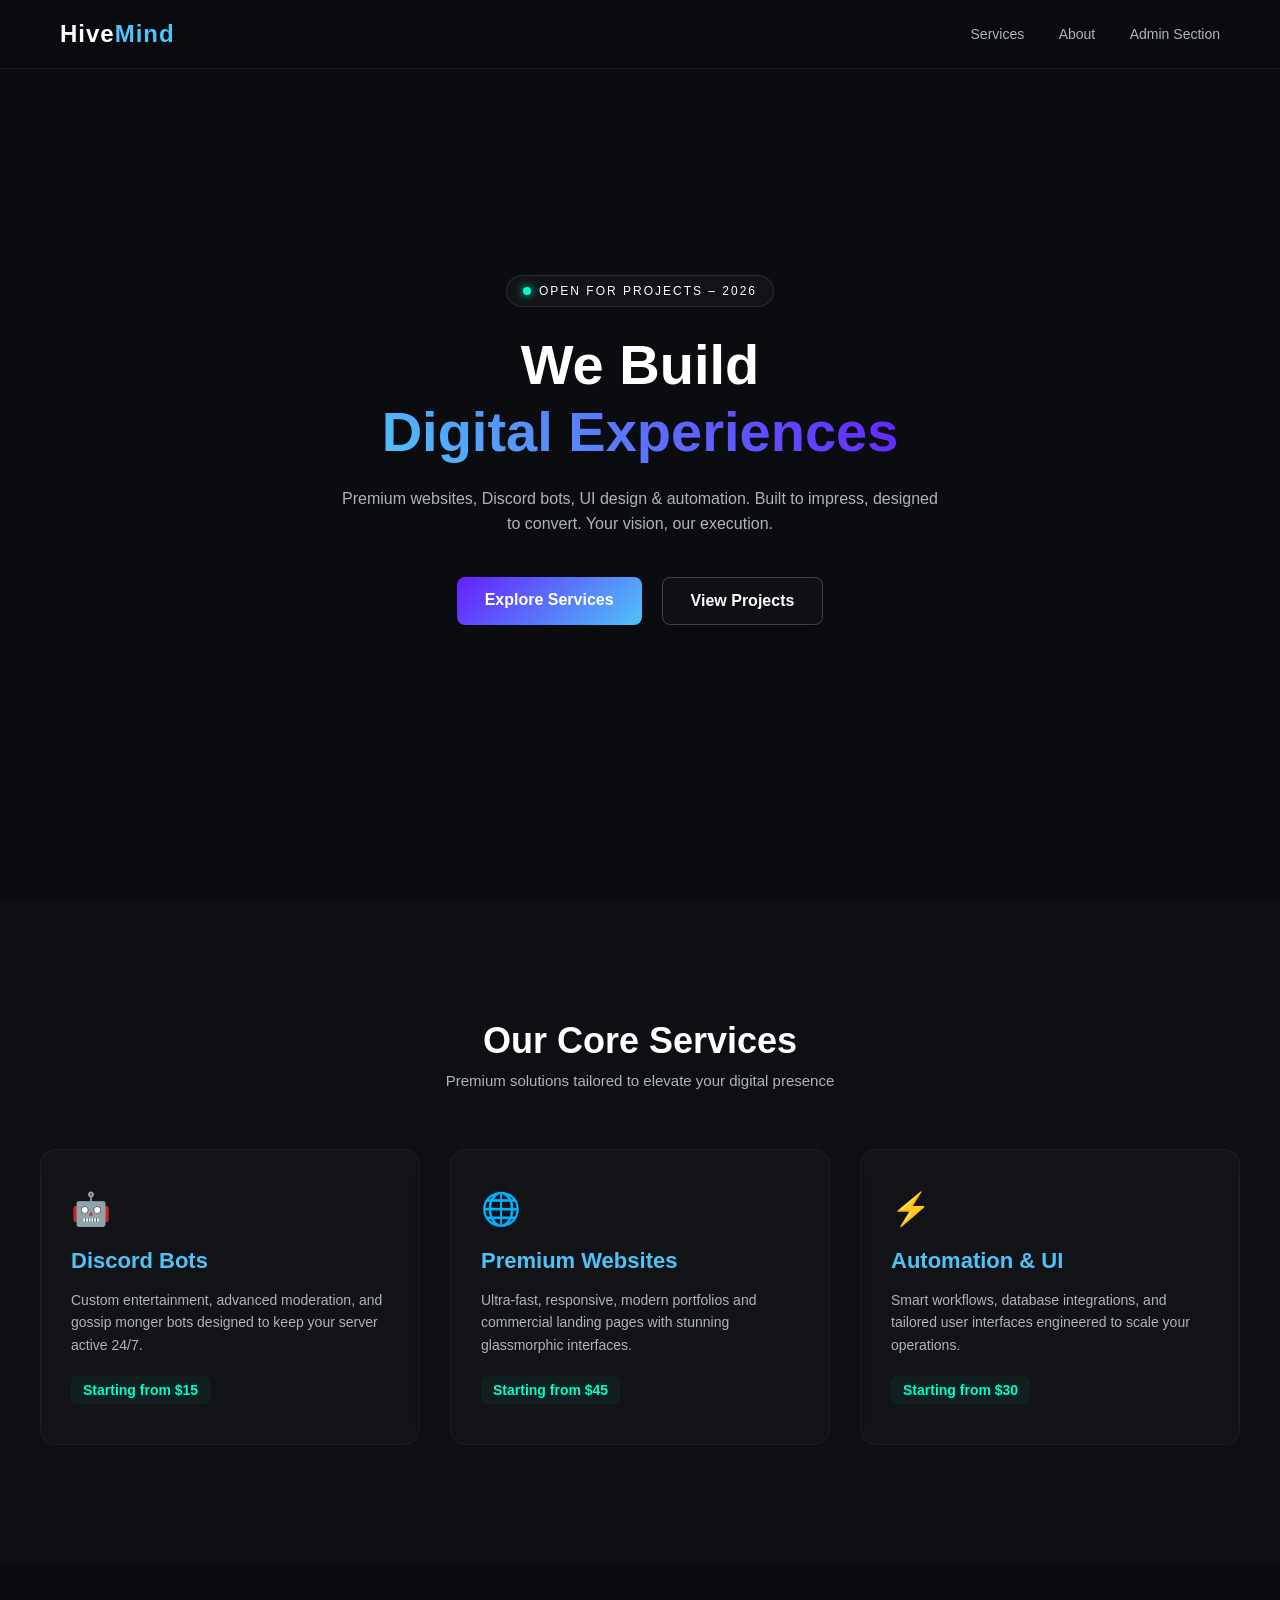
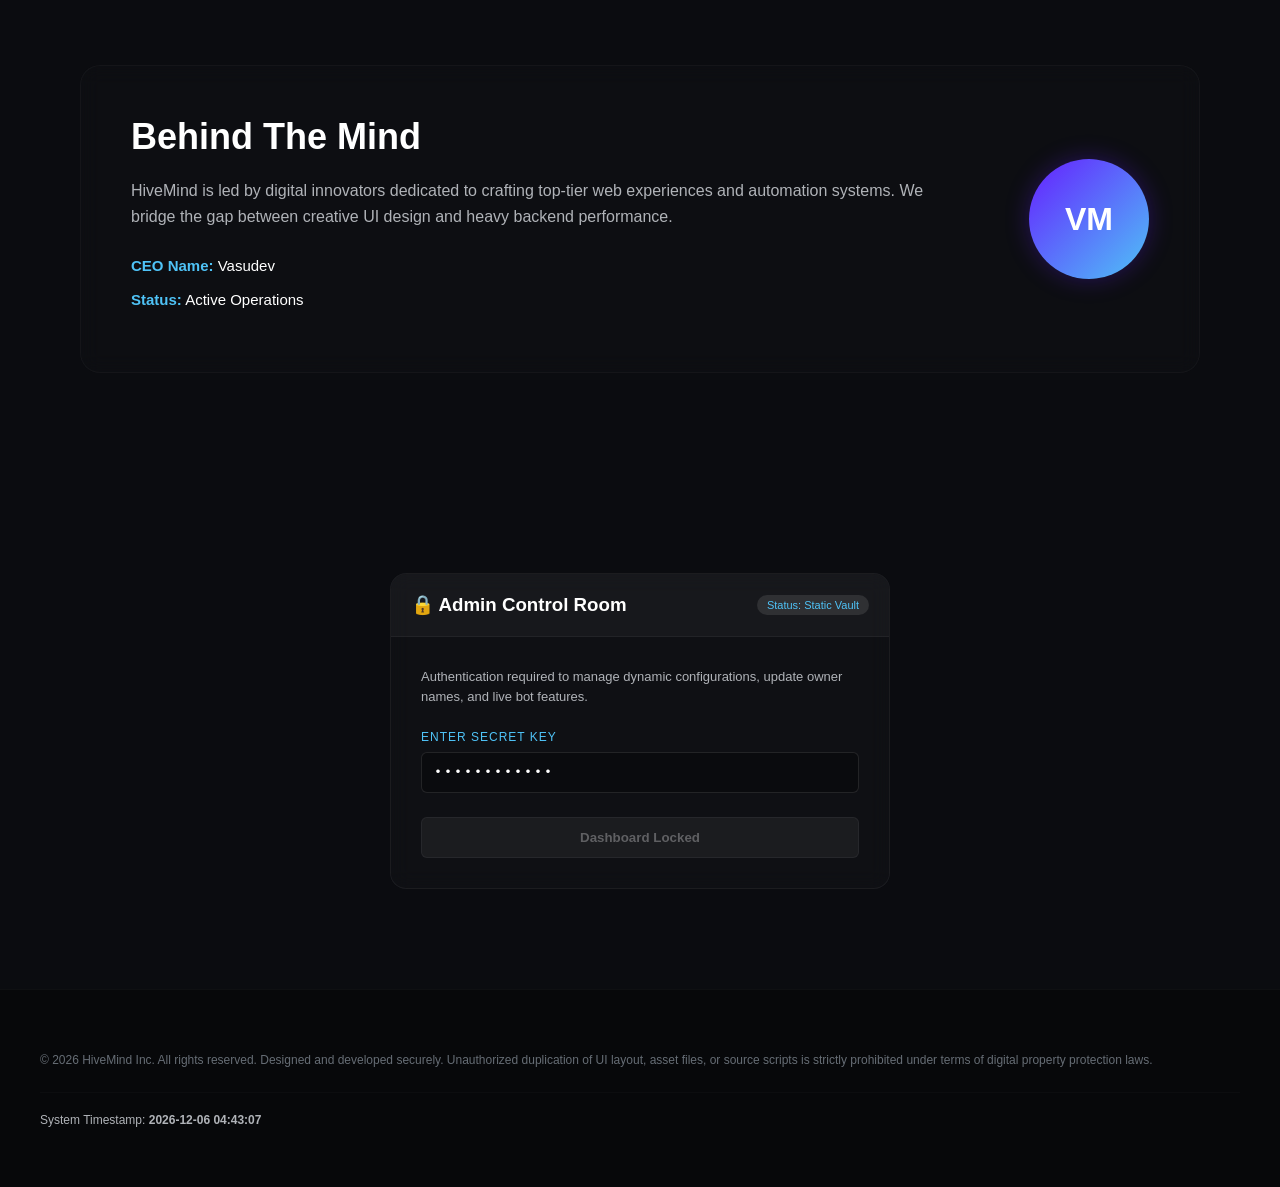
==== index.html @ 57cef155 "Update index.html" ====
<!DOCTYPE html>
<html lang="en">
<head>
    <meta charset="UTF-8">
    <meta name="viewport" content="width=device-width, initial-scale=1.0">
    <title>HiveMind - Premium Digital Experiences</title>
    <link rel="stylesheet" href="style.css">
</head>
<body>

    <!-- Background Particles Layer -->
    <div id="particles-js"></div>

    <!-- Navbar Section -->
    <nav class="navbar">
        <div class="logo">Hive<span>Mind</span></div>
        <div class="menu-links">
            <a href="#services">Services</a>
            <a href="#about">About</a>
            <a href="#admin">Admin Section</a>
        </div>
    </nav>

    <!-- Hero Section -->
    <section class="hero-section">
        <div class="status-badge">
            <span class="dot"></span> OPEN FOR PROJECTS – 2026
        </div>
        <h1>We Build <br><span class="gradient-text">Digital Experiences</span></h1>
        <p>Premium websites, Discord bots, UI design & automation. Built to impress, designed to convert. Your vision, our execution.</p>
        
        <div class="hero-buttons">
            <a href="#services" class="btn primary-btn">Explore Services</a>
            <a href="#about" class="btn secondary-btn">View Projects</a>
        </div>
    </section>

    <!-- Services & Features Section -->
    <section id="services" class="services-section">
        <h2>Our Core Services</h2>
        <p class="section-subtitle">Premium solutions tailored to elevate your digital presence</p>
        
        <div class="services-grid">
            <!-- Service Card 1 -->
            <div class="service-card">
                <div class="card-icon">🤖</div>
                <h3>Discord Bots</h3>
                <p>Custom entertainment, advanced moderation, and gossip monger bots designed to keep your server active 24/7.</p>
                <span class="price-tag">Starting from $15</span>
            </div>
            <!-- Service Card 2 -->
            <div class="service-card">
                <div class="card-icon">🌐</div>
                <h3>Premium Websites</h3>
                <p>Ultra-fast, responsive, modern portfolios and commercial landing pages with stunning glassmorphic interfaces.</p>
                <span class="price-tag">Starting from $45</span>
            </div>
            <!-- Service Card 3 -->
            <div class="service-card">
                <div class="card-icon">⚡</div>
                <h3>Automation & UI</h3>
                <p>Smart workflows, database integrations, and tailored user interfaces engineered to scale your operations.</p>
                <span class="price-tag">Starting from $30</span>
            </div>
        </div>
    </section>

    <!-- About Section (Owner Details) -->
    <section id="about" class="about-section">
        <div class="about-container">
            <div class="about-text">
                <h2>Behind The Mind</h2>
                <p>HiveMind is led by digital innovators dedicated to crafting top-tier web experiences and automation systems. We bridge the gap between creative UI design and heavy backend performance.</p>
                <div class="meta-info">
                    <p><strong>CEO Name:</strong> Vasudev</p>
                    <p><strong>Status:</strong> Active Operations</p>
                </div>
            </div>
            <div class="about-avatar-box">
                <div class="avatar-placeholder">VM</div>
            </div>
        </div>
    </section>

    <!-- Admin Control Panel -->
    <section id="admin" class="admin-section">
        <div class="admin-panel">
            <div class="panel-header">
                <h3>🔒 Admin Control Room</h3>
                <span id="panel-mode-text" class="panel-status">Status: Checking...</span>
            </div>
            <div class="panel-body">
                <p class="panel-desc">Authentication required to manage dynamic configurations, update owner names, and live bot features.</p>
                <div class="form-group">
                    <label>Enter Secret Key</label>
                    <input type="password" id="admin-secret-input" value="hivemind2026">
                </div>
                <button id="admin-action-btn" class="btn panel-btn">Dashboard Locked</button>
            </div>
        </div>
    </section>

    <!-- Legal Footer Section -->
    <footer class="footer">
        <div class="footer-content">
            <p class="legal-desc">© 2026 HiveMind Inc. All rights reserved. Designed and developed securely. Unauthorized duplication of UI layout, asset files, or source scripts is strictly prohibited under terms of digital property protection laws.</p>
            <div class="footer-meta">
                <span>System Timestamp: <strong id="timestamp-val">2026-06-16 02:00:00</strong></span>
            </div>
        </div>
    </footer>

    <!-- Scripts Integration -->
    <script src="app.js"></script>
    <script src="admin.js"></script>
</body>
</html>
---- style.css ----
/* Reset & Base Setup */
* {
    margin: 0;
    padding: 0;
    box-sizing: border-box;
    font-family: 'Segoe UI', Tahoma, Geneva, Verdana, sans-serif;
    scroll-behavior: smooth;
}

body {
    background-color: #0b0c10;
    color: #ffffff;
    overflow-x: hidden;
}

/* Navbar */
.navbar {
    display: flex;
    justify-content: space-between;
    align-items: center;
    padding: 20px 60px;
    background: rgba(11, 12, 16, 0.7);
    backdrop-filter: blur(12px);
    position: fixed;
    width: 100%;
    top: 0;
    z-index: 100;
    border-bottom: 1px solid rgba(255, 255, 255, 0.05);
}

.logo {
    font-size: 24px;
    font-weight: 700;
    letter-spacing: 1px;
}

.logo span {
    color: #4fc3f7;
}

.menu-links a {
    color: #b0b3b8;
    text-decoration: none;
    margin-left: 30px;
    font-size: 14px;
    transition: color 0.3s;
}

.menu-links a:hover {
    color: #4fc3f7;
}

/* Hero Section */
.hero-section {
    min-height: 100vh;
    display: flex;
    flex-direction: column;
    justify-content: center;
    align-items: center;
    text-align: center;
    padding: 0 20px;
}

.status-badge {
    background: rgba(255, 255, 255, 0.03);
    border: 1px solid rgba(255, 255, 255, 0.1);
    padding: 8px 16px;
    border-radius: 20px;
    font-size: 12px;
    letter-spacing: 2px;
    margin-bottom: 24px;
    display: flex;
    align-items: center;
    gap: 8px;
}

.status-badge .dot {
    width: 8px;
    height: 8px;
    background-color: #00ffcc;
    border-radius: 50%;
    box-shadow: 0 0 10px #00ffcc;
}

.hero-section h1 {
    font-size: 56px;
    line-height: 1.2;
    margin-bottom: 20px;
}

.gradient-text {
    background: linear-gradient(45deg, #4fc3f7, #651fff);
    -webkit-background-clip: text;
    -webkit-text-fill-color: transparent;
}

.hero-section p {
    max-width: 600px;
    font-size: 16px;
    color: #b0b3b8;
    line-height: 1.6;
    margin-bottom: 40px;
}

/* Buttons */
.hero-buttons {
    display: flex;
    gap: 20px;
}

.btn {
    padding: 14px 28px;
    border-radius: 8px;
    font-weight: 600;
    text-decoration: none;
    transition: all 0.3s ease;
    cursor: pointer;
}

.primary-btn {
    background: linear-gradient(135deg, #651fff, #4fc3f7);
    color: white;
    border: none;
}

.primary-btn:hover {
    box-shadow: 0 0 20px rgba(101, 31, 255, 0.4);
    transform: translateY(-2px);
}

.secondary-btn {
    border: 1px solid rgba(255, 255, 255, 0.2);
    color: white;
    background: rgba(255, 255, 255, 0.02);
    backdrop-filter: blur(5px);
}

.secondary-btn:hover {
    background: rgba(255, 255, 255, 0.05);
    transform: translateY(-2px);
}

/* Services Section */
.services-section {
    padding: 120px 40px;
    text-align: center;
    background: rgba(255, 255, 255, 0.01);
}

.services-section h2 {
    font-size: 36px;
    margin-bottom: 10px;
}

.section-subtitle {
    color: #b0b3b8;
    margin-bottom: 60px;
    font-size: 15px;
}

.services-grid {
    display: grid;
    grid-template-columns: repeat(auto-fit, minmax(300px, 1fr));
    gap: 30px;
    max-width: 1200px;
    margin: 0 auto;
}

.service-card {
    background: rgba(255, 255, 255, 0.02);
    border: 1px solid rgba(255, 255, 255, 0.05);
    padding: 40px 30px;
    border-radius: 16px;
    backdrop-filter: blur(10px);
    transition: all 0.3s ease;
    text-align: left;
    display: flex;
    flex-direction: column;
}

.service-card:hover {
    transform: translateY(-8px);
    border-color: rgba(79, 195, 247, 0.3);
    background: rgba(255, 255, 255, 0.04);
}

.card-icon {
    font-size: 32px;
    margin-bottom: 20px;
}

.service-card h3 {
    margin-bottom: 15px;
    color: #4fc3f7;
    font-size: 22px;
}

.service-card p {
    color: #b0b3b8;
    font-size: 14px;
    line-height: 1.6;
    margin-bottom: 20px;
    flex-grow: 1;
}

.price-tag {
    font-size: 14px;
    font-weight: 700;
    color: #00ffcc;
    background: rgba(0, 255, 204, 0.05);
    padding: 6px 12px;
    border-radius: 6px;
    width: fit-content;
}

/* About Section */
.about-section {
    padding: 100px 40px;
    max-width: 1200px;
    margin: 0 auto;
}

.about-container {
    display: flex;
    align-items: center;
    justify-content: space-between;
    gap: 60px;
    background: rgba(255, 255, 255, 0.01);
    border: 1px solid rgba(255, 255, 255, 0.03);
    padding: 50px;
    border-radius: 20px;
    backdrop-filter: blur(10px);
}

.about-text h2 {
    font-size: 36px;
    margin-bottom: 20px;
}

.about-text p {
    color: #b0b3b8;
    line-height: 1.6;
    margin-bottom: 25px;
}

.meta-info p {
    margin-bottom: 10px;
    font-size: 15px;
    color: #ffffff;
}

.meta-info strong {
    color: #4fc3f7;
}

.about-avatar-box {
    flex-shrink: 0;
}

.avatar-placeholder {
    width: 120px;
    height: 120px;
    background: linear-gradient(135deg, #651fff, #4fc3f7);
    border-radius: 50%;
    display: flex;
    justify-content: center;
    align-items: center;
    font-size: 32px;
    font-weight: 700;
    box-shadow: 0 0 25px rgba(101, 31, 255, 0.3);
}

/* Admin Section */
.admin-section {
    padding: 100px 40px;
    display: flex;
    justify-content: center;
}

.admin-panel {
    background: rgba(255, 255, 255, 0.02);
    border: 1px solid rgba(255, 255, 255, 0.05);
    max-width: 500px;
    width: 100%;
    border-radius: 16px;
    backdrop-filter: blur(10px);
    overflow: hidden;
}

.panel-header {
    background: rgba(255, 255, 255, 0.03);
    padding: 20px;
    border-bottom: 1px solid rgba(255, 255, 255, 0.05);
    display: flex;
    justify-content: space-between;
    align-items: center;
}

.panel-status {
    font-size: 11px;
    background: rgba(255, 255, 255, 0.1);
    padding: 4px 10px;
    border-radius: 20px;
    color: #b0b3b8;
}

.panel-body {
    padding: 30px;
}

.panel-desc {
    font-size: 13px;
    color: #b0b3b8;
    margin-bottom: 24px;
    line-height: 1.5;
}

.form-group {
    display: flex;
    flex-direction: column;
    gap: 8px;
    margin-bottom: 24px;
}

.form-group label {
    font-size: 12px;
    color: #4fc3f7;
    letter-spacing: 1px;
    text-transform: uppercase;
}

.form-group input {
    background: rgba(0, 0, 0, 0.3);
    border: 1px solid rgba(255, 255, 255, 0.1);
    padding: 12px;
    border-radius: 6px;
    color: #ffffff;
    font-family: monospace;
    letter-spacing: 2px;
}

.panel-btn {
    width: 100%;
    background: rgba(255, 255, 255, 0.05);
    color: rgba(255, 255, 255, 0.3);
    border: 1px solid rgba(255, 255, 255, 0.05);
    cursor: not-allowed;
    padding: 12px;
    border-radius: 6px;
}

/* Footer & Legal */
.footer {
    padding: 60px 40px;
    border-top: 1px solid rgba(255, 255, 255, 0.03);
    background: #07080a;
}

.footer-content {
    max-width: 1200px;
    margin: 0 auto;
}

.legal-desc {
    font-size: 12px;
    color: #666d75;
    line-height: 1.8;
    margin-bottom: 20px;
    text-align: justify;
}

.footer-meta {
    font-size: 12px;
    color: #b0b3b8;
    border-top: 1px solid rgba(255, 255, 255, 0.02);
    padding-top: 20px;
    display: flex;
    justify-content: space-between;
}

/* ==========================================================================
   SCROLL REVEAL ENGINE
   ========================================================================== */
.reveal {
    opacity: 0;
    transform: translateY(40px);
    transition: opacity 0.9s cubic-bezier(0.215, 0.610, 0.355, 1), 
                transform 0.9s cubic-bezier(0.215, 0.610, 0.355, 1);
    will-change: opacity, transform;
}

.reveal.active {
    opacity: 1;
    transform: translateY(0);
}

/* Responsive Fixes */
@media (max-width: 768px) {
    .navbar { padding: 20px; }
    .menu-links { display: none; }
    .hero-section h1 { font-size: 38px; }
    .about-container { flex-direction: column; text-align: center; padding: 30px 20px; }
}
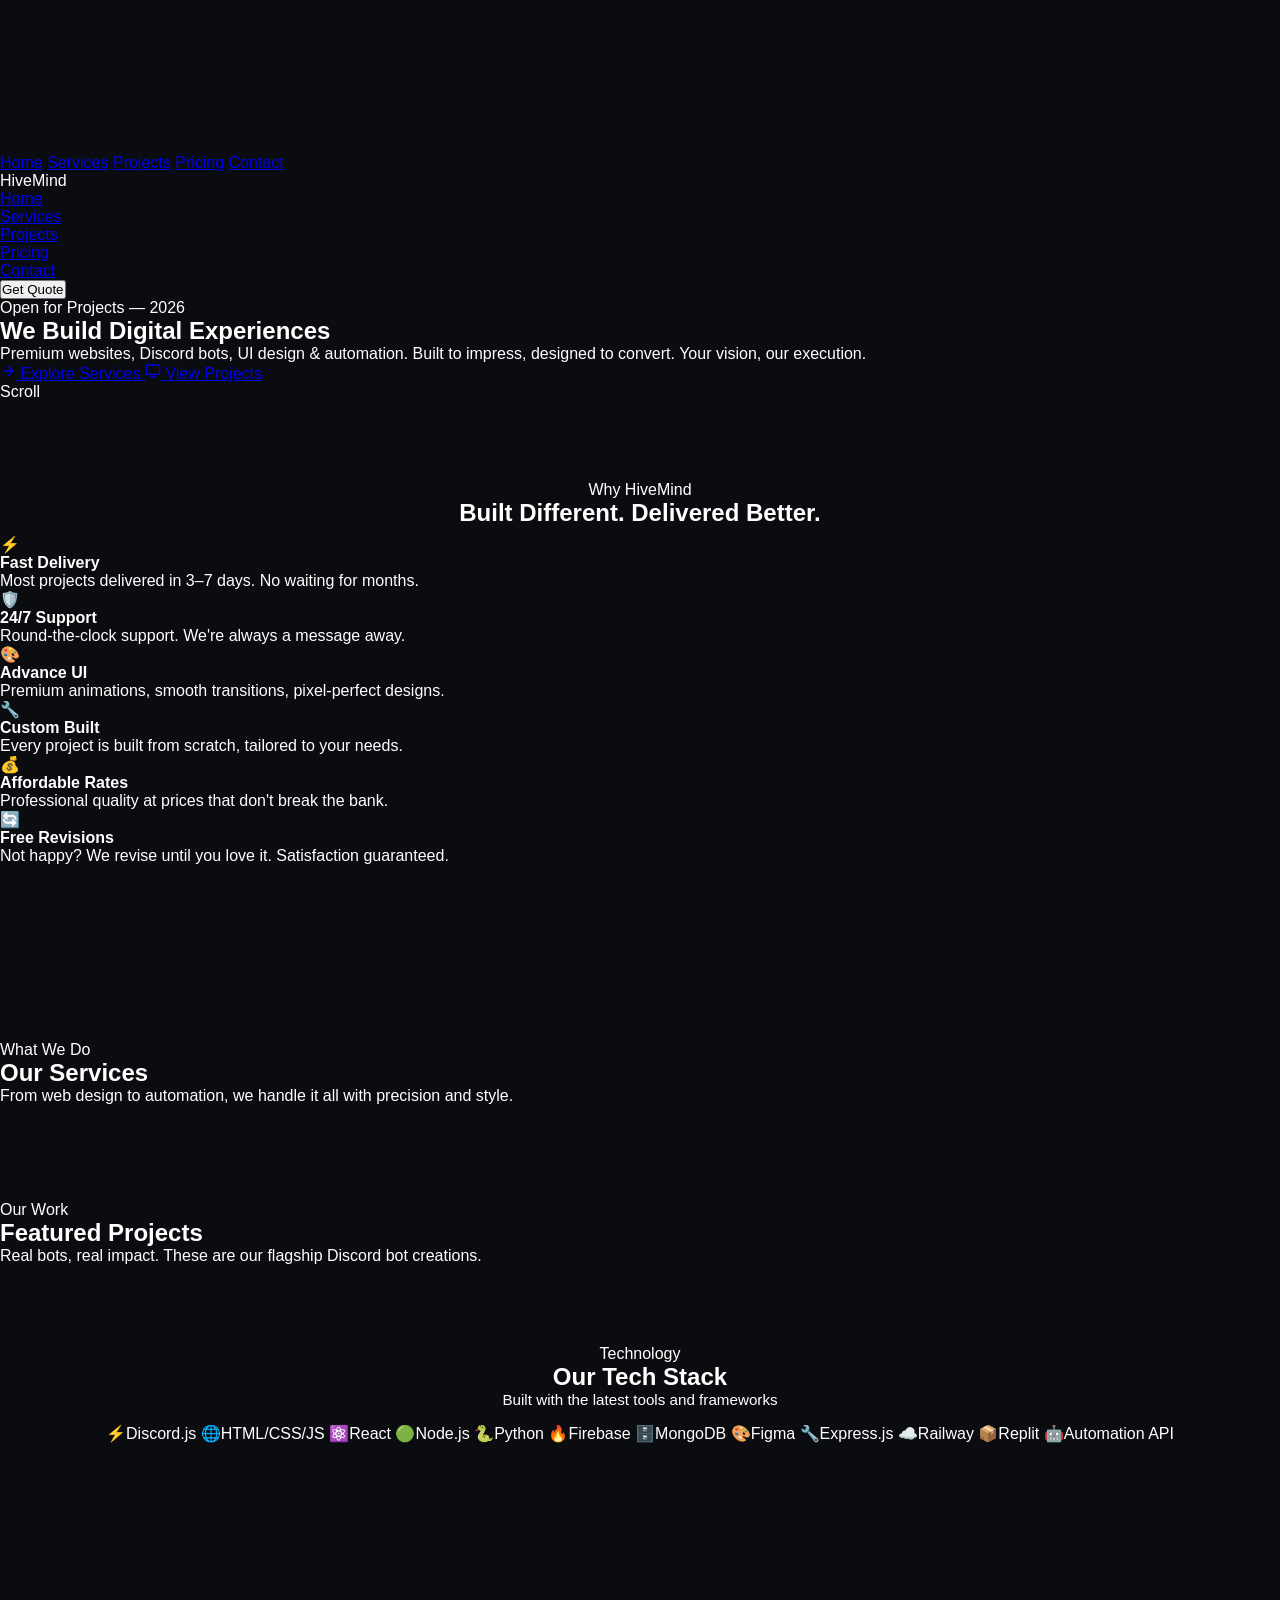
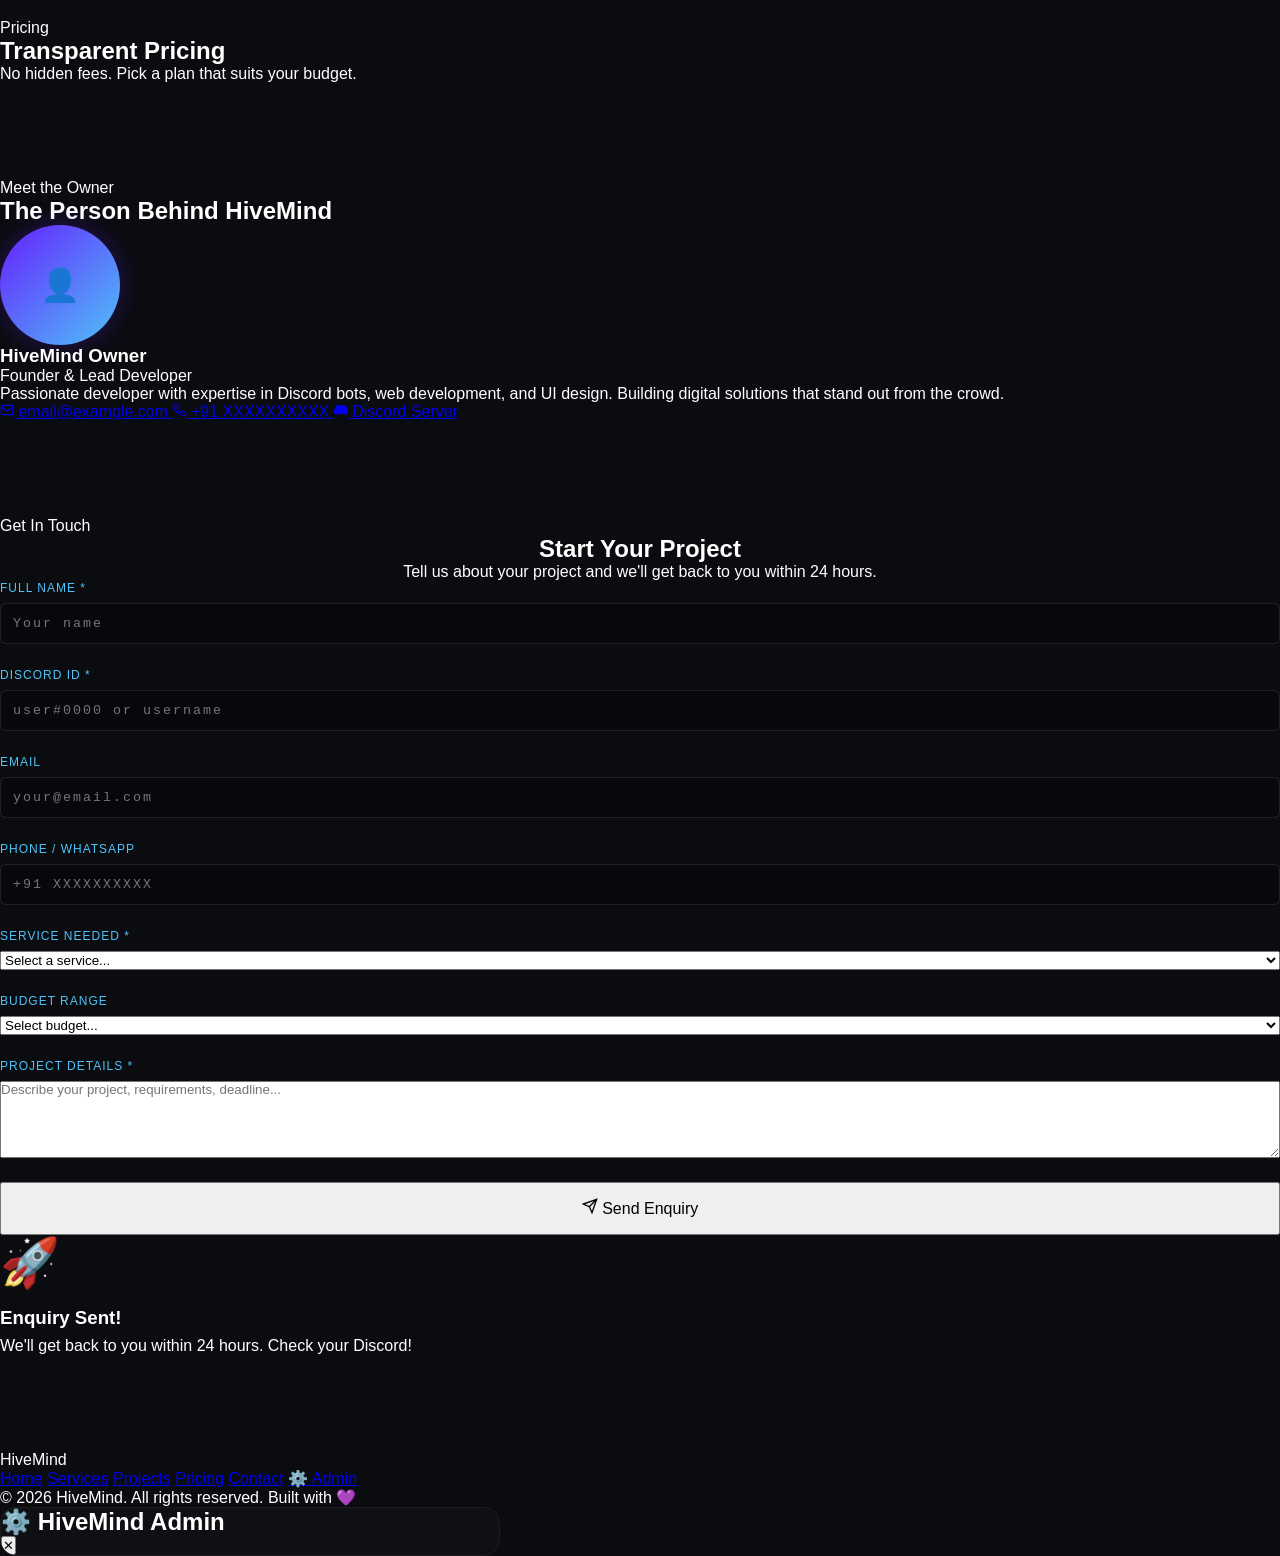
==== commit b20b498b: "Update index.html" ====
--- a/index.html
+++ b/index.html
@@ -3,115 +3,328 @@
 <head>
     <meta charset="UTF-8">
     <meta name="viewport" content="width=device-width, initial-scale=1.0">
-    <title>HiveMind - Premium Digital Experiences</title>
+    <title>HiveMind — Digital Solutions</title>
+    <link rel="preconnect" href="https://fonts.googleapis.com">
+    <link href="https://fonts.googleapis.com/css2?family=Space+Grotesk:wght@300;400;500;600;700&family=Inter:wght@300;400;500;600&family=Space+Mono:wght@400;700&display=swap" rel="stylesheet">
+    <!-- Linking External CSS -->
     <link rel="stylesheet" href="style.css">
 </head>
 <body>
 
-    <!-- Background Particles Layer -->
-    <div id="particles-js"></div>
-
-    <!-- Navbar Section -->
-    <nav class="navbar">
-        <div class="logo">Hive<span>Mind</span></div>
-        <div class="menu-links">
-            <a href="#services">Services</a>
-            <a href="#about">About</a>
-            <a href="#admin">Admin Section</a>
-        </div>
-    </nav>
-
-    <!-- Hero Section -->
-    <section class="hero-section">
-        <div class="status-badge">
-            <span class="dot"></span> OPEN FOR PROJECTS – 2026
-        </div>
-        <h1>We Build <br><span class="gradient-text">Digital Experiences</span></h1>
-        <p>Premium websites, Discord bots, UI design & automation. Built to impress, designed to convert. Your vision, our execution.</p>
-        
-        <div class="hero-buttons">
-            <a href="#services" class="btn primary-btn">Explore Services</a>
-            <a href="#about" class="btn secondary-btn">View Projects</a>
-        </div>
-    </section>
-
-    <!-- Services & Features Section -->
-    <section id="services" class="services-section">
-        <h2>Our Core Services</h2>
-        <p class="section-subtitle">Premium solutions tailored to elevate your digital presence</p>
-        
-        <div class="services-grid">
-            <!-- Service Card 1 -->
-            <div class="service-card">
-                <div class="card-icon">🤖</div>
-                <h3>Discord Bots</h3>
-                <p>Custom entertainment, advanced moderation, and gossip monger bots designed to keep your server active 24/7.</p>
-                <span class="price-tag">Starting from $15</span>
-            </div>
-            <!-- Service Card 2 -->
-            <div class="service-card">
-                <div class="card-icon">🌐</div>
-                <h3>Premium Websites</h3>
-                <p>Ultra-fast, responsive, modern portfolios and commercial landing pages with stunning glassmorphic interfaces.</p>
-                <span class="price-tag">Starting from $45</span>
-            </div>
-            <!-- Service Card 3 -->
-            <div class="service-card">
-                <div class="card-icon">⚡</div>
-                <h3>Automation & UI</h3>
-                <p>Smart workflows, database integrations, and tailored user interfaces engineered to scale your operations.</p>
-                <span class="price-tag">Starting from $30</span>
-            </div>
-        </div>
-    </section>
-
-    <!-- About Section (Owner Details) -->
-    <section id="about" class="about-section">
-        <div class="about-container">
-            <div class="about-text">
-                <h2>Behind The Mind</h2>
-                <p>HiveMind is led by digital innovators dedicated to crafting top-tier web experiences and automation systems. We bridge the gap between creative UI design and heavy backend performance.</p>
-                <div class="meta-info">
-                    <p><strong>CEO Name:</strong> Vasudev</p>
-                    <p><strong>Status:</strong> Active Operations</p>
-                </div>
-            </div>
-            <div class="about-avatar-box">
-                <div class="avatar-placeholder">VM</div>
-            </div>
-        </div>
-    </section>
-
-    <!-- Admin Control Panel -->
-    <section id="admin" class="admin-section">
-        <div class="admin-panel">
-            <div class="panel-header">
-                <h3>🔒 Admin Control Room</h3>
-                <span id="panel-mode-text" class="panel-status">Status: Checking...</span>
-            </div>
-            <div class="panel-body">
-                <p class="panel-desc">Authentication required to manage dynamic configurations, update owner names, and live bot features.</p>
-                <div class="form-group">
-                    <label>Enter Secret Key</label>
-                    <input type="password" id="admin-secret-input" value="hivemind2026">
-                </div>
-                <button id="admin-action-btn" class="btn panel-btn">Dashboard Locked</button>
-            </div>
-        </div>
-    </section>
-
-    <!-- Legal Footer Section -->
-    <footer class="footer">
-        <div class="footer-content">
-            <p class="legal-desc">© 2026 HiveMind Inc. All rights reserved. Designed and developed securely. Unauthorized duplication of UI layout, asset files, or source scripts is strictly prohibited under terms of digital property protection laws.</p>
-            <div class="footer-meta">
-                <span>System Timestamp: <strong id="timestamp-val">2026-06-16 02:00:00</strong></span>
-            </div>
+<!-- Custom Cursor -->
+<div id="cursor"></div>
+<div id="cursor-trail"></div>
+
+<!-- Progress Bar -->
+<div id="progress-bar"></div>
+
+<!-- Background Canvas -->
+<canvas id="bg-canvas"></canvas>
+
+<!-- Mobile Menu -->
+<div class="mobile-menu" id="mobileMenu">
+    <a href="#home" onclick="closeMobile()">Home</a>
+    <a href="#services" onclick="closeMobile()">Services</a>
+    <a href="#projects" onclick="closeMobile()">Projects</a>
+    <a href="#pricing" onclick="closeMobile()">Pricing</a>
+    <a href="#contact" onclick="closeMobile()">Contact</a>
+</div>
+
+<!-- NAV -->
+<nav>
+    <div class="nav-logo">Hive<span>Mind</span></div>
+    <ul class="nav-links">
+        <li><a href="#home">Home</a></li>
+        <li><a href="#services">Services</a></li>
+        <li><a href="#projects">Projects</a></li>
+        <li><a href="#pricing">Pricing</a></li>
+        <li><a href="#contact">Contact</a></li>
+    </ul>
+    <button class="nav-cta" onclick="scrollToSection('#contact')">Get Quote</button>
+    <div class="hamburger" id="hamburger" onclick="toggleMenu()">
+        <span></span><span></span><span></span>
+    </div>
+</nav>
+
+<div class="page-wrapper">
+
+    <!-- ===== HERO ===== -->
+    <section class="hero page-slide" id="home">
+        <div class="float-1"></div>
+        <div class="float-2"></div>
+        <div class="float-3"></div>
+        <div class="container" style="position:relative;z-index:1">
+            <div class="hero-eyebrow"><span class="status-dot"></span>Open for Projects — 2026</div>
+            <h1 class="hero-title">
+                <span class="line1">We Build Digital</span>
+                <span class="grad">Experiences</span>
+            </h1>
+            <p class="hero-sub">Premium websites, Discord bots, UI design & automation. Built to impress, designed to convert. Your vision, our execution.</p>
+            <div class="hero-btns">
+                <a href="#services" class="btn-primary">
+                    <svg width="16" height="16" viewBox="0 0 24 24" fill="none" stroke="currentColor" stroke-width="2"><path d="M5 12h14M12 5l7 7-7 7"/></svg>
+                    Explore Services
+                </a>
+                <a href="#projects" class="btn-ghost">
+                    <svg width="16" height="16" viewBox="0 0 24 24" fill="none" stroke="currentColor" stroke-width="2"><rect x="2" y="3" width="20" height="14" rx="2"/><path d="M8 21h8M12 17v4"/></svg>
+                    View Projects
+                </a>
+            </div>
+        </div>
+        <div class="scroll-indicator">
+            <span>Scroll</span>
+            <div class="scroll-line"></div>
+        </div>
+    </section>
+
+    <div class="divider"></div>
+
+    <!-- ===== WHY US ===== -->
+    <section style="padding:5rem 0;background:var(--surface)" id="why">
+        <div class="container">
+            <div style="text-align:center;margin-bottom:.5rem">
+                <span class="section-label">Why HiveMind</span>
+                <h2 class="section-title reveal" style="text-align:center">Built Different. <span>Delivered Better.</span></h2>
+            </div>
+            <div class="why-grid reveal">
+                <div class="why-card">
+                    <span class="why-icon">⚡</span>
+                    <h4>Fast Delivery</h4>
+                    <p>Most projects delivered in 3–7 days. No waiting for months.</p>
+                </div>
+                <div class="why-card">
+                    <span class="why-icon">🛡️</span>
+                    <h4>24/7 Support</h4>
+                    <p>Round-the-clock support. We're always a message away.</p>
+                </div>
+                <div class="why-card">
+                    <span class="why-icon">🎨</span>
+                    <h4>Advance UI</h4>
+                    <p>Premium animations, smooth transitions, pixel-perfect designs.</p>
+                </div>
+                <div class="why-card">
+                    <span class="why-icon">🔧</span>
+                    <h4>Custom Built</h4>
+                    <p>Every project is built from scratch, tailored to your needs.</p>
+                </div>
+                <div class="why-card">
+                    <span class="why-icon">💰</span>
+                    <h4>Affordable Rates</h4>
+                    <p>Professional quality at prices that don't break the bank.</p>
+                </div>
+                <div class="why-card">
+                    <span class="why-icon">🔄</span>
+                    <h4>Free Revisions</h4>
+                    <p>Not happy? We revise until you love it. Satisfaction guaranteed.</p>
+                </div>
+            </div>
+        </div>
+    </section>
+
+    <div class="divider"></div>
+
+    <!-- ===== SERVICES ===== -->
+    <section id="services" style="padding:6rem 0">
+        <div class="container">
+            <span class="section-label">What We Do</span>
+            <h2 class="section-title reveal">Our <span>Services</span></h2>
+            <p class="section-desc reveal">From web design to automation, we handle it all with precision and style.</p>
+            <div class="services-grid" id="servicesGrid">
+                <!-- Populated by JS -->
+            </div>
+        </div>
+    </section>
+
+    <div class="divider"></div>
+
+    <!-- ===== PROJECTS ===== -->
+    <section class="projects-section" id="projects">
+        <div class="container">
+            <span class="section-label">Our Work</span>
+            <h2 class="section-title reveal">Featured <span>Projects</span></h2>
+            <p class="section-desc reveal">Real bots, real impact. These are our flagship Discord bot creations.</p>
+            <div class="projects-grid" id="projectsGrid">
+                <!-- Populated by JS -->
+            </div>
+        </div>
+    </section>
+
+    <div class="divider"></div>
+
+    <!-- ===== TECH STACK ===== -->
+    <section style="padding:5rem 0;text-align:center">
+        <div class="container">
+            <span class="section-label">Technology</span>
+            <h2 class="section-title reveal" style="text-align:center">Our <span>Tech Stack</span></h2>
+            <p style="color:var(--muted);margin-bottom:1rem;font-size:.95rem" class="reveal">Built with the latest tools and frameworks</p>
+            <div class="tech-stack reveal">
+                <span class="tech-pill"><span class="emoji">⚡</span>Discord.js</span>
+                <span class="tech-pill"><span class="emoji">🌐</span>HTML/CSS/JS</span>
+                <span class="tech-pill"><span class="emoji">⚛️</span>React</span>
+                <span class="tech-pill"><span class="emoji">🟢</span>Node.js</span>
+                <span class="tech-pill"><span class="emoji">🐍</span>Python</span>
+                <span class="tech-pill"><span class="emoji">🔥</span>Firebase</span>
+                <span class="tech-pill"><span class="emoji">🗄️</span>MongoDB</span>
+                <span class="tech-pill"><span class="emoji">🎨</span>Figma</span>
+                <span class="tech-pill"><span class="emoji">🔧</span>Express.js</span>
+                <span class="tech-pill"><span class="emoji">☁️</span>Railway</span>
+                <span class="tech-pill"><span class="emoji">📦</span>Replit</span>
+                <span class="tech-pill"><span class="emoji">🤖</span>Automation API</span>
+            </div>
+        </div>
+    </section>
+
+    <div class="divider"></div>
+
+    <!-- ===== PRICING ===== -->
+    <section id="pricing" style="padding:6rem 0;background:var(--surface)">
+        <div class="container">
+            <span class="section-label">Pricing</span>
+            <h2 class="section-title reveal">Transparent <span>Pricing</span></h2>
+            <p class="section-desc reveal">No hidden fees. Pick a plan that suits your budget.</p>
+            <div class="pricing-grid reveal" id="pricingGrid">
+                <!-- Populated by JS -->
+            </div>
+        </div>
+    </section>
+
+    <div class="divider"></div>
+
+    <!-- ===== OWNER ===== -->
+    <section class="owner-section" id="owner">
+        <div class="container">
+            <span class="section-label">Meet the Owner</span>
+            <h2 class="section-title reveal">The Person <span>Behind HiveMind</span></h2>
+            <div class="owner-card reveal" id="ownerCard">
+                <div class="owner-avatar" id="ownerAvatarEl">
+                    <div class="avatar-placeholder" id="ownerAvatarText">👤</div>
+                </div>
+                <div class="owner-info">
+                    <h3 id="ownerName">HiveMind Owner</h3>
+                    <div class="owner-role" id="ownerRole">Founder & Lead Developer</div>
+                    <p class="owner-bio" id="ownerBio">Passionate developer with expertise in Discord bots, web development, and UI design. Building digital solutions that stand out from the crowd.</p>
+                    <div class="contact-row">
+                        <a class="contact-chip" id="ownerEmailLink" href="#">
+                            <svg width="14" height="14" viewBox="0 0 24 24" fill="none" stroke="currentColor" stroke-width="2"><rect x="2" y="4" width="20" height="16" rx="2"/><path d="m22 7-8.97 5.7a1.94 1.94 0 0 1-2.06 0L2 7"/></svg>
+                            <span id="ownerEmail">email@example.com</span>
+                        </a>
+                        <a class="contact-chip" id="ownerPhoneLink" href="#">
+                            <svg width="14" height="14" viewBox="0 0 24 24" fill="none" stroke="currentColor" stroke-width="2"><path d="M22 16.92v3a2 2 0 0 1-2.18 2 19.79 19.79 0 0 1-8.63-3.07A19.5 19.5 0 0 1 4.15 13a19.79 19.79 0 0 1-3.07-8.67A2 2 0 0 1 3.06 2h3a2 2 0 0 1 2 1.72 12.84 12.84 0 0 0 .7 2.81 2 2 0 0 1-.45 2.11L7.09 9.91a16 16 0 0 0 6 6l1.27-1.27a2 2 0 0 1 2.11-.45 12.84 12.84 0 0 0 2.81.7A2 2 0 0 1 21 16.92z"/></svg>
+                            <span id="ownerPhone">+91 XXXXXXXXXX</span>
+                        </a>
+                        <a class="contact-chip" href="https://discord.com" target="_blank">
+                            <svg width="14" height="14" viewBox="0 0 24 24" fill="currentColor"><path d="M20.317 4.37a19.791 19.791 0 0 0-4.885-1.515.074.074 0 0 0-.079.037c-.21.375-.444.864-.608 1.25a18.27 18.27 0 0 0-5.487 0 12.64 12.64 0 0 0-.617-1.25.077.077 0 0 0-.079-.037A19.736 19.736 0 0 0 3.677 4.37a.07.07 0 0 0-.032.027C.533 9.046-.32 13.58.099 18.057.101 18.08.114 18.1.132 18.113a19.9 19.9 0 0 0 5.993 3.03.078.078 0 0 0 .084-.028 14.09 14.09 0 0 0 1.226-1.994.076.076 0 0 0-.041-.106 13.107 13.107 0 0 1-1.872-.892.077.077 0 0 1-.008-.128 10.2 10.2 0 0 0 .372-.292.074.074 0 0 1 .077-.01c3.928 1.793 8.18 1.793 12.062 0a.074.074 0 0 1 .078.01c.12.098.246.198.373.292a.077.077 0 0 1-.006.127 12.299 12.299 0 0 1-1.873.892.077.077 0 0 0-.041.107c.36.698.772 1.362 1.225 1.993a.076.076 0 0 0 .084.028 19.839 19.839 0 0 0 6.002-3.03.077.077 0 0 0 .032-.054c.5-5.177-.838-9.674-3.549-13.66a.061.061 0 0 0-.031-.03z"/></svg>
+                            Discord Server
+                        </a>
+                    </div>
+                </div>
+            </div>
+        </div>
+    </section>
+
+    <div class="divider"></div>
+
+    <!-- ===== ENQUIRY ===== -->
+    <section class="enquiry-section" id="contact" style="padding:6rem 0">
+        <div class="container">
+            <span class="section-label">Get In Touch</span>
+            <h2 class="section-title reveal" style="text-align:center">Start Your <span>Project</span></h2>
+            <p class="section-desc reveal" style="text-align:center;margin:0 auto 0">Tell us about your project and we'll get back to you within 24 hours.</p>
+            <div class="form-wrapper reveal">
+                <div id="formArea">
+                    <div class="form-row">
+                        <div class="form-group">
+                            <label>Full Name *</label>
+                            <input type="text" id="fName" placeholder="Your name">
+                        </div>
+                        <div class="form-group">
+                            <label>Discord ID *</label>
+                            <input type="text" id="fDiscord" placeholder="user#0000 or username">
+                        </div>
+                    </div>
+                    <div class="form-row">
+                        <div class="form-group">
+                            <label>Email</label>
+                            <input type="email" id="fEmail" placeholder="your@email.com">
+                        </div>
+                        <div class="form-group">
+                            <label>Phone / WhatsApp</label>
+                            <input type="text" id="fPhone" placeholder="+91 XXXXXXXXXX">
+                        </div>
+                    </div>
+                    <div class="form-group">
+                        <label>Service Needed *</label>
+                        <select id="fService">
+                            <option value="">Select a service...</option>
+                            <option value="website">Website Development</option>
+                            <option value="ui">UI Design</option>
+                            <option value="discord-bot">Discord Bot</option>
+                            <option value="automation">Automation</option>
+                            <option value="portfolio">Portfolio</option>
+                            <option value="other">Other</option>
+                        </select>
+                    </div>
+                    <div class="form-group">
+                        <label>Budget Range</label>
+                        <select id="fBudget">
+                            <option value="">Select budget...</option>
+                            <option value="under-500">Under ₹500</option>
+                            <option value="500-2000">₹500 – ₹2,000</option>
+                            <option value="2000-5000">₹2,000 – ₹5,000</option>
+                            <option value="5000+">₹5,000+</option>
+                        </select>
+                    </div>
+                    <div class="form-group">
+                        <label>Project Details *</label>
+                        <textarea id="fDetails" rows="5" placeholder="Describe your project, requirements, deadline..."></textarea>
+                    </div>
+                    <button class="btn-primary" style="width:100%;padding:.9rem;justify-content:center;font-size:1rem" onclick="submitForm()">
+                        <svg width="16" height="16" viewBox="0 0 24 24" fill="none" stroke="currentColor" stroke-width="2"><path d="M22 2L11 13M22 2L15 22 11 13 2 9l20-7z"/></svg>
+                        Send Enquiry
+                    </button>
+                </div>
+                <div class="form-success" id="formSuccess">
+                    <div style="font-size:3rem;margin-bottom:1rem">🚀</div>
+                    <h3>Enquiry Sent!</h3>
+                    <p style="color:var(--muted);margin-top:.5rem">We'll get back to you within 24 hours. Check your Discord!</p>
+                </div>
+            </div>
+        </div>
+    </section>
+
+    <!-- ===== FOOTER ===== -->
+    <footer>
+        <div class="container">
+            <span class="footer-logo">HiveMind</span>
+            <div class="footer-links">
+                <a href="#home">Home</a>
+                <a href="#services">Services</a>
+                <a href="#projects">Projects</a>
+                <a href="#pricing">Pricing</a>
+                <a href="#contact">Contact</a>
+                <a href="#" onclick="openAdmin(event)">⚙️ Admin</a>
+            </div>
+            <p class="footer-copy">© 2026 HiveMind. All rights reserved. Built with 💜</p>
         </div>
     </footer>
 
-    <!-- Scripts Integration -->
-    <script src="app.js"></script>
-    <script src="admin.js"></script>
+</div><!-- end page-wrapper -->
+
+<!-- ===== ADMIN PANEL ===== -->
+<div id="admin-overlay">
+    <div class="admin-panel">
+        <div class="admin-header">
+            <h2>⚙️ HiveMind Admin</h2>
+            <button class="admin-close" onclick="closeAdmin()">✕</button>
+        </div>
+        <div class="admin-body" id="adminBody">
+            <!-- Populated by JS -->
+        </div>
+    </div>
+</div>
+
+<!-- Scripts Integration -->
+<script src="app.js"></script>
+<script src="admin.js"></script>
 </body>
 </html>
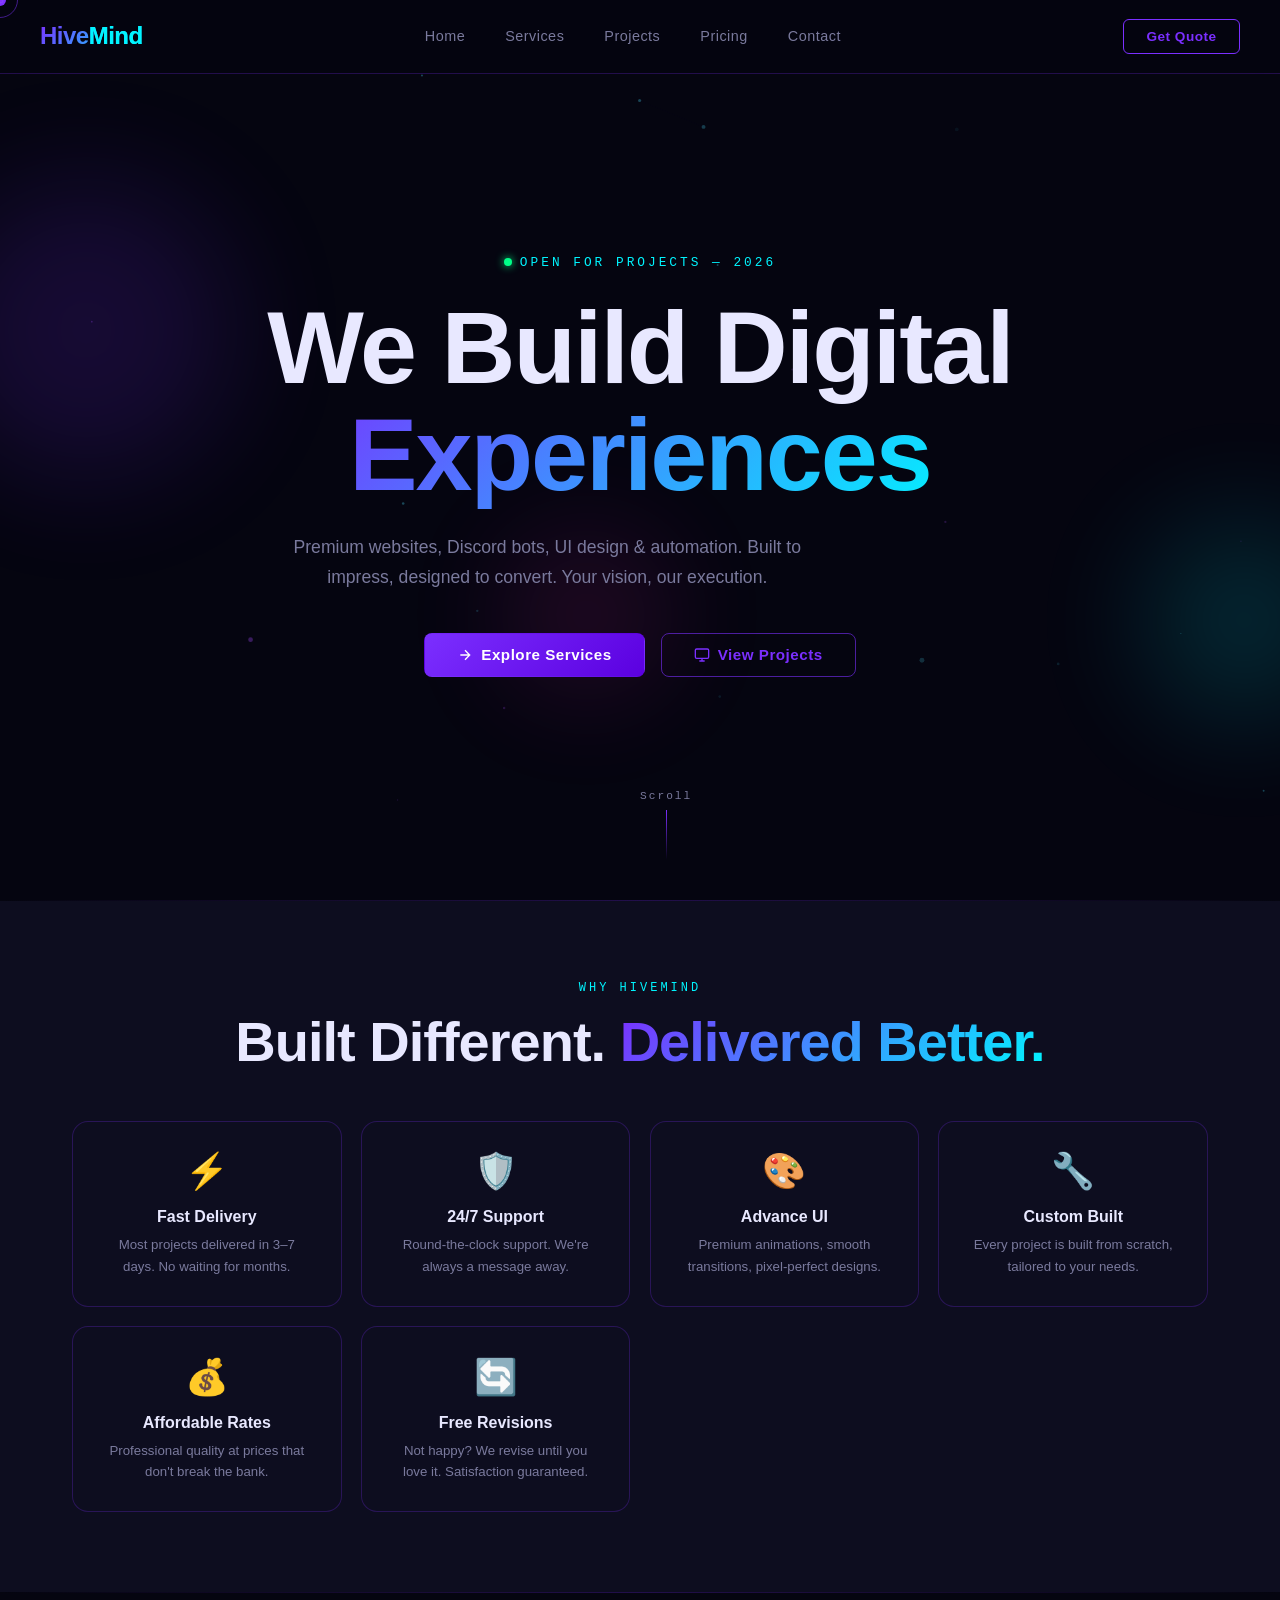
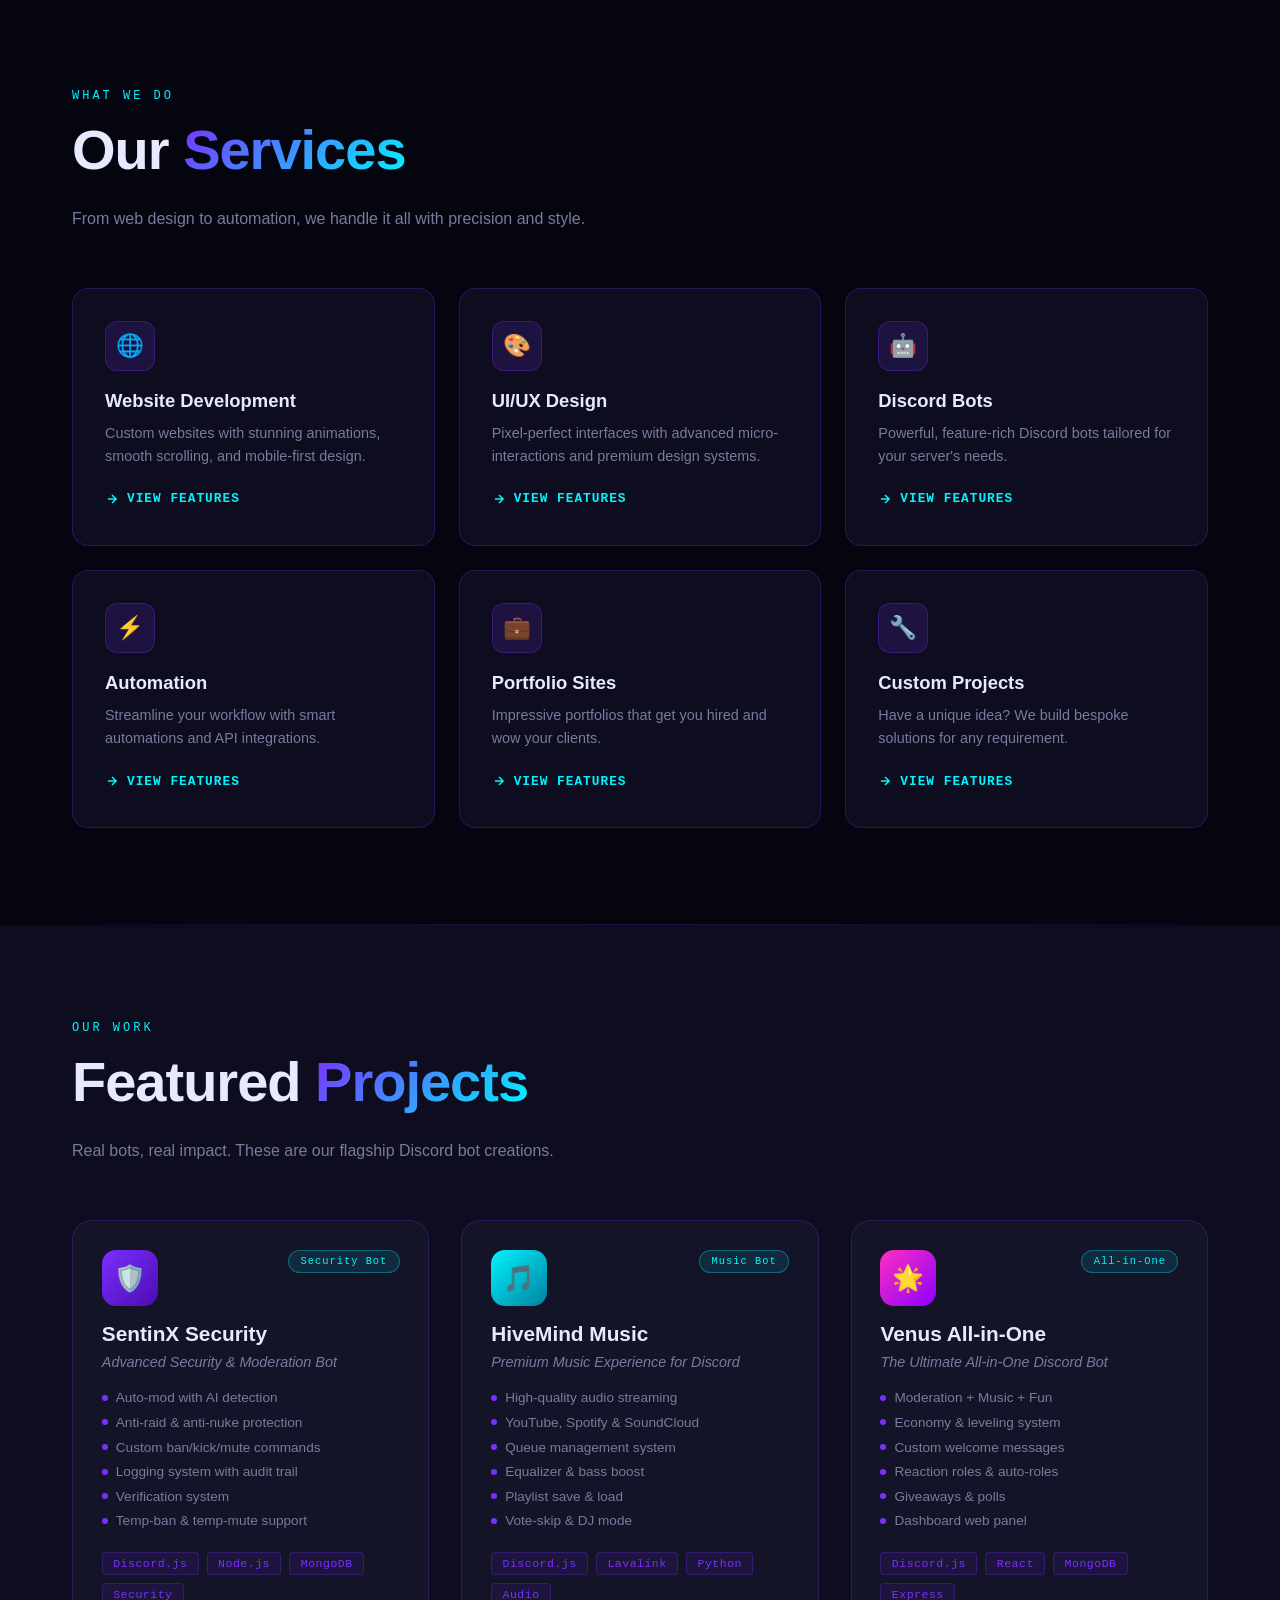
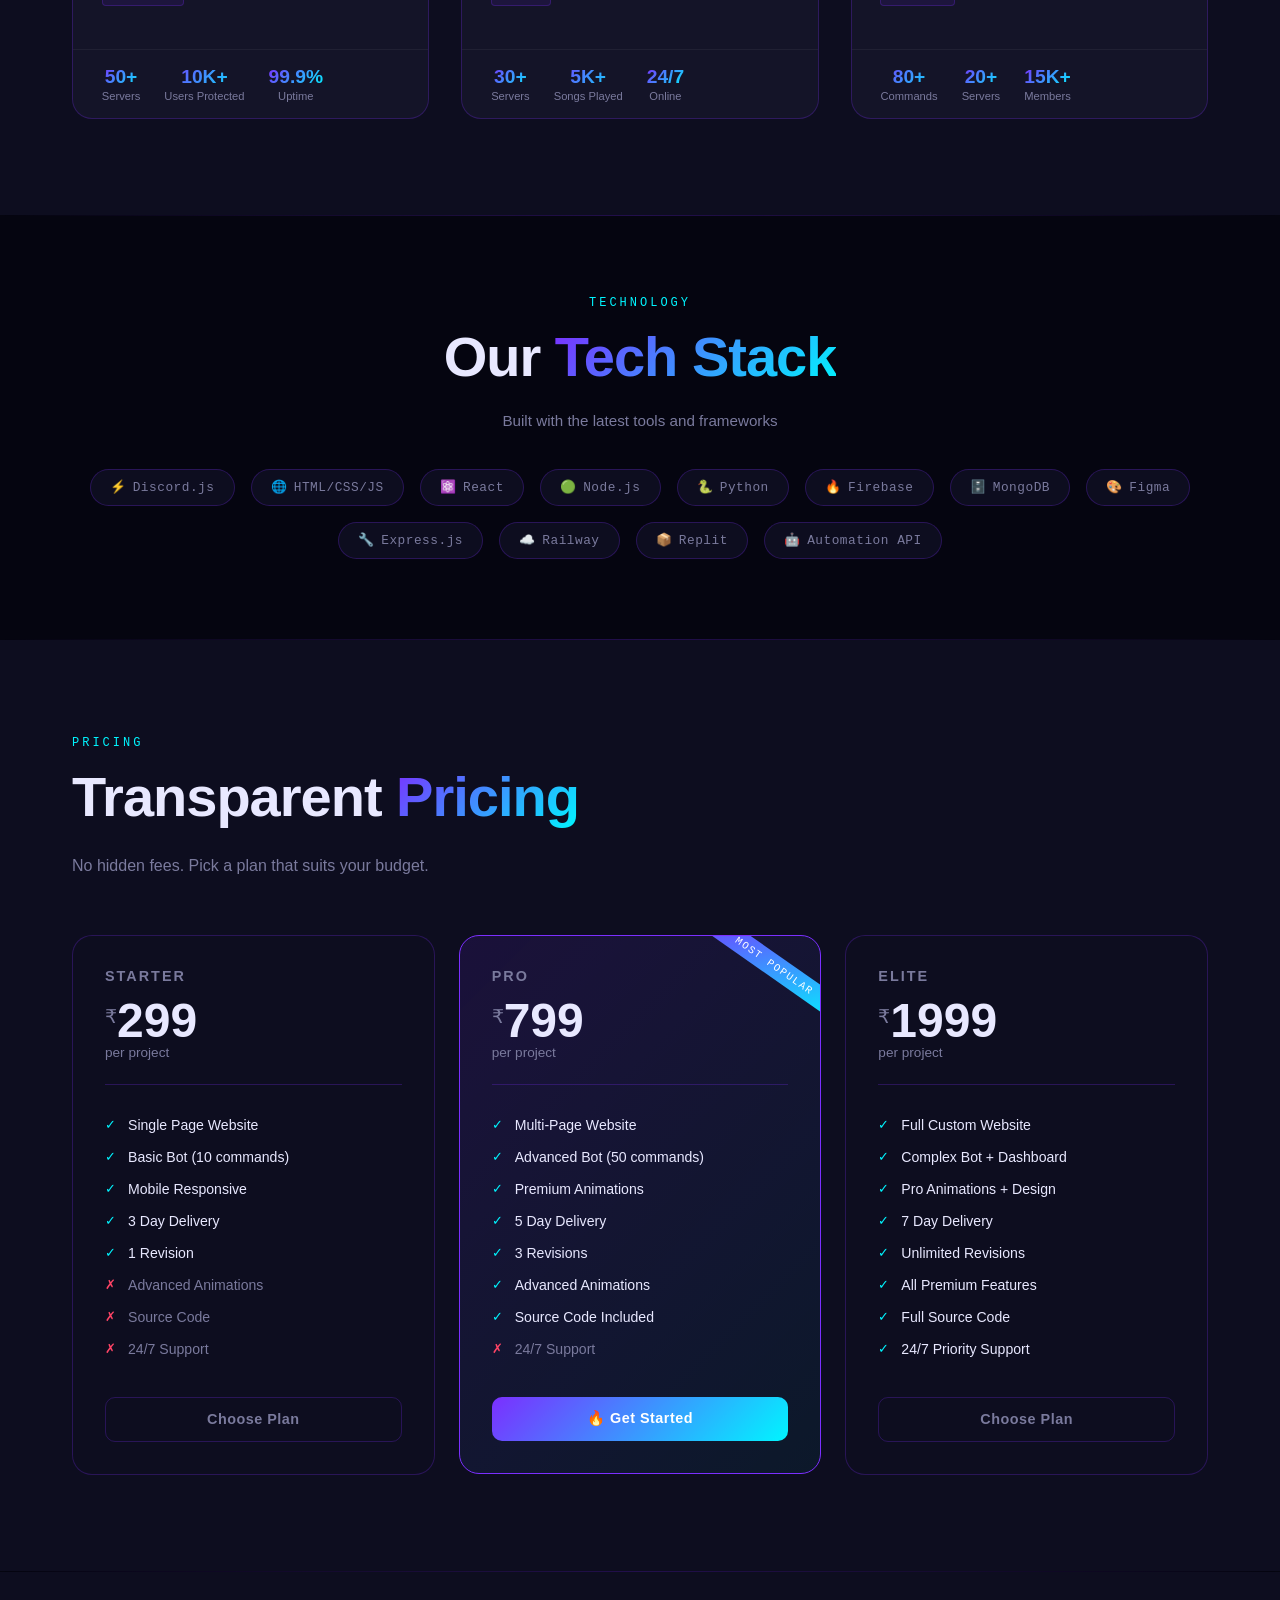
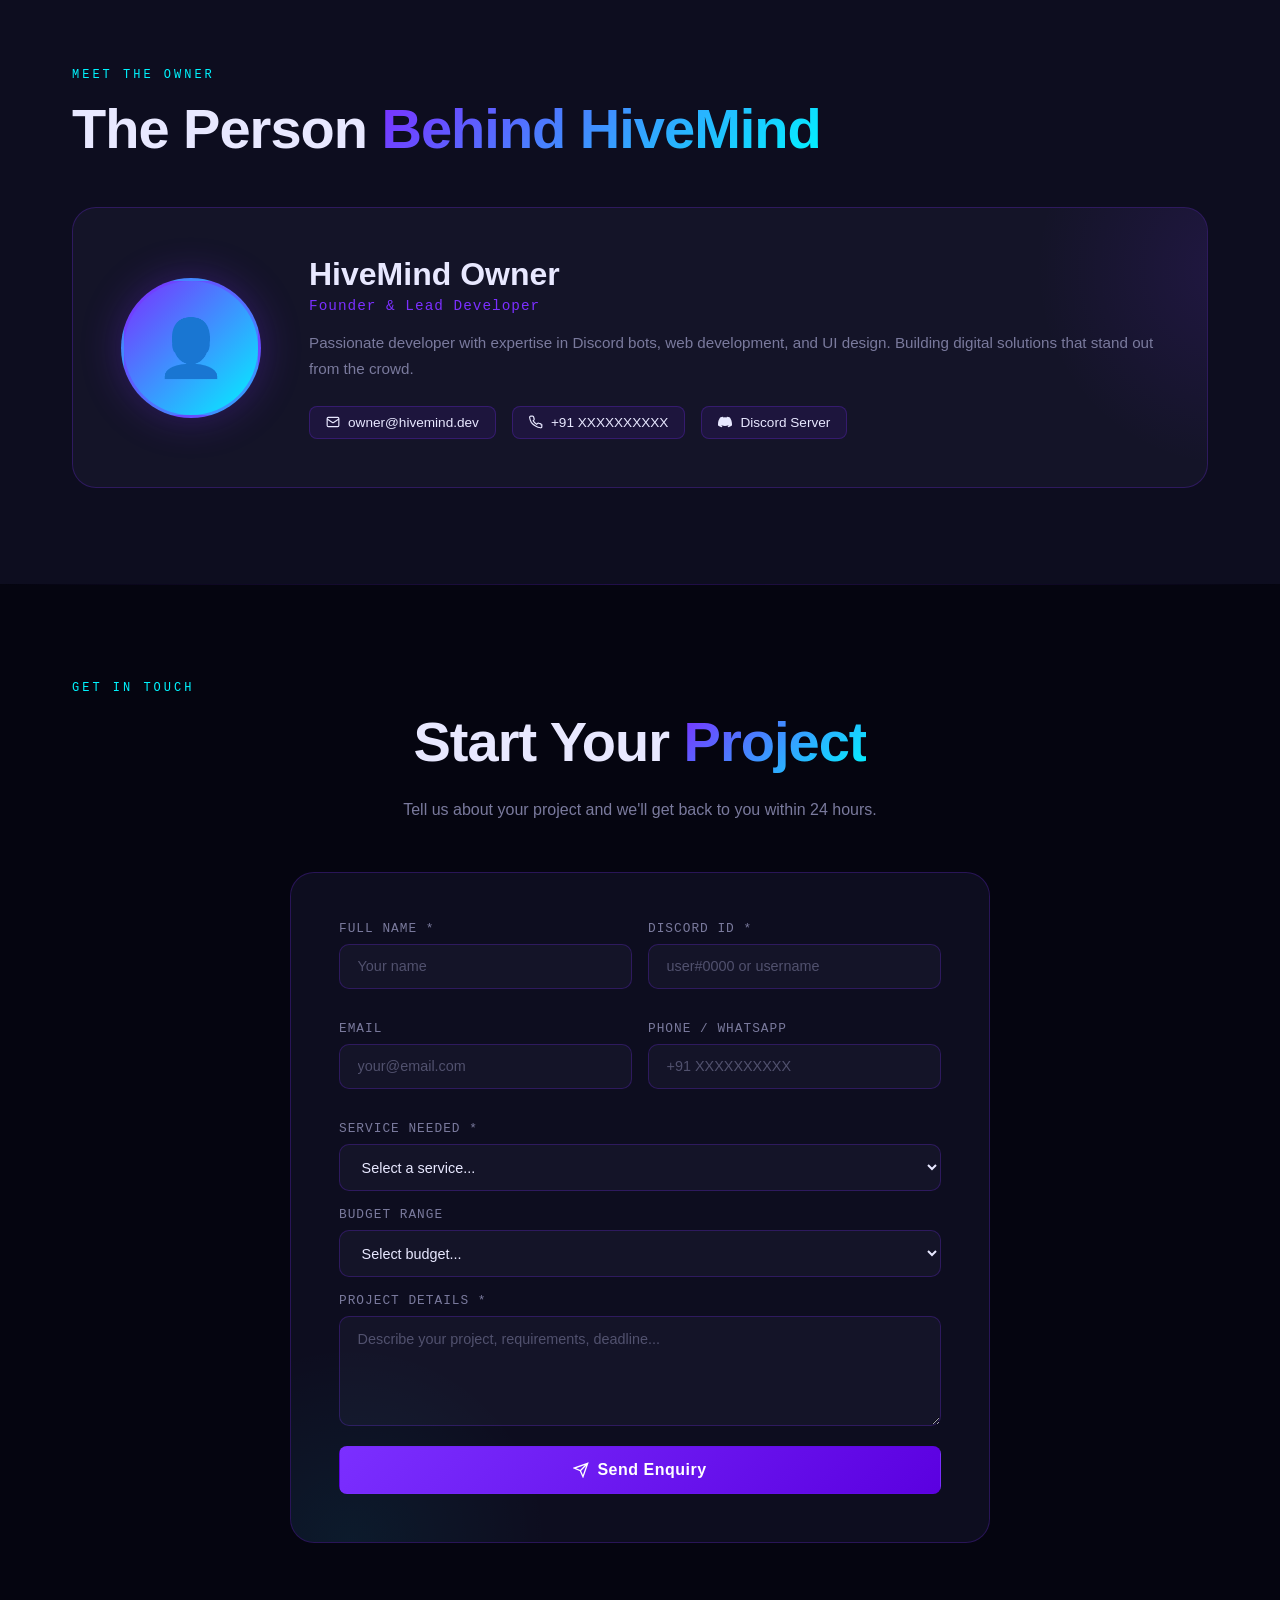
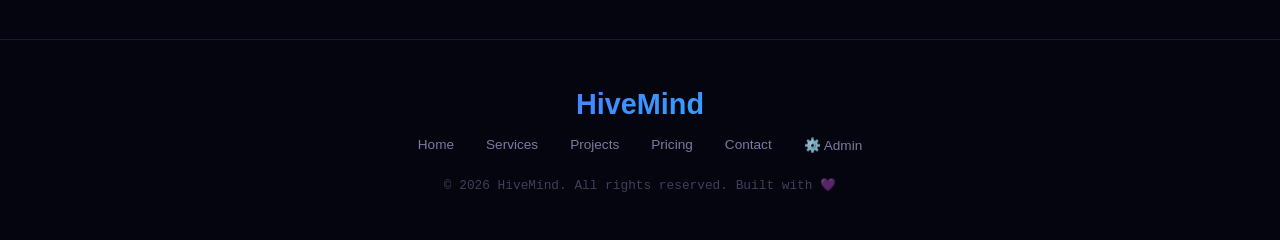
==== commit 3baab0d2: "Update index.html" ====
--- a/index.html
+++ b/index.html
@@ -326,5 +326,6 @@
 <!-- Scripts Integration -->
 <script src="app.js"></script>
 <script src="admin.js"></script>
+<script src="animation.js"></script>
 </body>
 </html>
--- a/style.css
+++ b/style.css
@@ -1,403 +1,640 @@
-/* Reset & Base Setup */
-* {
-    margin: 0;
-    padding: 0;
-    box-sizing: border-box;
-    font-family: 'Segoe UI', Tahoma, Geneva, Verdana, sans-serif;
-    scroll-behavior: smooth;
-}
-
-body {
-    background-color: #0b0c10;
-    color: #ffffff;
-    overflow-x: hidden;
-}
-
-/* Navbar */
-.navbar {
-    display: flex;
-    justify-content: space-between;
-    align-items: center;
-    padding: 20px 60px;
-    background: rgba(11, 12, 16, 0.7);
-    backdrop-filter: blur(12px);
-    position: fixed;
-    width: 100%;
-    top: 0;
-    z-index: 100;
-    border-bottom: 1px solid rgba(255, 255, 255, 0.05);
-}
-
-.logo {
-    font-size: 24px;
-    font-weight: 700;
-    letter-spacing: 1px;
-}
-
-.logo span {
-    color: #4fc3f7;
-}
-
-.menu-links a {
-    color: #b0b3b8;
-    text-decoration: none;
-    margin-left: 30px;
-    font-size: 14px;
-    transition: color 0.3s;
-}
-
-.menu-links a:hover {
-    color: #4fc3f7;
-}
-
-/* Hero Section */
-.hero-section {
-    min-height: 100vh;
-    display: flex;
-    flex-direction: column;
-    justify-content: center;
-    align-items: center;
-    text-align: center;
-    padding: 0 20px;
-}
-
-.status-badge {
-    background: rgba(255, 255, 255, 0.03);
-    border: 1px solid rgba(255, 255, 255, 0.1);
-    padding: 8px 16px;
-    border-radius: 20px;
-    font-size: 12px;
-    letter-spacing: 2px;
-    margin-bottom: 24px;
-    display: flex;
-    align-items: center;
-    gap: 8px;
-}
-
-.status-badge .dot {
-    width: 8px;
-    height: 8px;
-    background-color: #00ffcc;
-    border-radius: 50%;
-    box-shadow: 0 0 10px #00ffcc;
-}
-
-.hero-section h1 {
-    font-size: 56px;
-    line-height: 1.2;
-    margin-bottom: 20px;
-}
-
-.gradient-text {
-    background: linear-gradient(45deg, #4fc3f7, #651fff);
-    -webkit-background-clip: text;
-    -webkit-text-fill-color: transparent;
-}
-
-.hero-section p {
-    max-width: 600px;
-    font-size: 16px;
-    color: #b0b3b8;
-    line-height: 1.6;
-    margin-bottom: 40px;
-}
-
-/* Buttons */
-.hero-buttons {
-    display: flex;
-    gap: 20px;
-}
-
-.btn {
-    padding: 14px 28px;
-    border-radius: 8px;
-    font-weight: 600;
-    text-decoration: none;
-    transition: all 0.3s ease;
-    cursor: pointer;
-}
-
-.primary-btn {
-    background: linear-gradient(135deg, #651fff, #4fc3f7);
-    color: white;
-    border: none;
-}
-
-.primary-btn:hover {
-    box-shadow: 0 0 20px rgba(101, 31, 255, 0.4);
-    transform: translateY(-2px);
-}
-
-.secondary-btn {
-    border: 1px solid rgba(255, 255, 255, 0.2);
-    color: white;
-    background: rgba(255, 255, 255, 0.02);
-    backdrop-filter: blur(5px);
-}
-
-.secondary-btn:hover {
-    background: rgba(255, 255, 255, 0.05);
-    transform: translateY(-2px);
-}
-
-/* Services Section */
-.services-section {
-    padding: 120px 40px;
-    text-align: center;
-    background: rgba(255, 255, 255, 0.01);
-}
-
-.services-section h2 {
-    font-size: 36px;
-    margin-bottom: 10px;
-}
-
-.section-subtitle {
-    color: #b0b3b8;
-    margin-bottom: 60px;
-    font-size: 15px;
-}
-
-.services-grid {
-    display: grid;
-    grid-template-columns: repeat(auto-fit, minmax(300px, 1fr));
-    gap: 30px;
-    max-width: 1200px;
-    margin: 0 auto;
-}
-
-.service-card {
-    background: rgba(255, 255, 255, 0.02);
-    border: 1px solid rgba(255, 255, 255, 0.05);
-    padding: 40px 30px;
-    border-radius: 16px;
-    backdrop-filter: blur(10px);
-    transition: all 0.3s ease;
-    text-align: left;
-    display: flex;
-    flex-direction: column;
-}
-
-.service-card:hover {
-    transform: translateY(-8px);
-    border-color: rgba(79, 195, 247, 0.3);
-    background: rgba(255, 255, 255, 0.04);
-}
-
-.card-icon {
-    font-size: 32px;
-    margin-bottom: 20px;
-}
-
-.service-card h3 {
-    margin-bottom: 15px;
-    color: #4fc3f7;
-    font-size: 22px;
-}
-
-.service-card p {
-    color: #b0b3b8;
-    font-size: 14px;
-    line-height: 1.6;
-    margin-bottom: 20px;
-    flex-grow: 1;
-}
-
-.price-tag {
-    font-size: 14px;
-    font-weight: 700;
-    color: #00ffcc;
-    background: rgba(0, 255, 204, 0.05);
-    padding: 6px 12px;
-    border-radius: 6px;
-    width: fit-content;
-}
-
-/* About Section */
-.about-section {
-    padding: 100px 40px;
-    max-width: 1200px;
-    margin: 0 auto;
-}
-
-.about-container {
-    display: flex;
-    align-items: center;
-    justify-content: space-between;
-    gap: 60px;
-    background: rgba(255, 255, 255, 0.01);
-    border: 1px solid rgba(255, 255, 255, 0.03);
-    padding: 50px;
-    border-radius: 20px;
-    backdrop-filter: blur(10px);
-}
-
-.about-text h2 {
-    font-size: 36px;
-    margin-bottom: 20px;
-}
-
-.about-text p {
-    color: #b0b3b8;
-    line-height: 1.6;
-    margin-bottom: 25px;
-}
-
-.meta-info p {
-    margin-bottom: 10px;
-    font-size: 15px;
-    color: #ffffff;
-}
-
-.meta-info strong {
-    color: #4fc3f7;
-}
-
-.about-avatar-box {
-    flex-shrink: 0;
-}
-
-.avatar-placeholder {
-    width: 120px;
-    height: 120px;
-    background: linear-gradient(135deg, #651fff, #4fc3f7);
-    border-radius: 50%;
-    display: flex;
-    justify-content: center;
-    align-items: center;
-    font-size: 32px;
-    font-weight: 700;
-    box-shadow: 0 0 25px rgba(101, 31, 255, 0.3);
-}
-
-/* Admin Section */
-.admin-section {
-    padding: 100px 40px;
-    display: flex;
-    justify-content: center;
-}
-
-.admin-panel {
-    background: rgba(255, 255, 255, 0.02);
-    border: 1px solid rgba(255, 255, 255, 0.05);
-    max-width: 500px;
-    width: 100%;
-    border-radius: 16px;
-    backdrop-filter: blur(10px);
-    overflow: hidden;
-}
-
-.panel-header {
-    background: rgba(255, 255, 255, 0.03);
-    padding: 20px;
-    border-bottom: 1px solid rgba(255, 255, 255, 0.05);
-    display: flex;
-    justify-content: space-between;
-    align-items: center;
-}
-
-.panel-status {
-    font-size: 11px;
-    background: rgba(255, 255, 255, 0.1);
-    padding: 4px 10px;
-    border-radius: 20px;
-    color: #b0b3b8;
-}
-
-.panel-body {
-    padding: 30px;
-}
-
-.panel-desc {
-    font-size: 13px;
-    color: #b0b3b8;
-    margin-bottom: 24px;
-    line-height: 1.5;
-}
-
-.form-group {
-    display: flex;
-    flex-direction: column;
-    gap: 8px;
-    margin-bottom: 24px;
-}
-
-.form-group label {
-    font-size: 12px;
-    color: #4fc3f7;
-    letter-spacing: 1px;
-    text-transform: uppercase;
-}
-
-.form-group input {
-    background: rgba(0, 0, 0, 0.3);
-    border: 1px solid rgba(255, 255, 255, 0.1);
-    padding: 12px;
-    border-radius: 6px;
-    color: #ffffff;
-    font-family: monospace;
-    letter-spacing: 2px;
-}
-
-.panel-btn {
-    width: 100%;
-    background: rgba(255, 255, 255, 0.05);
-    color: rgba(255, 255, 255, 0.3);
-    border: 1px solid rgba(255, 255, 255, 0.05);
-    cursor: not-allowed;
-    padding: 12px;
-    border-radius: 6px;
-}
-
-/* Footer & Legal */
-.footer {
-    padding: 60px 40px;
-    border-top: 1px solid rgba(255, 255, 255, 0.03);
-    background: #07080a;
-}
-
-.footer-content {
-    max-width: 1200px;
-    margin: 0 auto;
-}
-
-.legal-desc {
-    font-size: 12px;
-    color: #666d75;
-    line-height: 1.8;
-    margin-bottom: 20px;
-    text-align: justify;
-}
-
-.footer-meta {
-    font-size: 12px;
-    color: #b0b3b8;
-    border-top: 1px solid rgba(255, 255, 255, 0.02);
-    padding-top: 20px;
-    display: flex;
-    justify-content: space-between;
-}
-
-/* ==========================================================================
-   SCROLL REVEAL ENGINE
-   ========================================================================== */
-.reveal {
+/* ===== RESET & BASE ===== */
+*,*::before,*::after{margin:0;padding:0;box-sizing:border-box}
+:root{
+  --bg:#050510;
+  --surface:#0D0D1F;
+  --surface2:#141428;
+  --violet:#7B2FFF;
+  --cyan:#00F5FF;
+  --pink:#FF2FBF;
+  --text:#E8E8FF;
+  --muted:#7A7A9D;
+  --border:rgba(123,47,255,0.25);
+  --glow:0 0 30px rgba(123,47,255,0.4);
+  --glow-cyan:0 0 30px rgba(0,245,255,0.3);
+}
+html{scroll-behavior:smooth;font-size:16px}
+body{
+  background:var(--bg);
+  color:var(--text);
+  font-family:'Inter',sans-serif;
+  overflow-x:hidden;
+  cursor:none;
+}
+/* Scrollbar */
+::-webkit-scrollbar{width:4px}
+::-webkit-scrollbar-track{background:var(--bg)}
+::-webkit-scrollbar-thumb{background:var(--violet);border-radius:2px}
+
+/* ===== CUSTOM CURSOR ===== */
+#cursor{position:fixed;width:12px;height:12px;background:var(--violet);border-radius:50%;pointer-events:none;z-index:9999;transform:translate(-50%,-50%);transition:transform .1s;mix-blend-mode:screen}
+#cursor-trail{position:fixed;width:36px;height:36px;border:1.5px solid rgba(123,47,255,0.5);border-radius:50%;pointer-events:none;z-index:9998;transform:translate(-50%,-50%);transition:all .18s ease;mix-blend-mode:screen}
+body:hover #cursor{transform:translate(-50%,-50%) scale(1)}
+a:hover~#cursor,button:hover~#cursor{transform:translate(-50%,-50%) scale(2.5)}
+
+/* ===== CANVAS BG ===== */
+#bg-canvas{position:fixed;top:0;left:0;width:100%;height:100%;z-index:0;opacity:0.55}
+
+/* ===== PAGE WRAPPER ===== */
+.page-wrapper{position:relative;z-index:1}
+
+/* ===== NAV ===== */
+nav{
+  position:fixed;top:0;left:0;right:0;z-index:1000;
+  padding:1.2rem 2.5rem;
+  display:flex;align-items:center;justify-content:space-between;
+  backdrop-filter:blur(20px);
+  background:rgba(5,5,16,0.7);
+  border-bottom:1px solid var(--border);
+  transition:all .3s;
+}
+.nav-logo{
+  font-family:'Space Grotesk',sans-serif;
+  font-size:1.5rem;font-weight:700;
+  background:linear-gradient(135deg,var(--violet),var(--cyan));
+  -webkit-background-clip:text;-webkit-text-fill-color:transparent;
+  letter-spacing:-0.5px;
+}
+.nav-logo span{color:var(--cyan);-webkit-text-fill-color:var(--cyan)}
+.nav-links{display:flex;gap:2.5rem;align-items:center;list-style:none}
+.nav-links a{
+  color:var(--muted);font-size:.9rem;font-weight:500;
+  text-decoration:none;letter-spacing:.5px;
+  transition:color .25s;position:relative;
+}
+.nav-links a::after{
+  content:'';position:absolute;bottom:-4px;left:0;width:0;height:1px;
+  background:var(--violet);transition:width .3s;
+}
+.nav-links a:hover{color:var(--text)}
+.nav-links a:hover::after{width:100%}
+.nav-cta{
+  background:transparent;border:1.5px solid var(--violet);
+  color:var(--violet);padding:.55rem 1.4rem;border-radius:6px;
+  font-size:.85rem;font-weight:600;cursor:none;
+  transition:all .3s;letter-spacing:.5px;font-family:'Space Grotesk',sans-serif;
+}
+.nav-cta:hover{background:var(--violet);color:#fff;box-shadow:var(--glow)}
+
+/* ===== HAMBURGER ===== */
+.hamburger{display:none;flex-direction:column;gap:5px;cursor:none;padding:5px;z-index:1001}
+.hamburger span{width:25px;height:2px;background:var(--text);border-radius:2px;transition:all .35s cubic-bezier(.68,-.55,.27,1.55)}
+.hamburger.active span:nth-child(1){transform:rotate(45deg) translate(5px,5px)}
+.hamburger.active span:nth-child(2){opacity:0;transform:scaleX(0)}
+.hamburger.active span:nth-child(3){transform:rotate(-45deg) translate(5px,-5px)}
+
+/* ===== MOBILE MENU ===== */
+.mobile-menu{
+  position:fixed;top:0;left:0;right:0;bottom:0;
+  background:rgba(5,5,16,0.97);backdrop-filter:blur(30px);
+  z-index:999;display:flex;flex-direction:column;
+  align-items:center;justify-content:center;gap:2rem;
+  transform:translateX(100%);transition:transform .45s cubic-bezier(.77,0,.18,1);
+}
+.mobile-menu.open{transform:translateX(0)}
+.mobile-menu a{
+  font-family:'Space Grotesk',sans-serif;font-size:2.5rem;font-weight:700;
+  color:var(--text);text-decoration:none;opacity:0;
+  transform:translateY(30px);transition:all .4s;
+}
+.mobile-menu.open a{opacity:1;transform:translateY(0)}
+.mobile-menu.open a:nth-child(1){transition-delay:.1s}
+.mobile-menu.open a:nth-child(2){transition-delay:.15s}
+.mobile-menu.open a:nth-child(3){transition-delay:.2s}
+.mobile-menu.open a:nth-child(4){transition-delay:.25s}
+.mobile-menu.open a:nth-child(5){transition-delay:.3s}
+.mobile-menu a:hover{color:var(--violet)}
+
+/* ===== HERO ===== */
+.hero{
+  min-height:100vh;display:flex;align-items:center;justify-content:center;
+  flex-direction:column;text-align:center;padding:6rem 2rem 4rem;
+  position:relative;
+}
+.hero-eyebrow{
+  font-family:'Space Mono',monospace;font-size:.8rem;color:var(--cyan);
+  letter-spacing:3px;text-transform:uppercase;margin-bottom:1.5rem;
+  opacity:0;animation:fadeUp .8s .3s forwards;
+}
+.hero-title{
+  font-family:'Space Grotesk',sans-serif;
+  font-size:clamp(3rem,8vw,7rem);font-weight:700;line-height:1.05;
+  letter-spacing:-2px;margin-bottom:1.5rem;
+  opacity:0;animation:fadeUp .8s .5s forwards;
+}
+.hero-title .line1{display:block;color:var(--text)}
+.hero-title .grad{
+  display:block;
+  background:linear-gradient(135deg,var(--violet) 0%,var(--cyan) 50%,var(--pink) 100%);
+  -webkit-background-clip:text;-webkit-text-fill-color:transparent;
+  background-size:200%;animation:gradShift 4s linear infinite;
+}
+@keyframes gradShift{0%{background-position:0%}100%{background-position:200%}}
+.hero-sub{
+  font-size:1.1rem;color:var(--muted);max-width:560px;line-height:1.7;
+  margin-bottom:2.5rem;opacity:0;animation:fadeUp .8s .7s forwards;
+}
+.hero-btns{
+  display:flex;gap:1rem;flex-wrap:wrap;justify-content:center;
+  opacity:0;animation:fadeUp .8s .9s forwards;
+}
+/* GHOST BUTTON */
+.btn-ghost{
+  background:transparent;border:1.5px solid rgba(123,47,255,0.6);
+  color:var(--violet);padding:.8rem 2rem;border-radius:8px;
+  font-family:'Space Grotesk',sans-serif;font-size:.95rem;font-weight:600;
+  cursor:none;transition:all .35s cubic-bezier(.25,.46,.45,.94);
+  position:relative;overflow:hidden;letter-spacing:.5px;text-decoration:none;
+  display:inline-flex;align-items:center;gap:.5rem;
+}
+.btn-ghost::before{
+  content:'';position:absolute;top:0;left:-100%;width:100%;height:100%;
+  background:linear-gradient(90deg,transparent,rgba(123,47,255,0.15),transparent);
+  transition:left .5s;
+}
+.btn-ghost:hover::before{left:100%}
+.btn-ghost:hover{border-color:var(--violet);box-shadow:var(--glow),inset 0 0 20px rgba(123,47,255,0.1);color:var(--text)}
+/* PRIMARY BUTTON */
+.btn-primary{
+  background:linear-gradient(135deg,var(--violet),#5B00E0);
+  border:1.5px solid transparent;
+  color:#fff;padding:.8rem 2rem;border-radius:8px;
+  font-family:'Space Grotesk',sans-serif;font-size:.95rem;font-weight:600;
+  cursor:none;transition:all .35s;position:relative;overflow:hidden;
+  letter-spacing:.5px;text-decoration:none;display:inline-flex;align-items:center;gap:.5rem;
+}
+.btn-primary:hover{transform:translateY(-2px);box-shadow:var(--glow);filter:brightness(1.15)}
+/* EXPAND BUTTON */
+.btn-expand{
+  background:transparent;border:none;color:var(--cyan);
+  font-family:'Space Mono',monospace;font-size:.8rem;font-weight:700;
+  cursor:none;display:inline-flex;align-items:center;gap:.5rem;
+  letter-spacing:1px;transition:all .3s;padding:.4rem 0;
+}
+.btn-expand svg{transition:transform .3s}
+.btn-expand:hover{color:var(--text)}
+.btn-expand:hover svg{transform:translateX(4px)}
+.expand-content{overflow:hidden;max-height:0;transition:max-height .5s cubic-bezier(.25,.46,.45,.94),opacity .4s;opacity:0}
+.expand-content.open{max-height:500px;opacity:1}
+
+/* SCROLL INDICATOR */
+.scroll-indicator{
+  position:absolute;bottom:2.5rem;left:50%;transform:translateX(-50%);
+  display:flex;flex-direction:column;align-items:center;gap:.5rem;
+  opacity:0;animation:fadeUp .8s 1.2s forwards;
+}
+.scroll-indicator span{font-size:.7rem;color:var(--muted);letter-spacing:2px;font-family:'Space Mono',monospace}
+.scroll-line{width:1px;height:50px;background:linear-gradient(to bottom,var(--violet),transparent);animation:scrollPulse 2s infinite}
+@keyframes scrollPulse{0%,100%{opacity:.3;transform:scaleY(1)}50%{opacity:1;transform:scaleY(1.2)}}
+
+/* ===== SECTIONS ===== */
+section{padding:6rem 0;position:relative}
+.container{max-width:1200px;margin:0 auto;padding:0 2rem}
+.section-label{
+  font-family:'Space Mono',monospace;font-size:.75rem;
+  color:var(--cyan);letter-spacing:3px;text-transform:uppercase;
+  margin-bottom:1rem;display:block;
+}
+.section-title{
+  font-family:'Space Grotesk',sans-serif;
+  font-size:clamp(2rem,5vw,3.5rem);font-weight:700;
+  line-height:1.1;letter-spacing:-1px;margin-bottom:1.5rem;
+}
+.section-title span{
+  background:linear-gradient(135deg,var(--violet),var(--cyan));
+  -webkit-background-clip:text;-webkit-text-fill-color:transparent;
+}
+.section-desc{font-size:1rem;color:var(--muted);line-height:1.7;max-width:580px}
+
+/* ===== DIVIDER ===== */
+.divider{height:1px;background:linear-gradient(90deg,transparent,var(--border),transparent);margin:0}
+
+/* ===== SERVICES ===== */
+.services-grid{
+  display:grid;grid-template-columns:repeat(auto-fit,minmax(300px,1fr));
+  gap:1.5rem;margin-top:3.5rem;
+}
+.service-card{
+  background:var(--surface);border:1px solid var(--border);
+  border-radius:16px;padding:2rem;
+  transition:all .4s cubic-bezier(.25,.46,.45,.94);
+  position:relative;overflow:hidden;
+}
+.service-card::before{
+  content:'';position:absolute;top:0;left:0;right:0;height:2px;
+  background:linear-gradient(90deg,var(--violet),var(--cyan));
+  transform:scaleX(0);transform-origin:left;transition:transform .4s;
+}
+.service-card:hover{transform:translateY(-6px);border-color:rgba(123,47,255,0.5);box-shadow:var(--glow)}
+.service-card:hover::before{transform:scaleX(1)}
+.service-icon{
+  width:50px;height:50px;border-radius:12px;
+  background:rgba(123,47,255,0.15);border:1px solid rgba(123,47,255,0.3);
+  display:flex;align-items:center;justify-content:center;
+  font-size:1.4rem;margin-bottom:1.2rem;
+}
+.service-card h3{
+  font-family:'Space Grotesk',sans-serif;font-size:1.15rem;font-weight:600;
+  margin-bottom:.6rem;
+}
+.service-card p{font-size:.9rem;color:var(--muted);line-height:1.65;margin-bottom:1rem}
+.service-features{display:none;list-style:none;margin-top:1rem}
+.service-features.show{display:block}
+.service-features li{
+  font-size:.85rem;color:var(--muted);padding:.35rem 0;
+  border-bottom:1px solid rgba(255,255,255,0.04);
+  display:flex;align-items:center;gap:.5rem;
+}
+.service-features li::before{content:'▹';color:var(--cyan);flex-shrink:0}
+
+/* ===== PROJECTS ===== */
+.projects-section{background:var(--surface)}
+.projects-grid{
+  display:grid;grid-template-columns:repeat(auto-fit,minmax(340px,1fr));
+  gap:2rem;margin-top:3.5rem;
+}
+.project-card{
+  background:var(--surface2);border:1px solid var(--border);
+  border-radius:20px;overflow:hidden;
+  transition:all .4s cubic-bezier(.25,.46,.45,.94);
+  position:relative;
+}
+.project-card:hover{transform:translateY(-8px);box-shadow:0 20px 60px rgba(123,47,255,0.25)}
+.project-header{
+  padding:1.8rem 1.8rem 1rem;
+  display:flex;align-items:flex-start;justify-content:space-between;
+}
+.project-logo{
+  width:56px;height:56px;border-radius:14px;
+  display:flex;align-items:center;justify-content:center;
+  font-size:1.6rem;font-weight:700;flex-shrink:0;
+}
+.project-badge{
+  font-family:'Space Mono',monospace;font-size:.65rem;
+  color:var(--cyan);background:rgba(0,245,255,0.1);
+  border:1px solid rgba(0,245,255,0.3);padding:.3rem .7rem;
+  border-radius:20px;letter-spacing:1px;
+}
+.project-body{padding:0 1.8rem 1.5rem}
+.project-body h3{
+  font-family:'Space Grotesk',sans-serif;font-size:1.3rem;font-weight:700;
+  margin-bottom:.5rem;
+}
+.project-body .tagline{font-size:.9rem;color:var(--muted);margin-bottom:1rem;font-style:italic}
+.features-list{list-style:none;margin-bottom:1.2rem}
+.features-list li{
+  font-size:.85rem;color:var(--muted);padding:.3rem 0;
+  display:flex;align-items:center;gap:.5rem;
+}
+.features-list li span.dot{
+  width:6px;height:6px;border-radius:50%;background:var(--violet);flex-shrink:0;
+}
+.project-tags{display:flex;flex-wrap:wrap;gap:.5rem;margin-bottom:1.2rem}
+.tag{
+  font-size:.72rem;font-family:'Space Mono',monospace;
+  color:var(--violet);background:rgba(123,47,255,0.1);
+  border:1px solid rgba(123,47,255,0.25);padding:.25rem .65rem;border-radius:4px;
+  letter-spacing:.5px;
+}
+.project-stats{
+  display:flex;gap:1.5rem;padding:1rem 1.8rem;
+  border-top:1px solid rgba(255,255,255,0.05);
+}
+.stat{text-align:center}
+.stat-num{
+  font-family:'Space Grotesk',sans-serif;font-size:1.2rem;font-weight:700;
+  background:linear-gradient(135deg,var(--violet),var(--cyan));
+  -webkit-background-clip:text;-webkit-text-fill-color:transparent;
+}
+.stat-label{font-size:.7rem;color:var(--muted);margin-top:.1rem}
+
+/* ===== PRICING ===== */
+.pricing-grid{
+  display:grid;grid-template-columns:repeat(auto-fit,minmax(280px,1fr));
+  gap:1.5rem;margin-top:3.5rem;align-items:start;
+}
+.pricing-card{
+  background:var(--surface);border:1px solid var(--border);
+  border-radius:20px;padding:2rem;position:relative;overflow:hidden;
+  transition:all .4s;
+}
+.pricing-card.featured{
+  border-color:var(--violet);
+  background:linear-gradient(135deg,rgba(123,47,255,0.12),rgba(0,245,255,0.05));
+}
+.pricing-card.featured::after{
+  content:'MOST POPULAR';
+  position:absolute;top:1.2rem;right:-2.5rem;
+  background:linear-gradient(135deg,var(--violet),var(--cyan));
+  color:#fff;font-size:.65rem;font-family:'Space Mono',monospace;
+  letter-spacing:1.5px;padding:.3rem 2.5rem;transform:rotate(35deg);
+}
+.pricing-card:hover{transform:translateY(-4px);box-shadow:var(--glow)}
+.plan-name{
+  font-family:'Space Grotesk',sans-serif;font-size:.9rem;font-weight:600;
+  color:var(--muted);letter-spacing:2px;text-transform:uppercase;margin-bottom:.8rem;
+}
+.plan-price{
+  font-family:'Space Grotesk',sans-serif;margin-bottom:1.5rem;
+}
+.plan-price .amount{font-size:3rem;font-weight:700;line-height:1}
+.plan-price .currency{font-size:1.2rem;vertical-align:top;margin-top:.5rem;display:inline-block;color:var(--muted)}
+.plan-price .period{font-size:.85rem;color:var(--muted)}
+.plan-divider{height:1px;background:var(--border);margin:1.5rem 0}
+.plan-features{list-style:none;margin-bottom:2rem}
+.plan-features li{
+  font-size:.88rem;color:var(--muted);padding:.5rem 0;
+  display:flex;align-items:center;gap:.75rem;
+}
+.plan-features li .check{color:var(--cyan);font-size:.8rem;flex-shrink:0}
+.plan-features li .cross{color:#FF4466;font-size:.8rem;flex-shrink:0}
+.plan-features li.active{color:var(--text)}
+.btn-plan{
+  width:100%;padding:.85rem;border-radius:10px;
+  font-family:'Space Grotesk',sans-serif;font-size:.9rem;font-weight:600;
+  cursor:none;transition:all .3s;letter-spacing:.5px;border:none;
+}
+.btn-plan-outline{
+  background:transparent;border:1.5px solid var(--border);color:var(--muted);
+}
+.btn-plan-outline:hover{border-color:var(--violet);color:var(--violet)}
+.btn-plan-filled{
+  background:linear-gradient(135deg,var(--violet),var(--cyan));color:#fff;
+}
+.btn-plan-filled:hover{filter:brightness(1.15);transform:translateY(-2px);box-shadow:var(--glow)}
+
+/* ===== TECH STACK ===== */
+.tech-stack{
+  display:flex;flex-wrap:wrap;gap:1rem;margin-top:2.5rem;justify-content:center;
+}
+.tech-pill{
+  background:var(--surface);border:1px solid var(--border);
+  padding:.6rem 1.2rem;border-radius:30px;
+  font-family:'Space Mono',monospace;font-size:.8rem;color:var(--muted);
+  transition:all .3s;letter-spacing:.5px;
+}
+.tech-pill:hover{border-color:var(--cyan);color:var(--cyan);box-shadow:var(--glow-cyan)}
+.tech-pill .emoji{margin-right:.4rem}
+
+/* ===== OWNER / ABOUT ===== */
+.owner-section{background:var(--surface)}
+.owner-card{
+  display:flex;gap:3rem;align-items:center;
+  background:var(--surface2);border:1px solid var(--border);
+  border-radius:24px;padding:3rem;margin-top:3rem;
+  position:relative;overflow:hidden;
+}
+.owner-card::before{
+  content:'';position:absolute;top:-50%;right:-20%;
+  width:400px;height:400px;
+  background:radial-gradient(circle,rgba(123,47,255,0.12) 0%,transparent 70%);
+  border-radius:50%;
+}
+.owner-avatar{
+  width:140px;height:140px;border-radius:50%;
+  background:linear-gradient(135deg,var(--violet),var(--cyan));
+  display:flex;align-items:center;justify-content:center;
+  font-size:3.5rem;flex-shrink:0;
+  border:3px solid rgba(123,47,255,0.4);
+  box-shadow:0 0 40px rgba(123,47,255,0.3);
+  position:relative;z-index:1;
+  overflow:hidden;
+}
+.owner-avatar img{width:100%;height:100%;object-fit:cover;border-radius:50%}
+.owner-info{position:relative;z-index:1}
+.owner-info h3{
+  font-family:'Space Grotesk',sans-serif;font-size:2rem;font-weight:700;
+  margin-bottom:.3rem;
+}
+.owner-role{
+  color:var(--violet);font-size:.9rem;font-family:'Space Mono',monospace;
+  letter-spacing:1px;margin-bottom:1rem;
+}
+.owner-bio{color:var(--muted);line-height:1.7;margin-bottom:1.5rem;font-size:.95rem}
+.contact-row{display:flex;flex-wrap:wrap;gap:1rem}
+.contact-chip{
+  display:flex;align-items:center;gap:.5rem;
+  background:rgba(123,47,255,0.1);border:1px solid var(--border);
+  padding:.5rem 1rem;border-radius:8px;font-size:.85rem;
+  transition:all .3s;text-decoration:none;color:var(--text);
+}
+.contact-chip:hover{border-color:var(--violet);color:var(--violet)}
+
+/* ===== ENQUIRY FORM ===== */
+.form-wrapper{
+  max-width:700px;margin:3rem auto 0;
+  background:var(--surface);border:1px solid var(--border);
+  border-radius:24px;padding:3rem;position:relative;overflow:hidden;
+}
+.form-wrapper::before{
+  content:'';position:absolute;bottom:-30%;left:-20%;
+  width:400px;height:400px;
+  background:radial-gradient(circle,rgba(0,245,255,0.06) 0%,transparent 70%);
+  border-radius:50%;
+}
+.form-row{display:grid;grid-template-columns:1fr 1fr;gap:1rem;margin-bottom:1rem}
+.form-group{margin-bottom:1rem}
+label{
+  display:block;font-size:.8rem;font-family:'Space Mono',monospace;
+  color:var(--muted);letter-spacing:1px;margin-bottom:.5rem;text-transform:uppercase;
+}
+input,textarea,select{
+  width:100%;background:var(--surface2);
+  border:1px solid var(--border);border-radius:10px;
+  padding:.85rem 1.1rem;color:var(--text);font-family:'Inter',sans-serif;
+  font-size:.9rem;transition:all .3s;outline:none;resize:vertical;
+}
+input:focus,textarea:focus,select:focus{
+  border-color:var(--violet);box-shadow:0 0 0 3px rgba(123,47,255,0.15);
+}
+input::placeholder,textarea::placeholder{color:rgba(122,122,157,0.6)}
+select option{background:var(--surface2)}
+.form-success{
+  display:none;text-align:center;padding:2rem;
+}
+.form-success.show{display:block}
+.form-success h3{
+  font-family:'Space Grotesk',sans-serif;font-size:1.5rem;margin-bottom:.5rem;
+  background:linear-gradient(135deg,var(--violet),var(--cyan));
+  -webkit-background-clip:text;-webkit-text-fill-color:transparent;
+}
+
+/* ===== WHY US ===== */
+.why-grid{
+  display:grid;grid-template-columns:repeat(auto-fit,minmax(220px,1fr));
+  gap:1.2rem;margin-top:3rem;
+}
+.why-card{
+  background:var(--surface);border:1px solid var(--border);
+  border-radius:16px;padding:1.8rem;text-align:center;
+  transition:all .4s;
+}
+.why-card:hover{border-color:var(--cyan);transform:translateY(-4px);box-shadow:var(--glow-cyan)}
+.why-icon{font-size:2.2rem;margin-bottom:1rem;display:block}
+.why-card h4{
+  font-family:'Space Grotesk',sans-serif;font-size:1rem;font-weight:600;
+  margin-bottom:.5rem;
+}
+.why-card p{font-size:.83rem;color:var(--muted);line-height:1.6}
+
+/* ===== FOOTER ===== */
+footer{
+  padding:3rem 0;border-top:1px solid var(--border);
+  text-align:center;position:relative;
+}
+.footer-logo{
+  font-family:'Space Grotesk',sans-serif;font-size:1.8rem;font-weight:700;
+  background:linear-gradient(135deg,var(--violet),var(--cyan));
+  -webkit-background-clip:text;-webkit-text-fill-color:transparent;
+  margin-bottom:1rem;display:block;
+}
+.footer-links{display:flex;gap:2rem;justify-content:center;margin-bottom:1.5rem;flex-wrap:wrap}
+.footer-links a{color:var(--muted);font-size:.85rem;text-decoration:none;transition:color .25s}
+.footer-links a:hover{color:var(--violet)}
+.footer-copy{font-size:.8rem;color:rgba(122,122,157,0.5);font-family:'Space Mono',monospace}
+
+/* ===== ADMIN PANEL ===== */
+#admin-overlay{
+  position:fixed;top:0;left:0;right:0;bottom:0;
+  background:rgba(0,0,0,0.85);z-index:9000;backdrop-filter:blur(10px);
+  display:none;align-items:center;justify-content:center;
+}
+#admin-overlay.open{display:flex}
+.admin-panel{
+  background:var(--surface);border:1px solid var(--border);
+  border-radius:24px;width:90%;max-width:700px;max-height:88vh;
+  overflow-y:auto;position:relative;
+}
+.admin-header{
+  padding:1.8rem 2rem;border-bottom:1px solid var(--border);
+  display:flex;align-items:center;justify-content:space-between;
+  position:sticky;top:0;background:var(--surface);z-index:1;
+}
+.admin-header h2{
+  font-family:'Space Grotesk',sans-serif;font-size:1.3rem;font-weight:700;
+}
+.admin-close{
+  background:none;border:none;color:var(--muted);font-size:1.5rem;
+  cursor:none;transition:color .25s;
+}
+.admin-close:hover{color:var(--text)}
+.admin-body{padding:2rem}
+.admin-section{margin-bottom:2.5rem}
+.admin-section h3{
+  font-family:'Space Grotesk',sans-serif;font-size:1rem;font-weight:600;
+  color:var(--cyan);margin-bottom:1.2rem;letter-spacing:.5px;
+  display:flex;align-items:center;gap:.5rem;
+}
+.admin-login{
+  display:flex;flex-direction:column;gap:1rem;
+  max-width:350px;margin:0 auto;padding:2rem;text-align:center;
+}
+.admin-login h2{
+  font-family:'Space Grotesk',sans-serif;font-size:1.5rem;
+  margin-bottom:.5rem;
+}
+.admin-login p{color:var(--muted);font-size:.9rem;margin-bottom:1.5rem}
+.admin-price-list{display:flex;flex-direction:column;gap:.75rem}
+.admin-price-item{
+  display:grid;grid-template-columns:1fr auto auto;gap:.5rem;align-items:center;
+}
+.admin-price-item input{margin-bottom:0}
+.admin-price-item .remove-btn{
+  background:rgba(255,50,80,0.1);border:1px solid rgba(255,50,80,0.3);
+  color:#FF3250;border-radius:6px;padding:.4rem .6rem;font-size:.8rem;
+  cursor:none;transition:all .3s;
+}
+.admin-price-item .remove-btn:hover{background:rgba(255,50,80,0.25)}
+.admin-save-btn{
+  background:linear-gradient(135deg,var(--violet),var(--cyan));
+  border:none;color:#fff;padding:.8rem 1.8rem;border-radius:8px;
+  font-family:'Space Grotesk',sans-serif;font-weight:600;cursor:none;
+  transition:all .3s;font-size:.9rem;
+}
+.admin-save-btn:hover{filter:brightness(1.15);transform:translateY(-1px)}
+.admin-add-btn{
+  background:transparent;border:1px dashed var(--border);
+  color:var(--muted);padding:.6rem 1rem;border-radius:8px;
+  font-family:'Space Grotesk',sans-serif;font-size:.85rem;cursor:none;
+  transition:all .3s;width:100%;margin-top:.5rem;
+}
+.admin-add-btn:hover{border-color:var(--violet);color:var(--violet)}
+.admin-msg{
+  padding:.7rem 1rem;border-radius:8px;font-size:.85rem;margin-top:1rem;
+  display:none;
+}
+.admin-msg.success{background:rgba(0,245,255,0.1);border:1px solid rgba(0,245,255,0.3);color:var(--cyan);display:block}
+.admin-msg.error{background:rgba(255,50,80,0.1);border:1px solid rgba(255,50,80,0.3);color:#FF3250;display:block}
+
+/* ===== TRANSITIONS ===== */
+.reveal{
+  opacity:0;transform:translateY(30px);
+  transition:opacity .7s ease,transform .7s ease;
+}
+.reveal.visible{opacity:1;transform:none}
+
+/* ===== ANIMATIONS ===== */
+@keyframes fadeUp{from{opacity:0;transform:translateY(25px)}to{opacity:1;transform:translateY(0)}}
+@keyframes pulse{0%,100%{opacity:.6}50%{opacity:1}}
+@keyframes float{0%,100%{transform:translateY(0)}50%{transform:translateY(-10px)}}
+
+/* ===== SLIDE TRANSITIONS ===== */
+.page-slide{
+  min-height:100vh;
+  transition:opacity .4s ease,transform .4s ease;
+}
+
+/* ===== PROGRESS BAR ===== */
+#progress-bar{
+  position:fixed;top:0;left:0;height:2px;
+  background:linear-gradient(90deg,var(--violet),var(--cyan));
+  z-index:9000;transition:width .1s;width:0%;
+}
+
+/* ===== MOBILE ===== */
+@media(max-width:900px){
+  .nav-links,.nav-cta{display:none}
+  .hamburger{display:flex}
+  .owner-card{flex-direction:column;text-align:center}
+  .contact-row{justify-content:center}
+  .form-row{grid-template-columns:1fr}
+  .owner-avatar{margin:0 auto}
+}
+@media(max-width:600px){
+  .projects-grid,.services-grid,.pricing-grid{grid-template-columns:1fr}
+  .hero-title{font-size:2.8rem}
+  nav{padding:1rem 1.5rem}
+}
+
+/* Floating elements */
+.float-1,.float-2,.float-3{
+  position:absolute;border-radius:50%;filter:blur(60px);pointer-events:none;opacity:.15;
+}
+.float-1{width:300px;height:300px;background:var(--violet);top:20%;left:-5%;animation:float 7s infinite}
+.float-2{width:200px;height:200px;background:var(--cyan);bottom:20%;right:-5%;animation:float 9s 2s infinite}
+.float-3{width:150px;height:150px;background:var(--pink);top:60%;left:40%;animation:float 11s 1s infinite}
+
+/* STATUS BADGE */
+.status-dot{
+  display:inline-block;width:8px;height:8px;border-radius:50%;
+  background:#00FF88;margin-right:.5rem;
+  box-shadow:0 0 8px #00FF88;animation:pulse 2s infinite;
+}
+
+/* Image placeholder for avatar */
+.avatar-placeholder{
+  width:100%;height:100%;display:flex;align-items:center;justify-content:center;
+  font-size:3.5rem;
+}
+/* Custom Scroll Reveal Classes (Safe Mode) */
+.scroll-reveal {
     opacity: 0;
-    transform: translateY(40px);
-    transition: opacity 0.9s cubic-bezier(0.215, 0.610, 0.355, 1), 
-                transform 0.9s cubic-bezier(0.215, 0.610, 0.355, 1);
-    will-change: opacity, transform;
-}
-
-.reveal.active {
+    transform: translateY(30px);
+    transition: opacity 0.8s ease-out, transform 0.8s ease-out;
+}
+
+.scroll-reveal.reveal-active {
     opacity: 1;
     transform: translateY(0);
 }
 
-/* Responsive Fixes */
-@media (max-width: 768px) {
-    .navbar { padding: 20px; }
-    .menu-links { display: none; }
-    .hero-section h1 { font-size: 38px; }
-    .about-container { flex-direction: column; text-align: center; padding: 30px 20px; }
-}
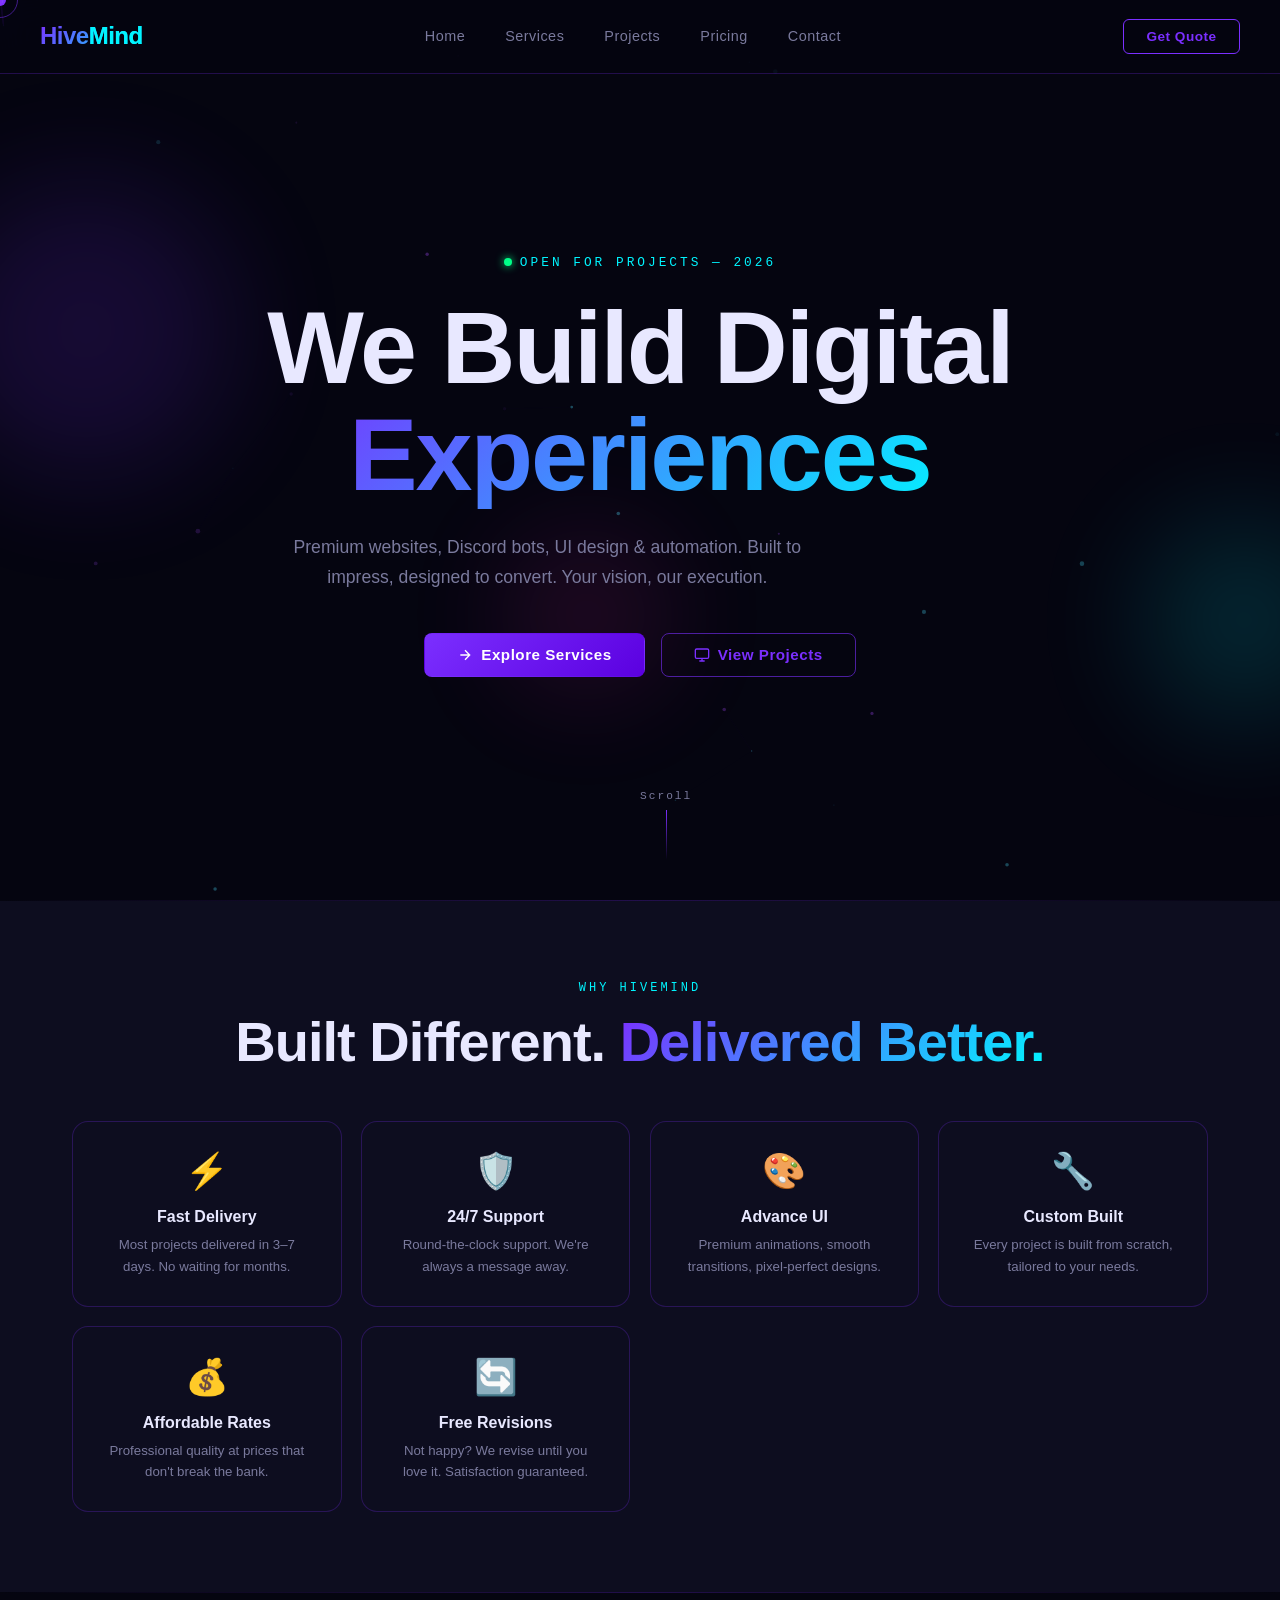
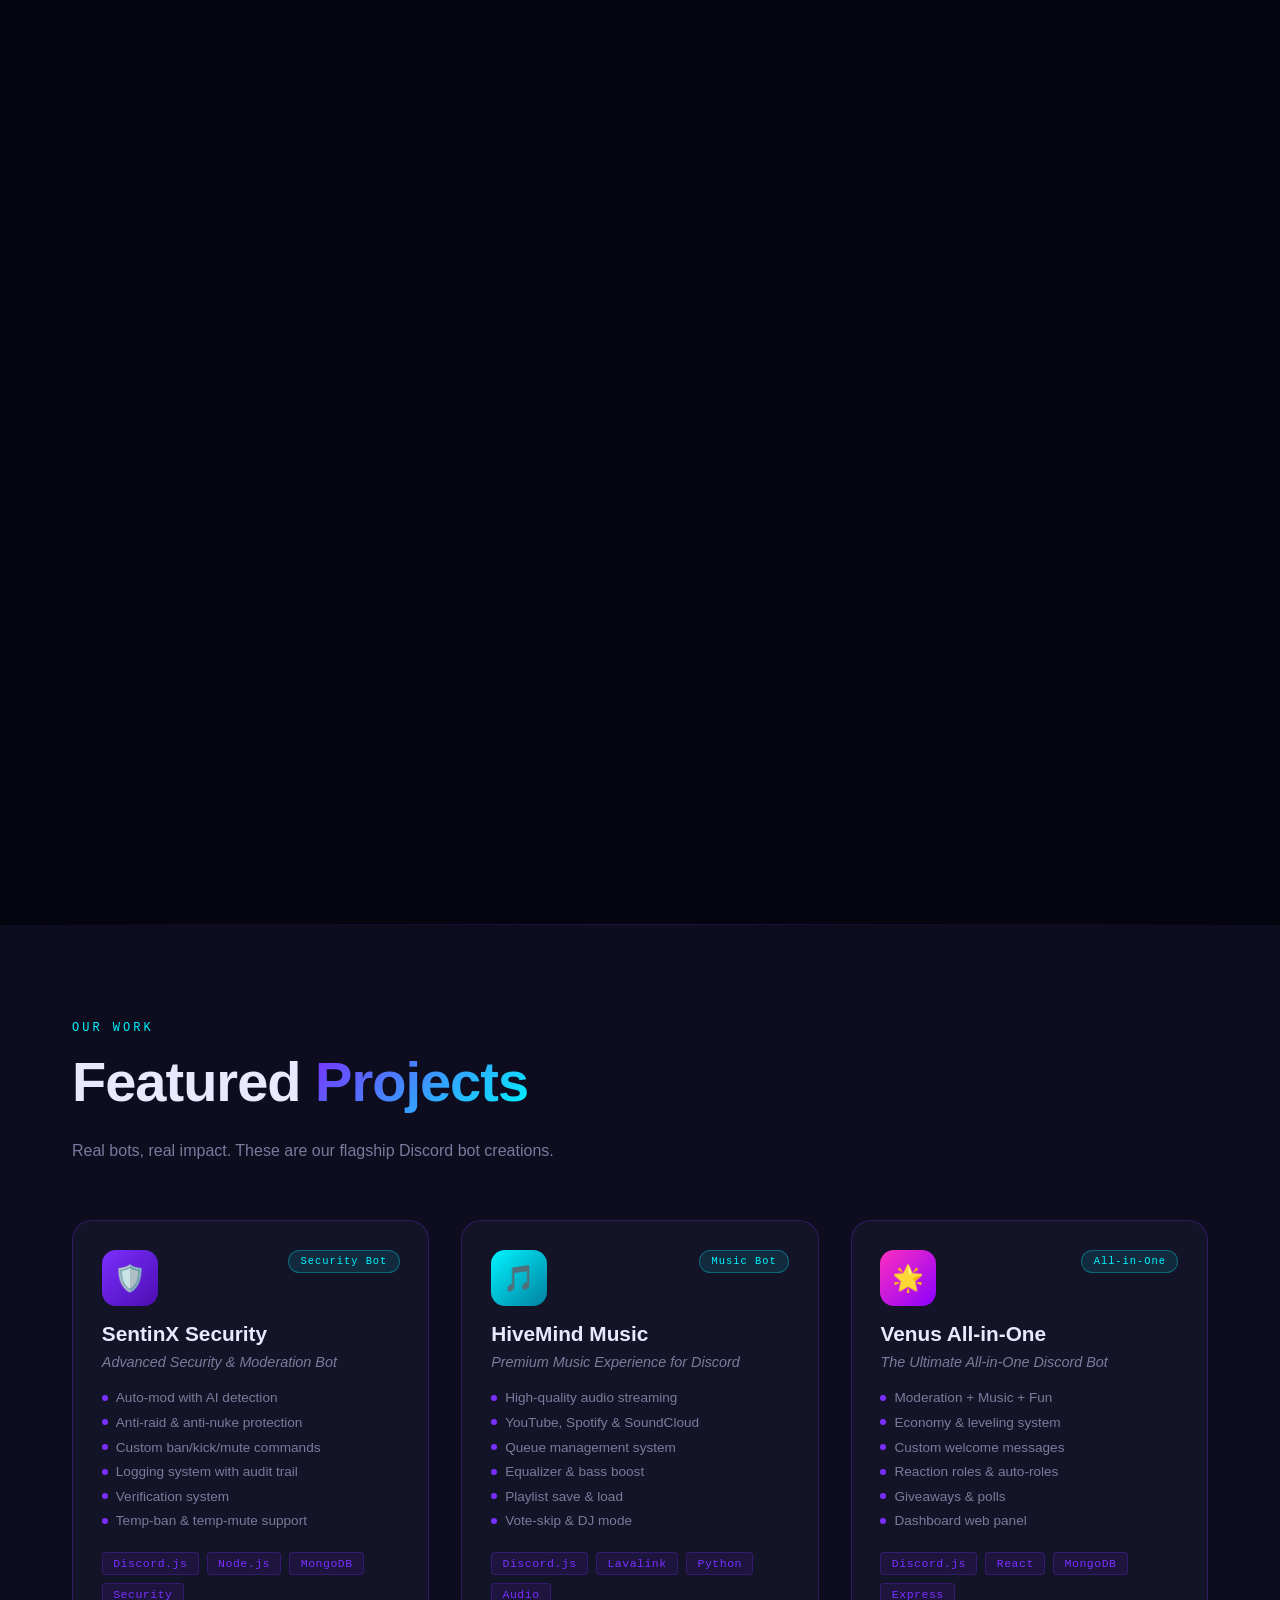
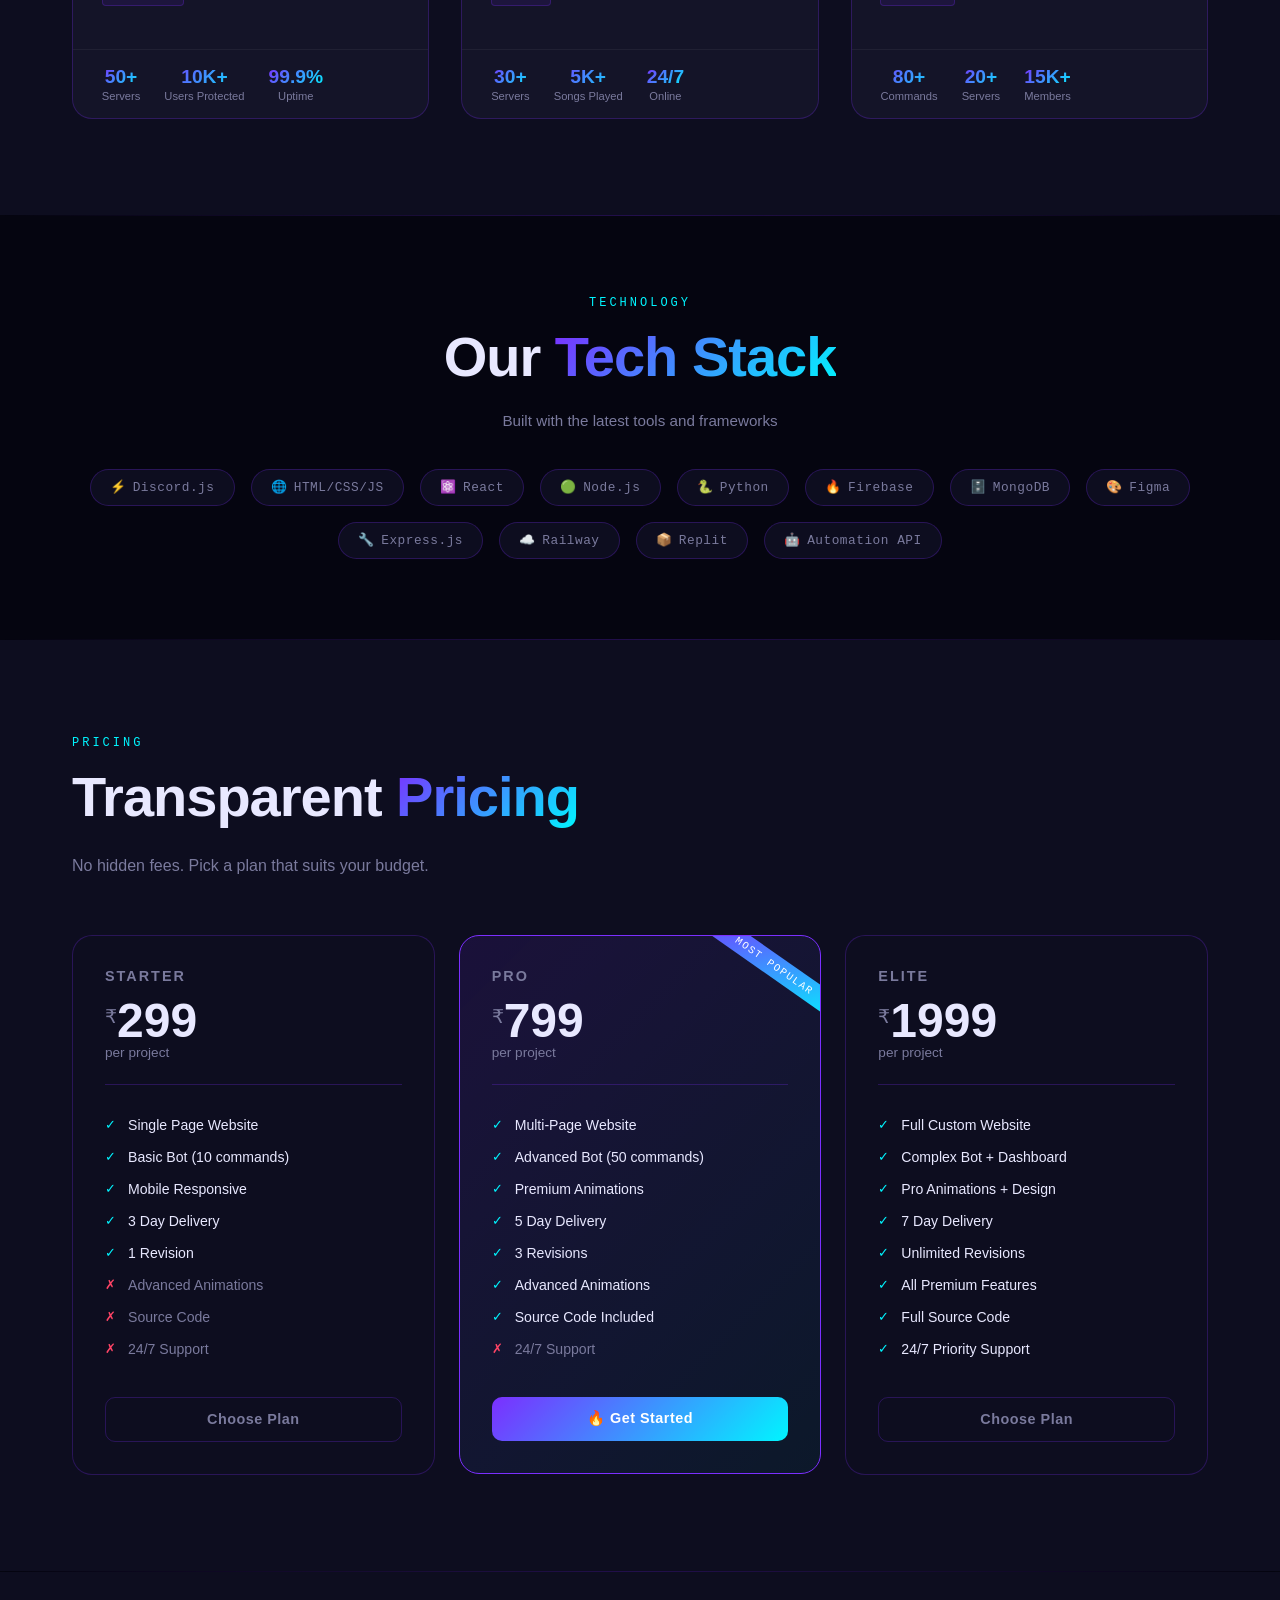
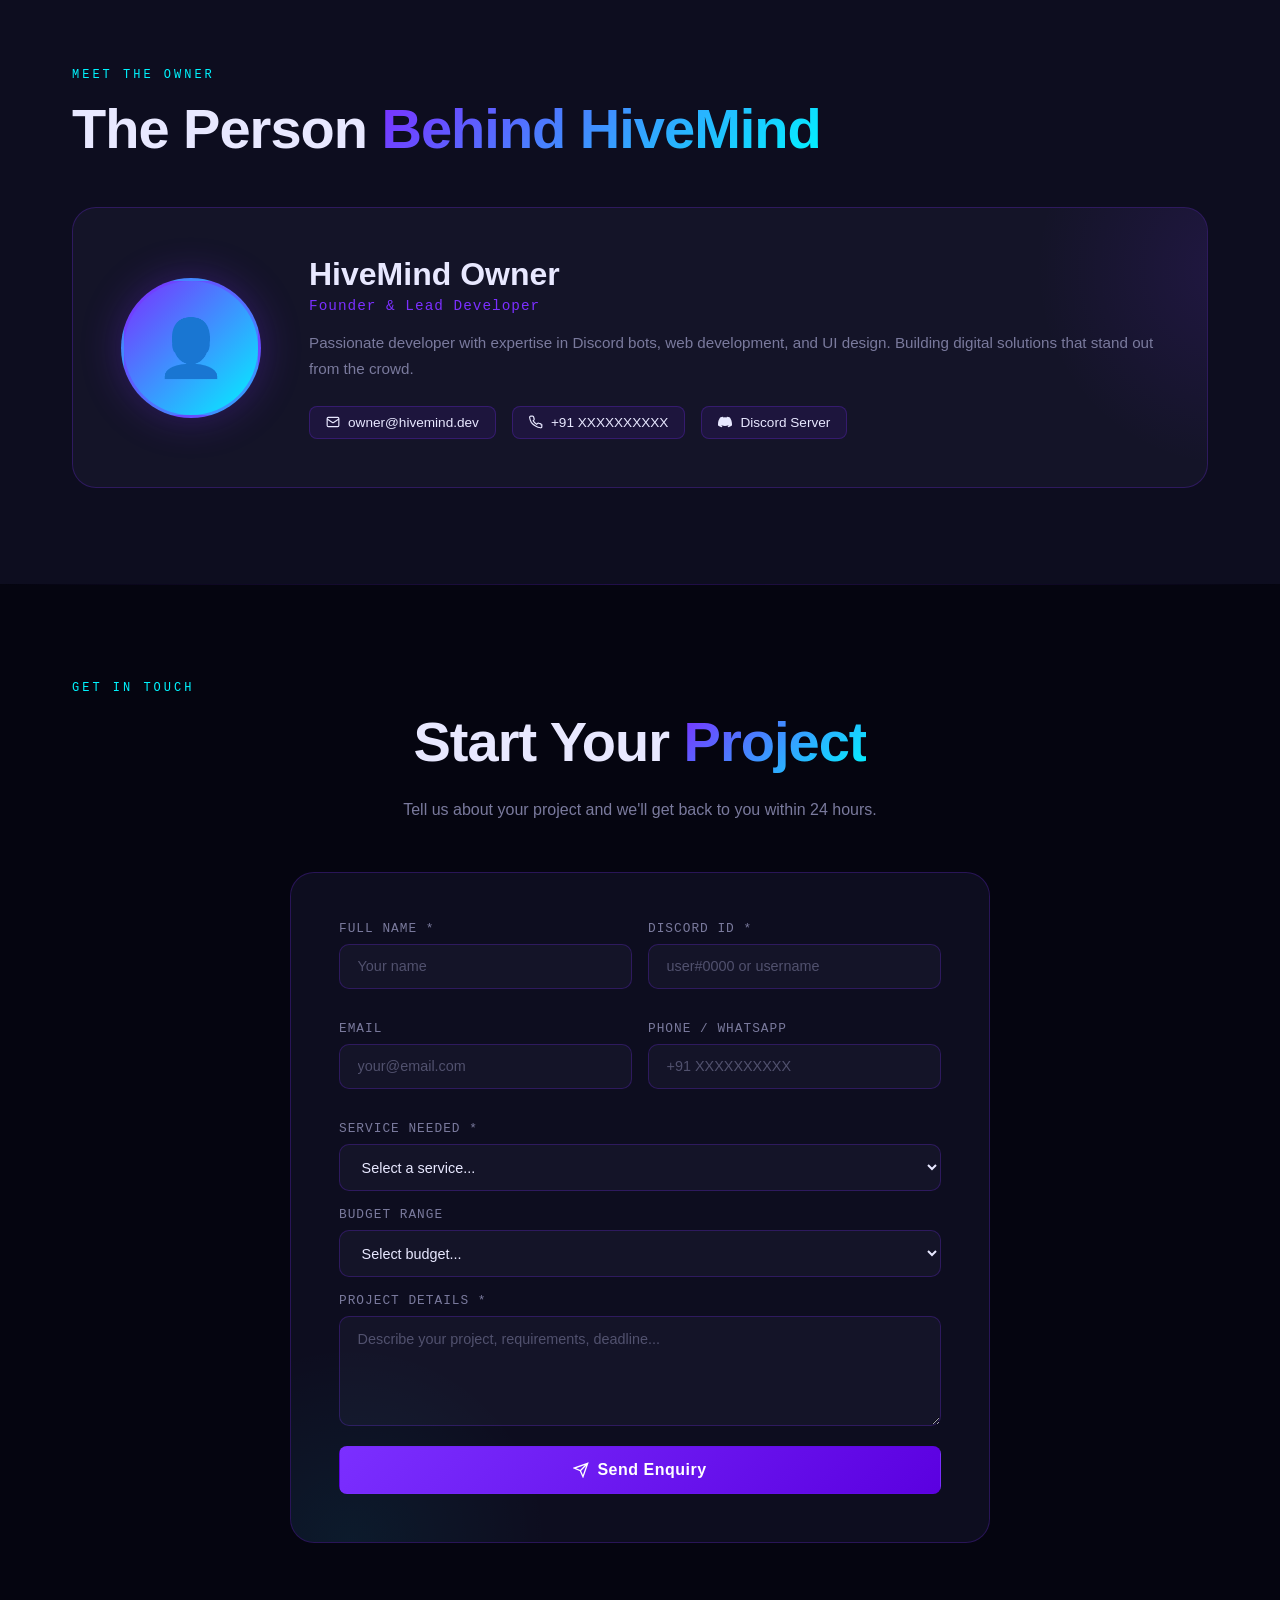
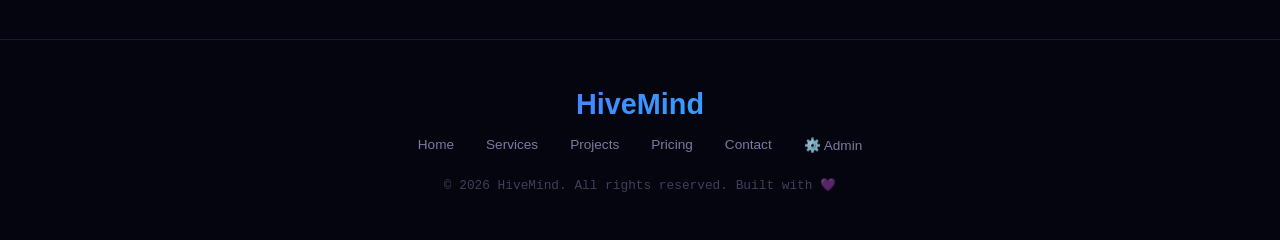
==== commit fedb4db5: "Update index.html" ====
--- a/index.html
+++ b/index.html
@@ -124,7 +124,7 @@
     <div class="divider"></div>
 
     <!-- ===== SERVICES ===== -->
-    <section id="services" style="padding:6rem 0">
+    <section id="services" class="scroll-reveal" style="padding:6rem 0">
         <div class="container">
             <span class="section-label">What We Do</span>
             <h2 class="section-title reveal">Our <span>Services</span></h2>
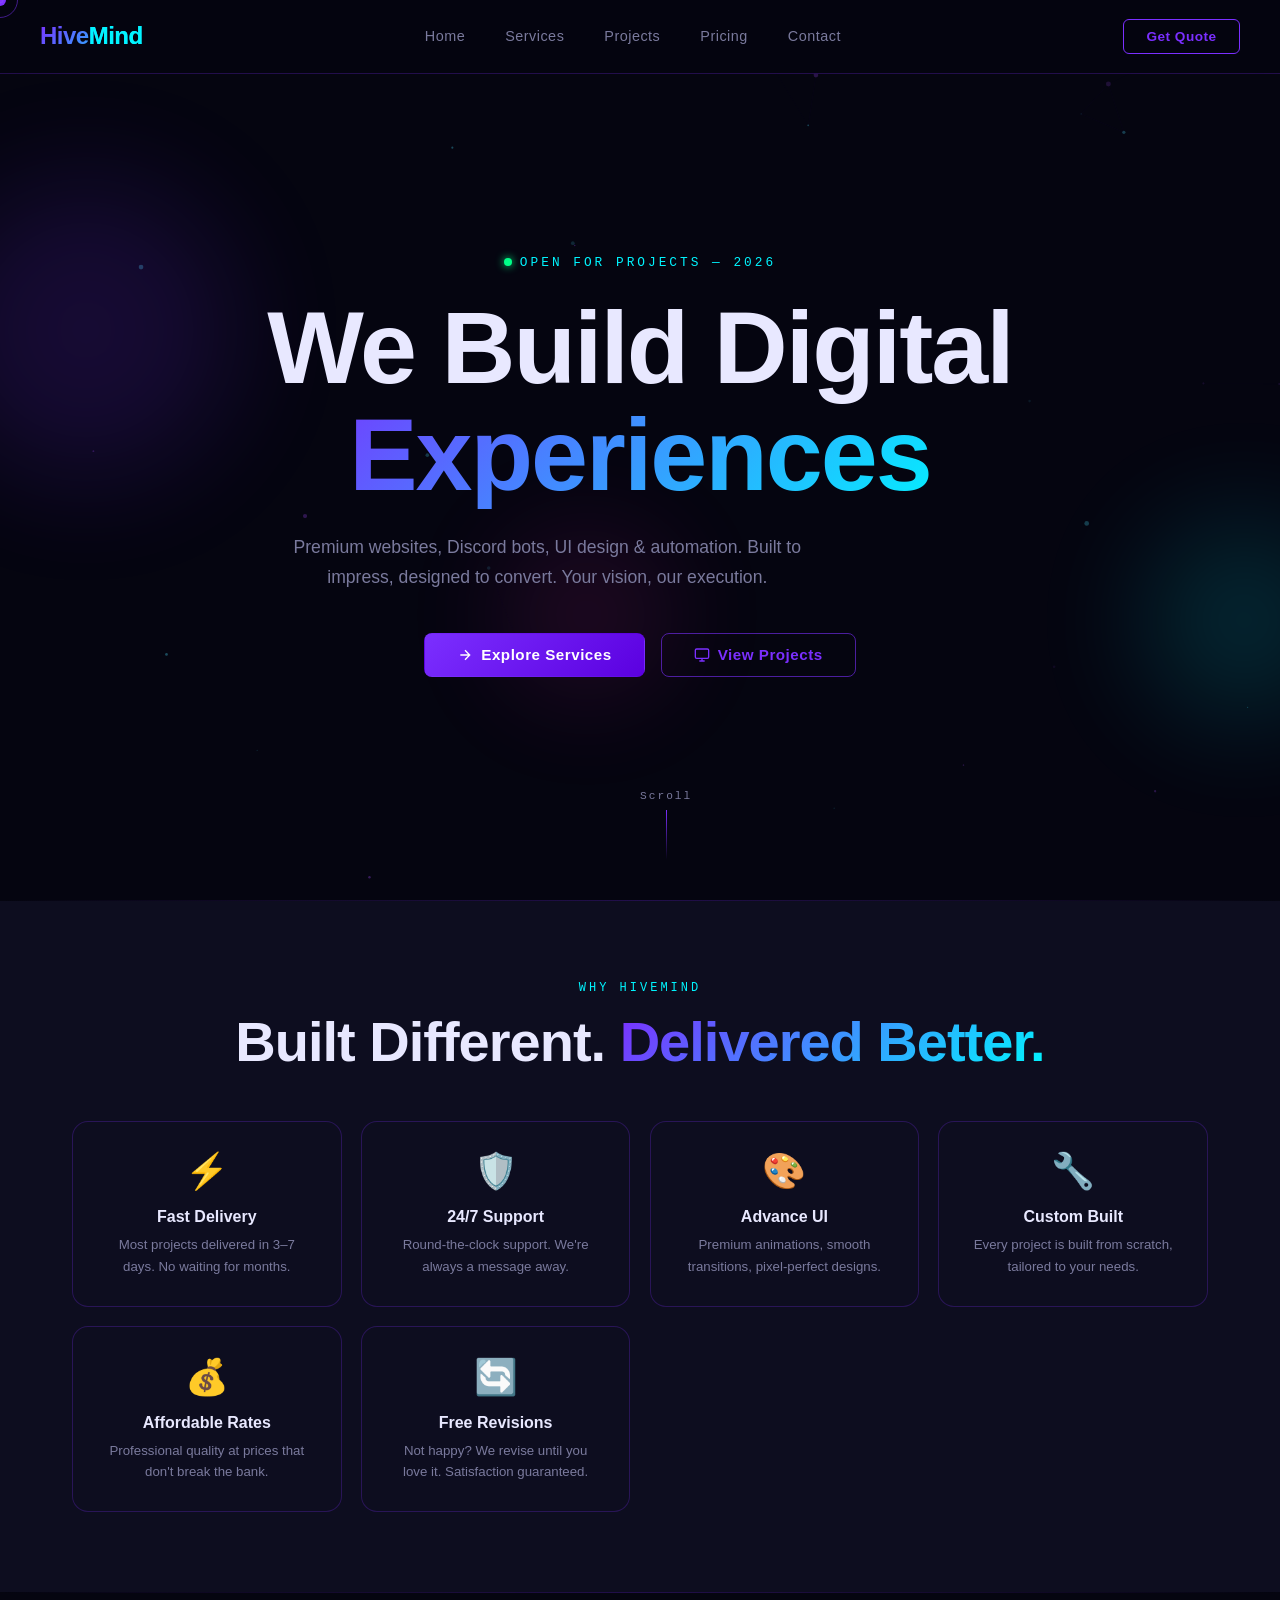
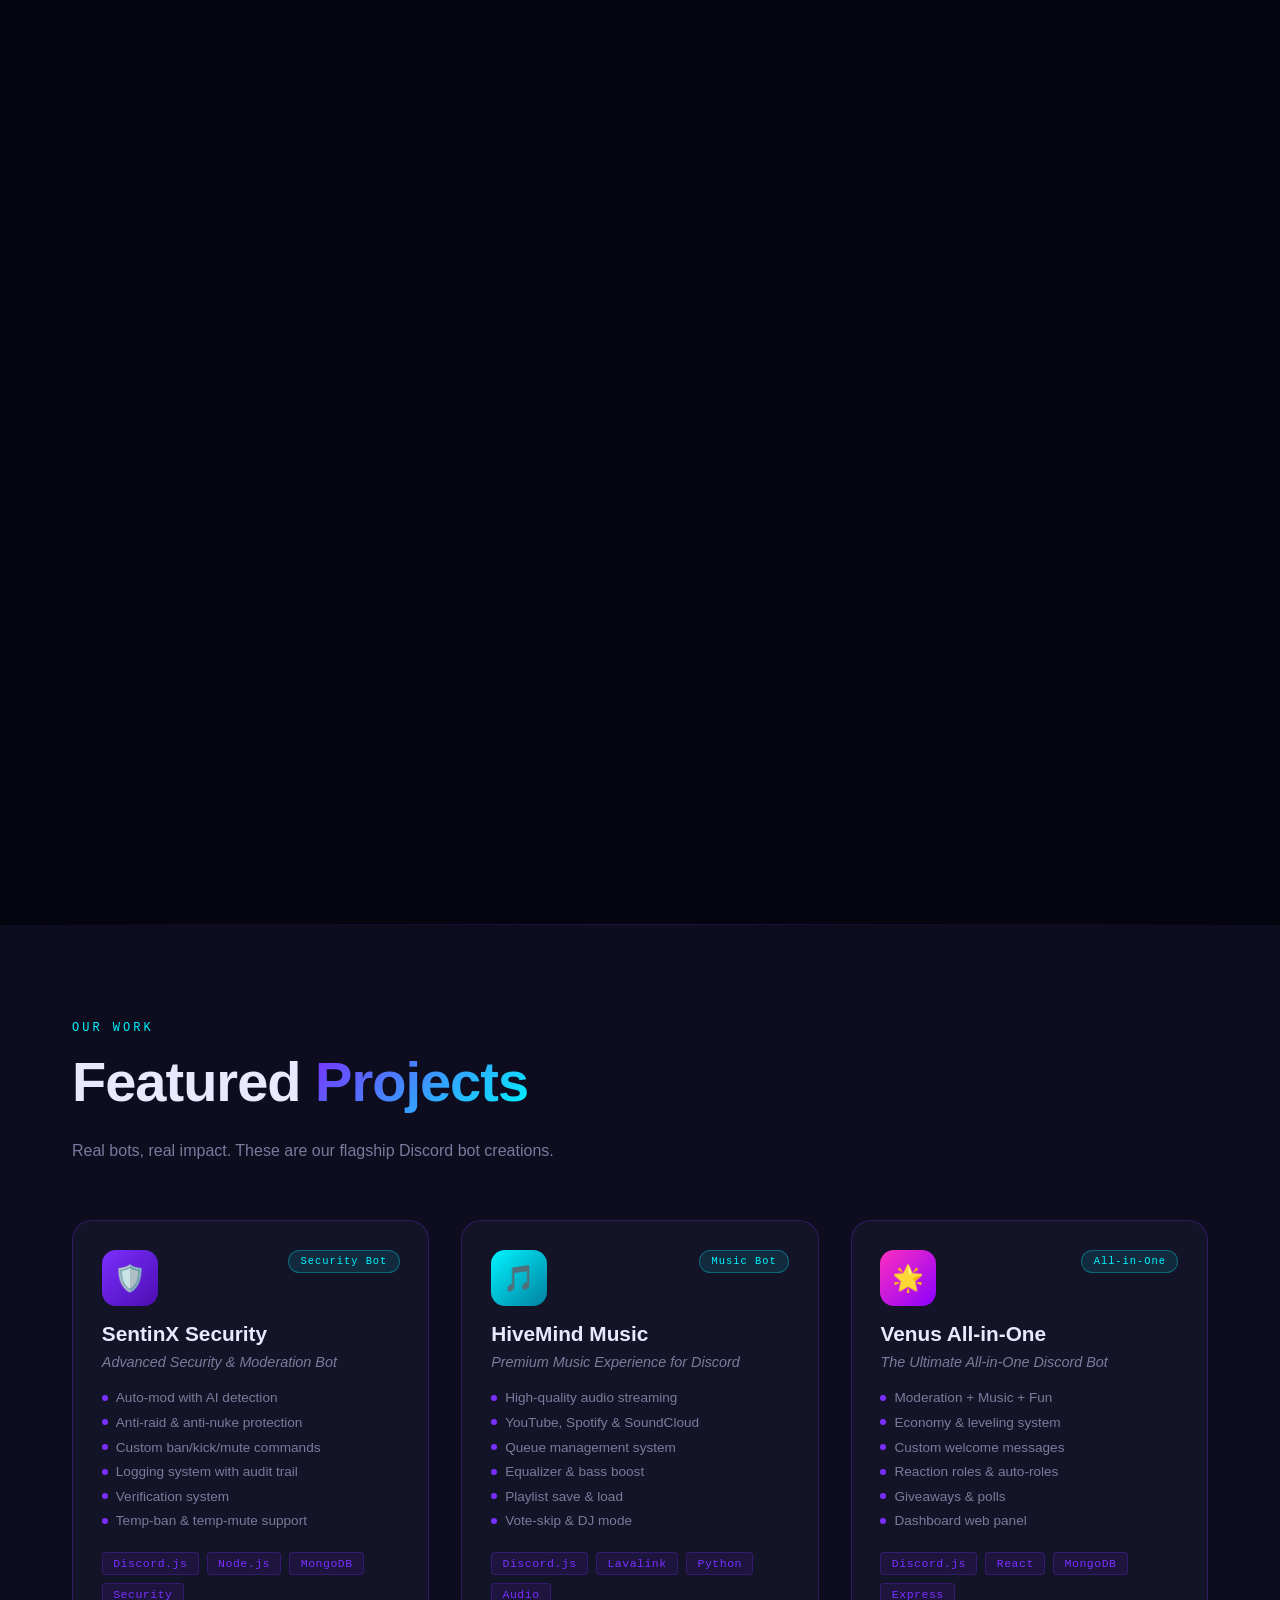
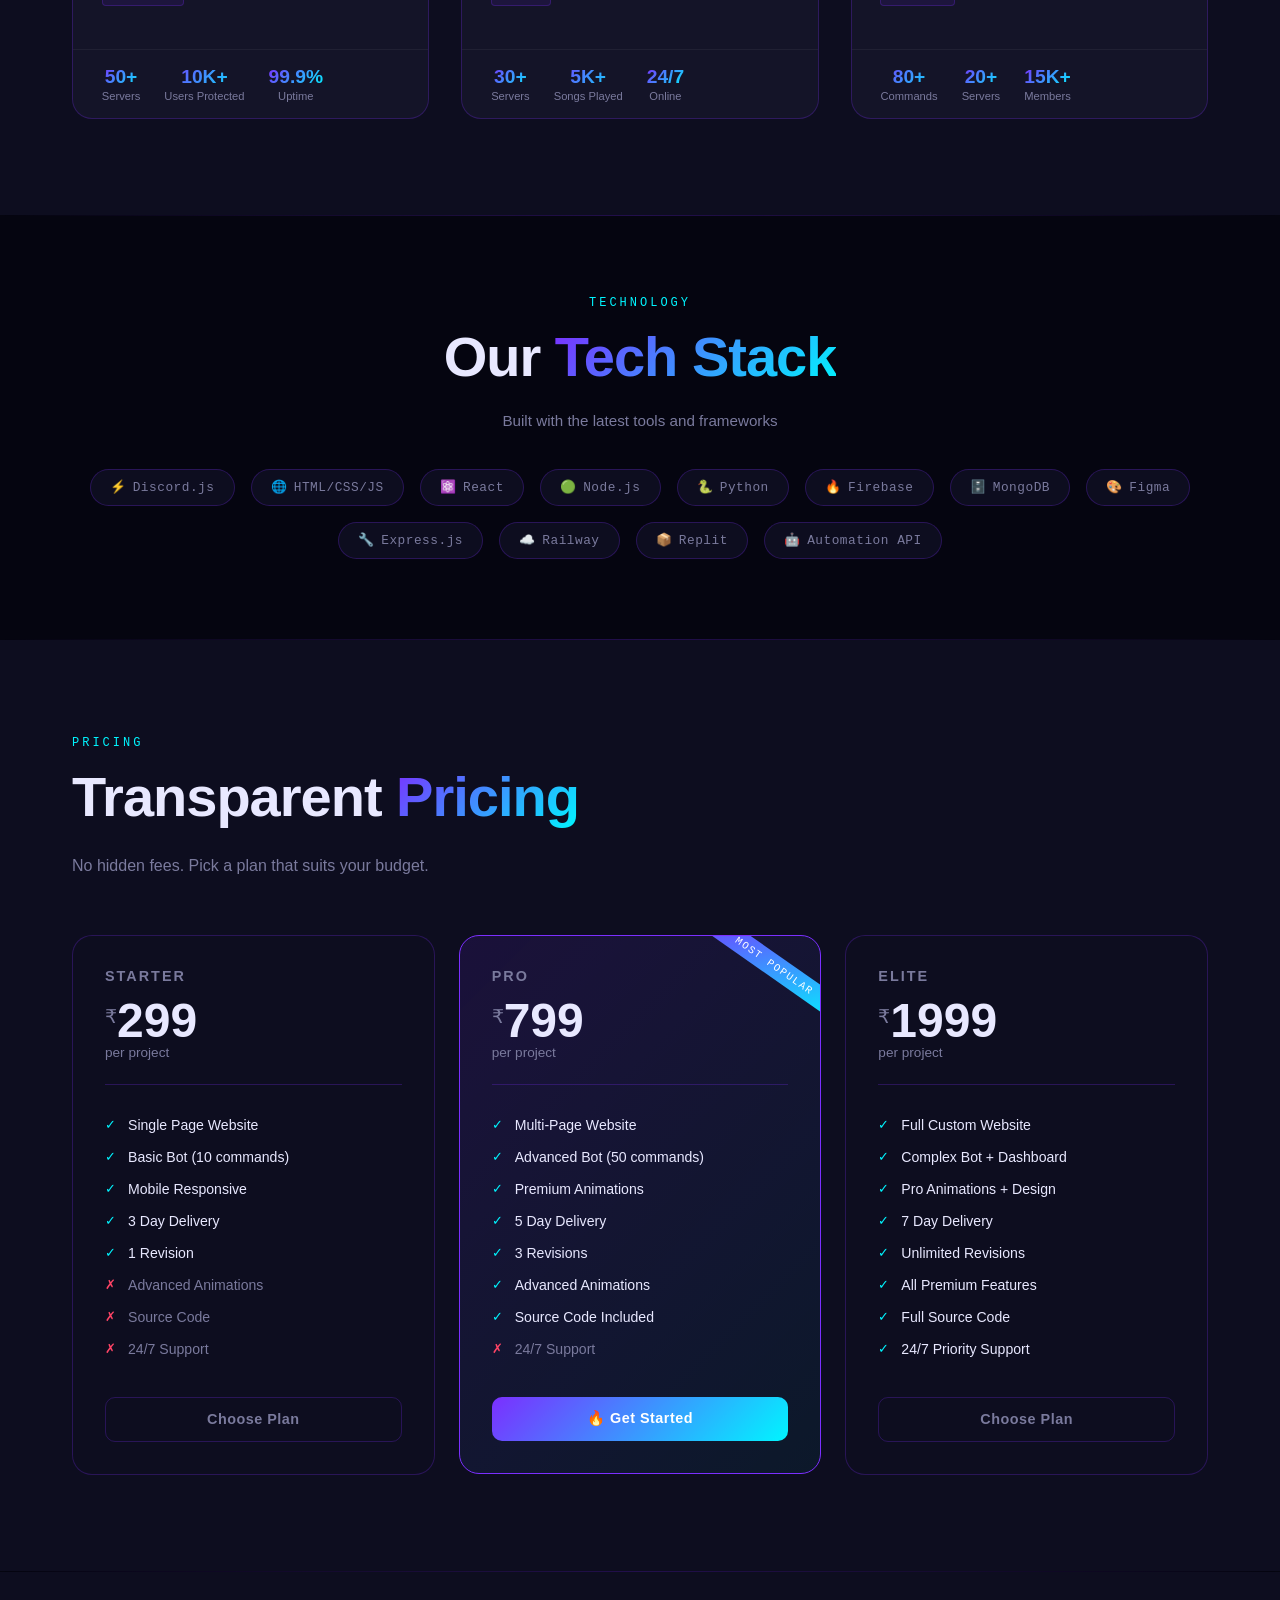
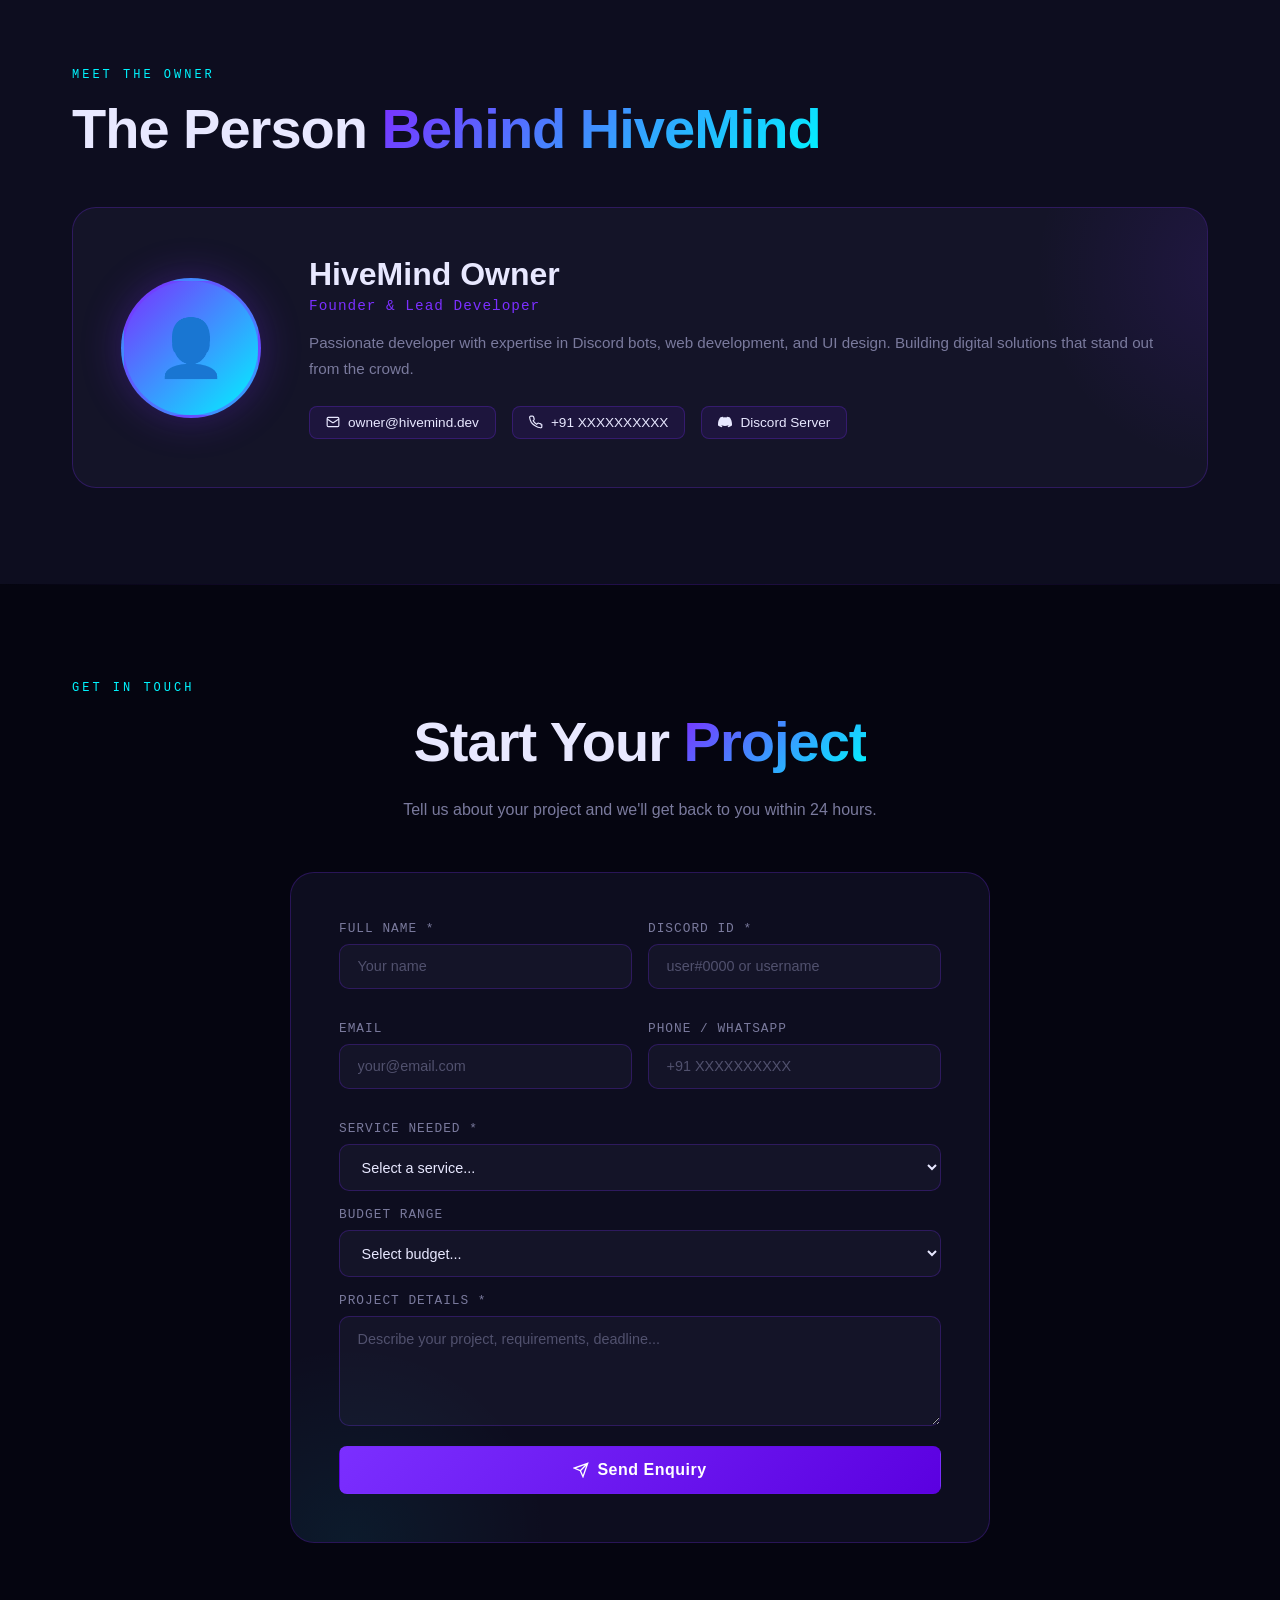
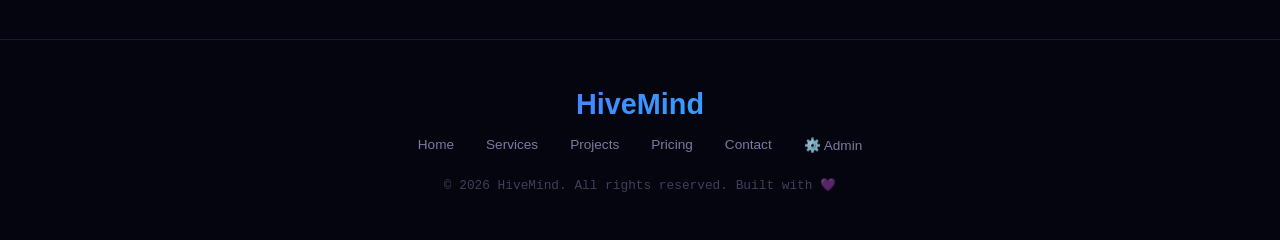
==== commit 5ac19d36: "Change form action URL to Google Apps Script" ====
--- a/index.html
+++ b/index.html
@@ -230,67 +230,68 @@
             <span class="section-label">Get In Touch</span>
             <h2 class="section-title reveal" style="text-align:center">Start Your <span>Project</span></h2>
             <p class="section-desc reveal" style="text-align:center;margin:0 auto 0">Tell us about your project and we'll get back to you within 24 hours.</p>
-            <div class="form-wrapper reveal">
-                <div id="formArea">
-                    <div class="form-row">
-                        <div class="form-group">
-                            <label>Full Name *</label>
-                            <input type="text" id="fName" placeholder="Your name">
-                        </div>
-                        <div class="form-group">
-                            <label>Discord ID *</label>
-                            <input type="text" id="fDiscord" placeholder="user#0000 or username">
-                        </div>
-                    </div>
-                    <div class="form-row">
-                        <div class="form-group">
-                            <label>Email</label>
-                            <input type="email" id="fEmail" placeholder="your@email.com">
-                        </div>
-                        <div class="form-group">
-                            <label>Phone / WhatsApp</label>
-                            <input type="text" id="fPhone" placeholder="+91 XXXXXXXXXX">
-                        </div>
-                    </div>
+            
+            <form action="https://script.google.com/macros/s/AKfycbxqXBybc0LY6GQnhwIPP0fQqMxDc_3zPYvgCTdPjlFKWMpFgm0tdYfb0shz7dZsRMwd/exec" method="POST" class="form-wrapper reveal">
+                <div class="form-row">
                     <div class="form-group">
-                        <label>Service Needed *</label>
-                        <select id="fService">
-                            <option value="">Select a service...</option>
-                            <option value="website">Website Development</option>
-                            <option value="ui">UI Design</option>
-                            <option value="discord-bot">Discord Bot</option>
-                            <option value="automation">Automation</option>
-                            <option value="portfolio">Portfolio</option>
-                            <option value="other">Other</option>
-                        </select>
+                        <label>Full Name *</label>
+                        <input type="text" name="name" id="fName" placeholder="Your name" required>
                     </div>
                     <div class="form-group">
-                        <label>Budget Range</label>
-                        <select id="fBudget">
-                            <option value="">Select budget...</option>
-                            <option value="under-500">Under ₹500</option>
-                            <option value="500-2000">₹500 – ₹2,000</option>
-                            <option value="2000-5000">₹2,000 – ₹5,000</option>
-                            <option value="5000+">₹5,000+</option>
-                        </select>
-                    </div>
+                        <label>Discord ID *</label>
+                        <input type="text" name="discord" id="fDiscord" placeholder="user#0000 or username" required>
+                    </div>
+                </div>
+                <div class="form-row">
                     <div class="form-group">
-                        <label>Project Details *</label>
-                        <textarea id="fDetails" rows="5" placeholder="Describe your project, requirements, deadline..."></textarea>
-                    </div>
-                    <button class="btn-primary" style="width:100%;padding:.9rem;justify-content:center;font-size:1rem" onclick="submitForm()">
-                        <svg width="16" height="16" viewBox="0 0 24 24" fill="none" stroke="currentColor" stroke-width="2"><path d="M22 2L11 13M22 2L15 22 11 13 2 9l20-7z"/></svg>
-                        Send Enquiry
-                    </button>
-                </div>
-                <div class="form-success" id="formSuccess">
-                    <div style="font-size:3rem;margin-bottom:1rem">🚀</div>
-                    <h3>Enquiry Sent!</h3>
-                    <p style="color:var(--muted);margin-top:.5rem">We'll get back to you within 24 hours. Check your Discord!</p>
-                </div>
-            </div>
-        </div>
-    </section>
+                        <label>Email</label>
+                        <input type="email" name="email" id="fEmail" placeholder="your@email.com">
+                    </div>
+                    <div class="form-group">
+                        <label>Phone / WhatsApp</label>
+                        <input type="text" name="phone" id="fPhone" placeholder="+91 XXXXXXXXXX">
+                    </div>
+                </div>
+                <div class="form-group">
+                    <label>Service Needed *</label>
+                    <select name="service" id="fService" required>
+                        <option value="">Select a service...</option>
+                        <option value="website">Website Development</option>
+                        <option value="ui">UI Design</option>
+                        <option value="discord-bot">Discord Bot</option>
+                        <option value="automation">Automation</option>
+                        <option value="portfolio">Portfolio</option>
+                        <option value="other">Other</option>
+                    </select>
+                </div>
+                <div class="form-group">
+                    <label>Budget Range</label>
+                    <select name="budget" id="fBudget">
+                        <option value="">Select budget...</option>
+                        <option value="under-500">Under ₹500</option>
+                        <option value="500-2000">₹500 – ₹2,000</option>
+                        <option value="2000-5000">₹2,000 – ₹5,000</option>
+                        <option value="5000+">₹5,000+</option>
+                    </select>
+                </div>
+                <div class="form-group">
+                    <label>Project Details *</label>
+                    <textarea name="details" id="fDetails" rows="5" placeholder="Describe your project, requirements, deadline..." required></textarea>
+                </div>
+                <button type="submit" class="btn-primary" style="width:100%;padding:.9rem;justify-content:center;font-size:1rem">
+                    <svg width="16" height="16" viewBox="0 0 24 24" fill="none" stroke="currentColor" stroke-width="2"><path d="M22 2L11 13M22 2L15 22 11 13 2 9l20-7z"/></svg>
+                    Send Enquiry
+                </button>
+            </form>
+
+            <div class="form-success" id="formSuccess" style="display:none;">
+                <div style="font-size:3rem;margin-bottom:1rem">🚀</div>
+                <h3>Enquiry Sent!</h3>
+                <p style="color:var(--muted);margin-top:.5rem">We'll get back to you within 24 hours. Check your Discord!</p>
+            </div>
+        </div>
+    </section>
+
 
     <!-- ===== FOOTER ===== -->
     <footer>
@@ -315,8 +316,21 @@
     <div class="admin-panel">
         <div class="admin-header">
             <h2>⚙️ HiveMind Admin</h2>
-            <button class="admin-close" onclick="closeAdmin()">✕</button>
-        </div>
+            <div class="theme-switch-wrapper">
+    <label class="theme-switch" for="adminThemeCheckbox">
+        <input type="checkbox" id="adminThemeCheckbox" onclick="toggleAdminTheme()">
+        <div class="slider round"></div>
+    </label>
+    <span style="font-size: 0.8rem; color: #8892b0;">Neon Glow</span>
+</div>
+
+        <button class="admin-close" onclick="closeAdmin()">✕</button>
+        </div>
+<!-- ANNOUNCEMENT BANNER -->
+<div id="announcement-banner" style="background: #ff007f; color: white; text-align: center; padding: 10px; font-weight: bold; width: 100%; cursor: pointer;" onclick="this.style.display='none'">
+    📢 Click here to hide: "Abhi hamare naye bot pe kaam chal raha hai, stay tuned!"
+</div>
+
         <div class="admin-body" id="adminBody">
             <!-- Populated by JS -->
         </div>
--- a/style.css
+++ b/style.css
@@ -628,6 +628,77 @@
 }
 /* Custom Scroll Reveal Classes (Safe Mode) */
 .scroll-reveal {
+  /* --- ADMIN THEME SWITCHER & NEON LOOK --- */
+.theme-switch-wrapper {
+    display: flex;
+    align-items: center;
+    gap: 10px;
+    margin-left: auto;
+    margin-right: 15px;
+}
+.theme-switch {
+    display: inline-block;
+    height: 20px;
+    position: relative;
+    width: 40px;
+}
+.theme-switch input {
+    display: none;
+}
+.slider {
+    background-color: #233554;
+    bottom: 0;
+    cursor: pointer;
+    left: 0;
+    position: absolute;
+    right: 0;
+    top: 0;
+    transition: .4s;
+}
+.slider:before {
+    background-color: #64ffda;
+    bottom: 3px;
+    content: "";
+    height: 14px;
+    left: 4px;
+    position: absolute;
+    transition: .4s;
+    width: 14px;
+}
+input:checked + .slider {
+    background-color: #0a192f;
+    box-shadow: 0 0 10px #00f0ff;
+}
+input:checked + .slider:before {
+    transform: translateX(18px);
+    background-color: #00f0ff;
+}
+.slider.round {
+    border-radius: 34px;
+}
+.slider.round:before {
+    border-radius: 50%;
+}
+
+/* Cyberpunk Neon Glow Theme Class */
+.admin-neon-theme {
+    background: linear-gradient(145deg, #0d0221, #0f0c1b) !important;
+    border: 2px solid #00f0ff !important;
+    box-shadow: 0 0 25px rgba(0, 240, 255, 0.3) !important;
+}
+.admin-neon-theme .admin-header {
+    border-bottom: 1px solid #ff007f !important;
+}
+.admin-neon-theme h2 {
+    color: #00f0ff !important;
+    text-shadow: 0 0 10px rgba(0, 240, 255, 0.6) !important;
+}
+.admin-neon-theme button, .admin-neon-theme .btn {
+    background: linear-gradient(90deg, #ff007f, #7928ca) !important;
+    border: none !important;
+    box-shadow: 0 0 15px rgba(255, 0, 127, 0.4) !important;
+}
+  
     opacity: 0;
     transform: translateY(30px);
     transition: opacity 0.8s ease-out, transform 0.8s ease-out;
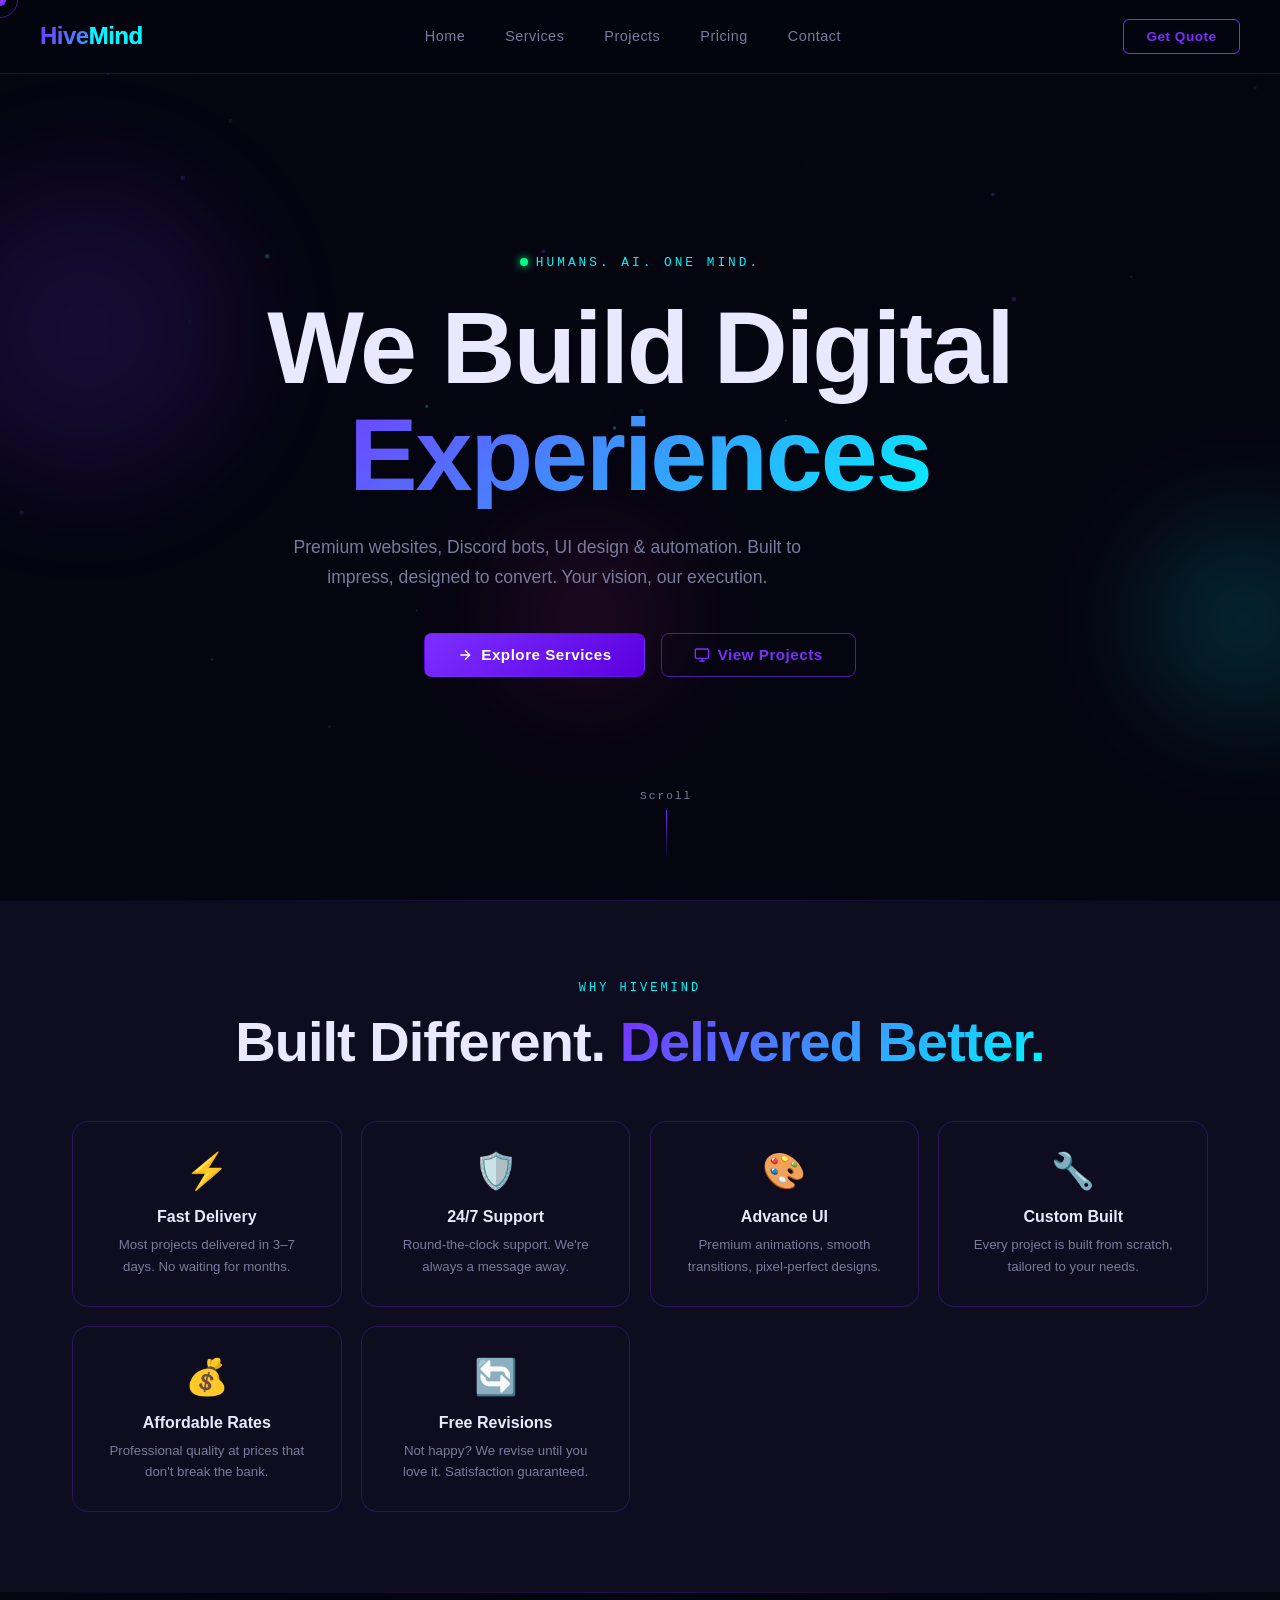
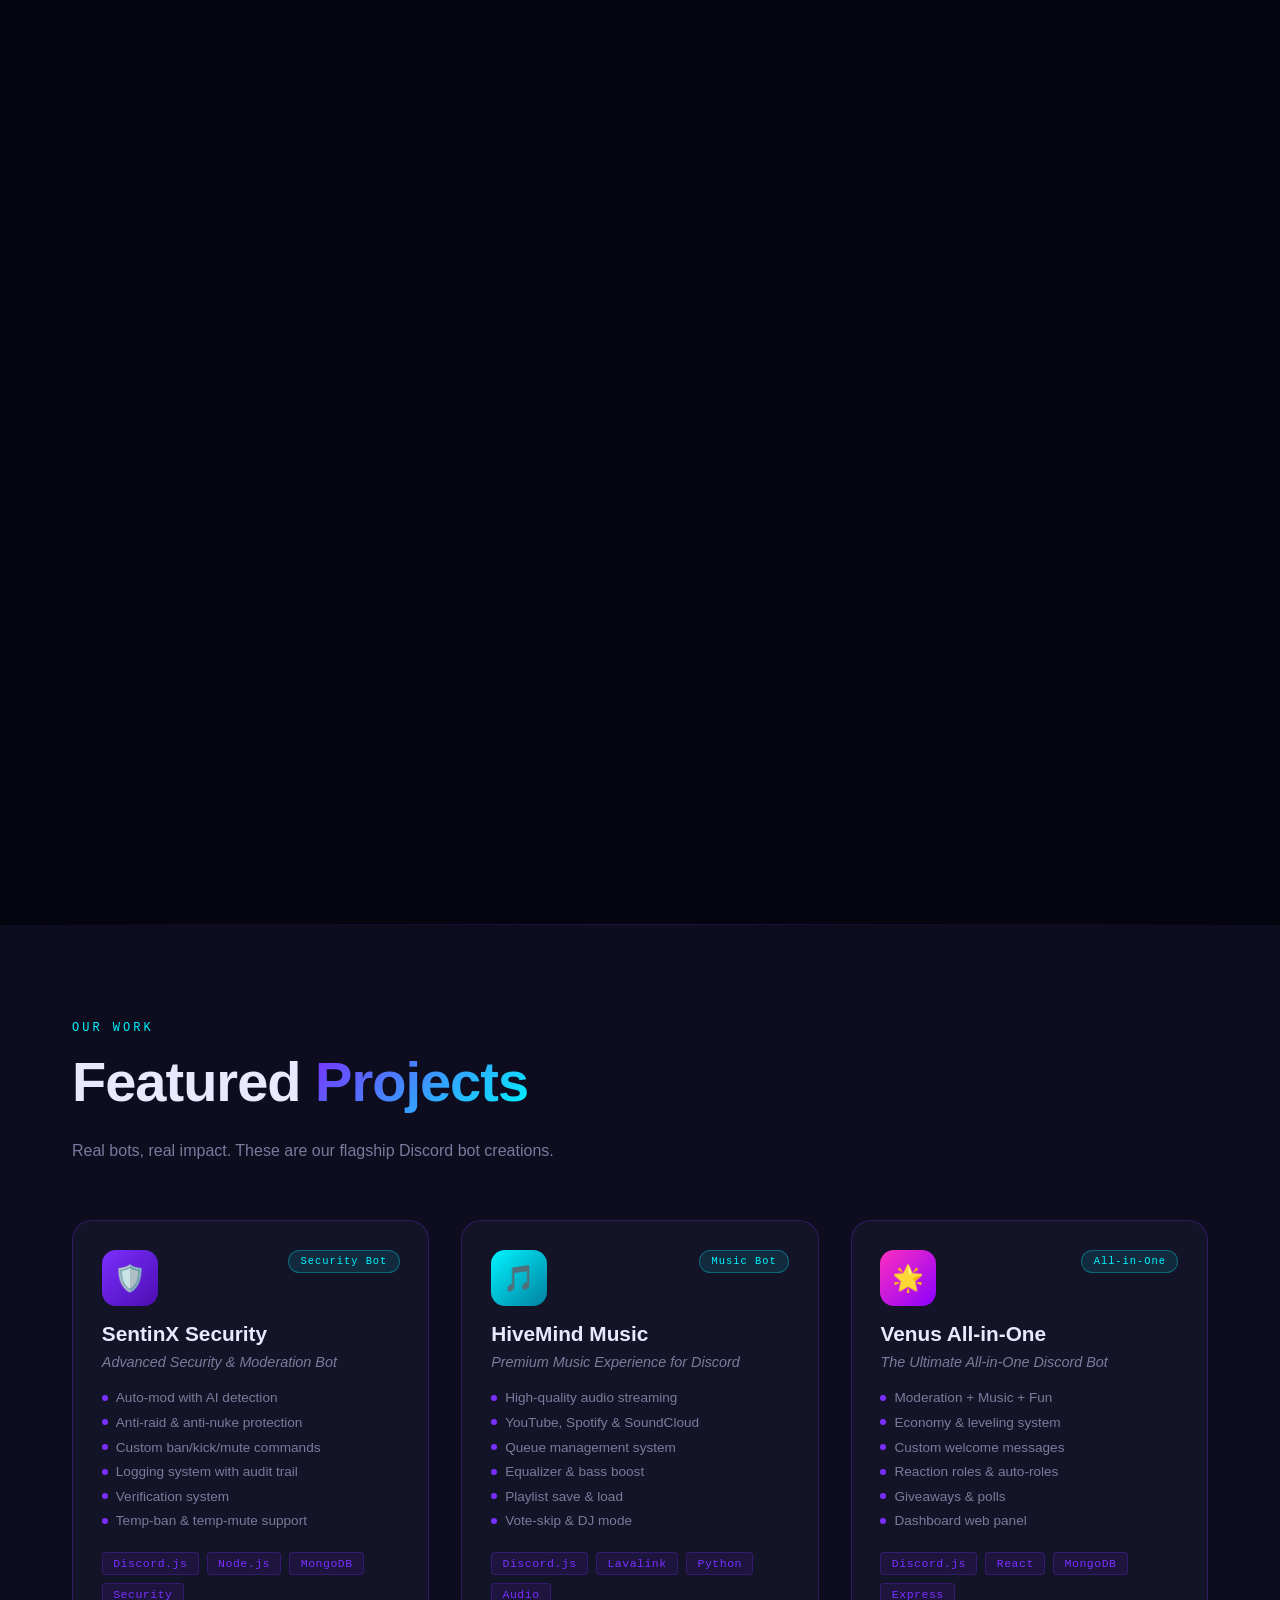
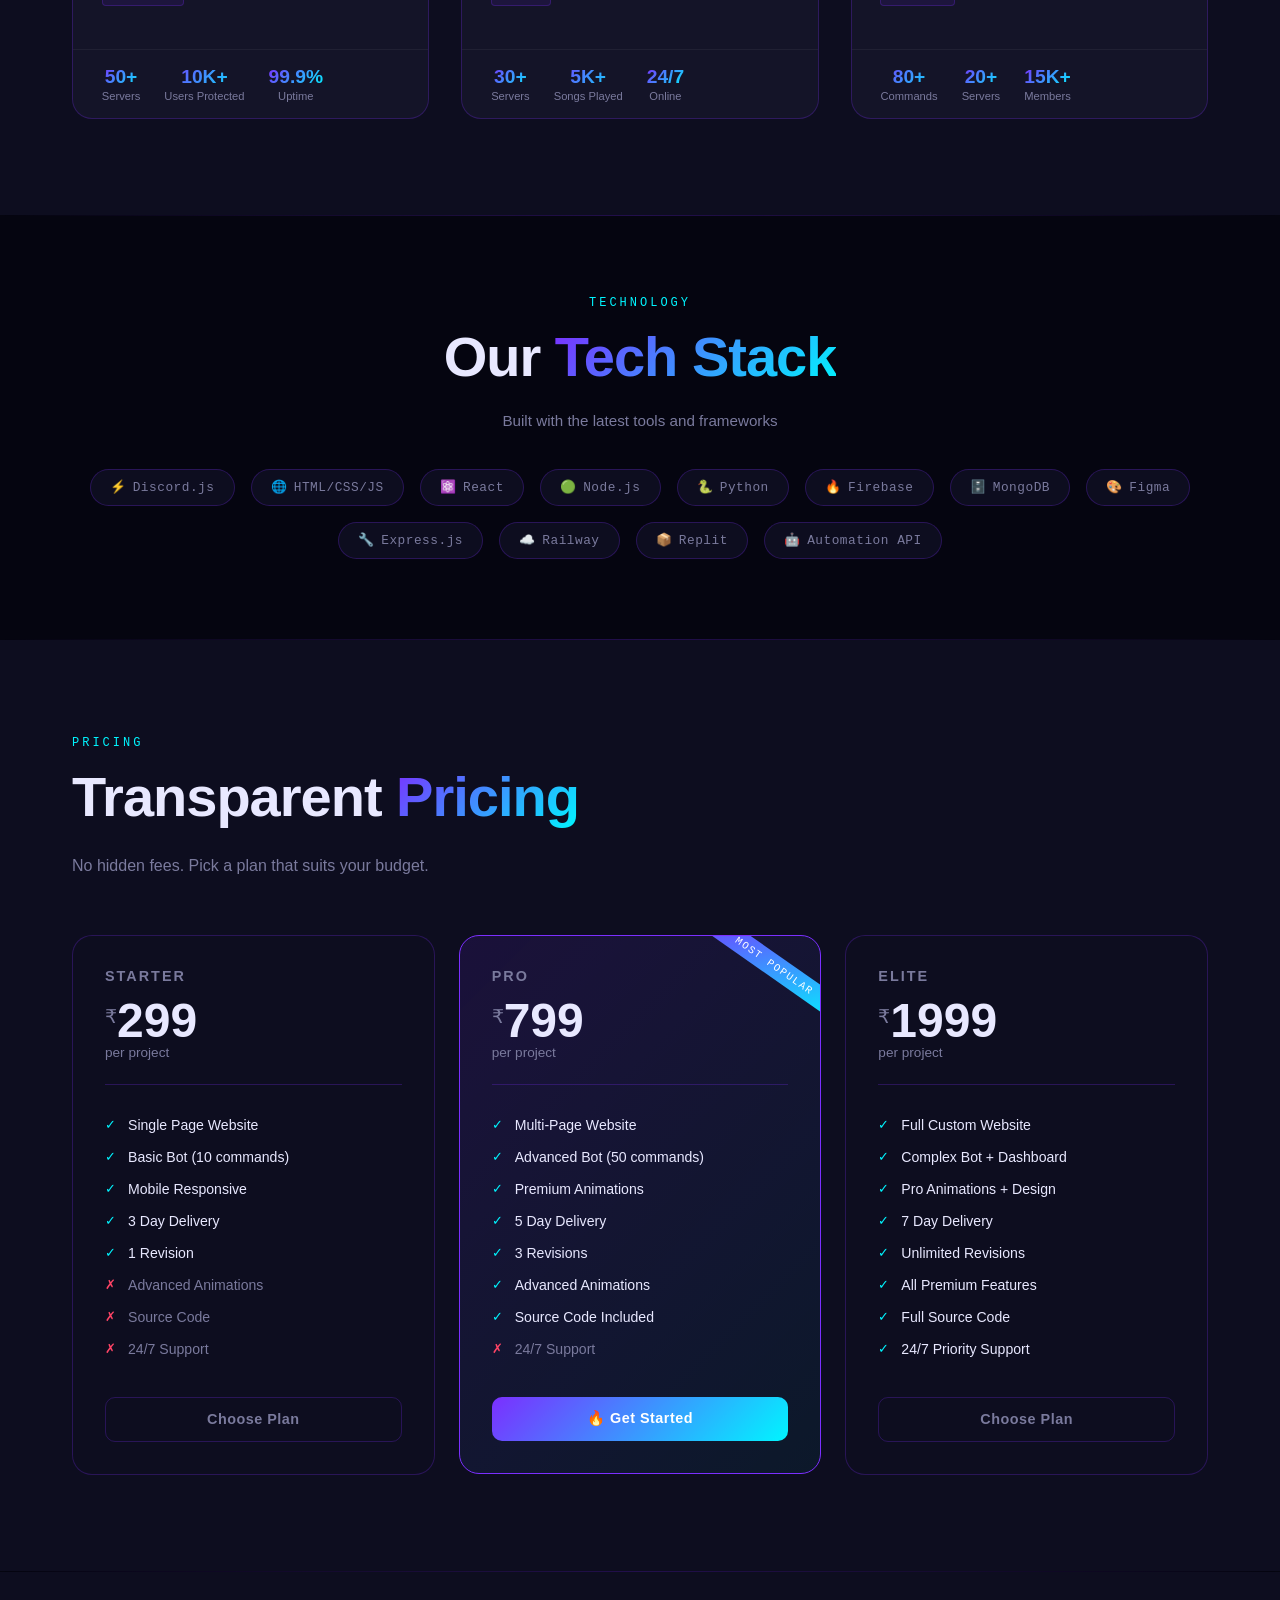
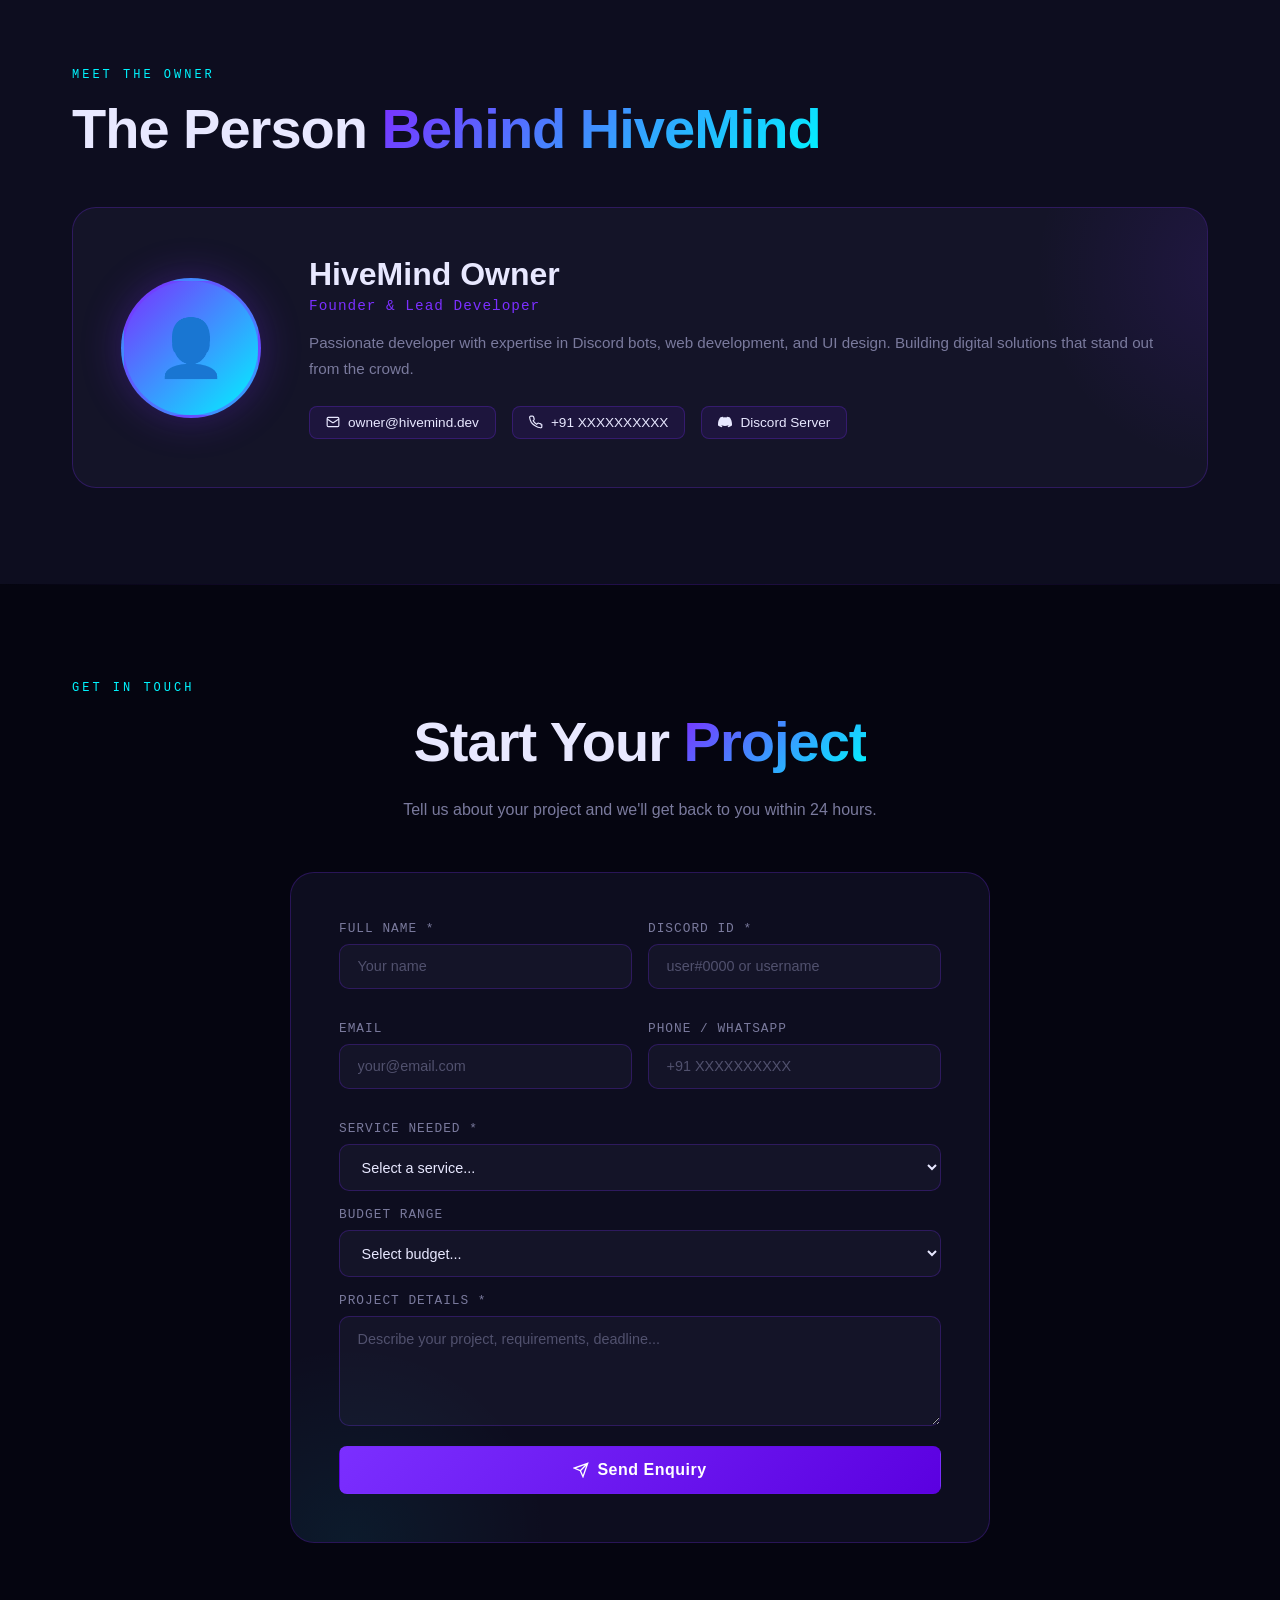
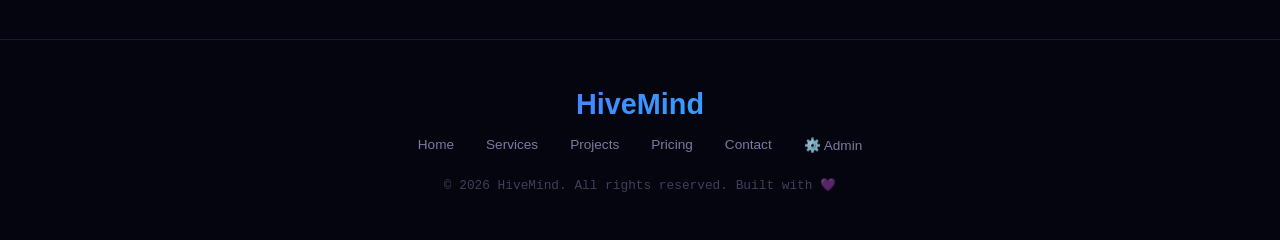
==== commit 520eb209: "Update index.html" ====
--- a/index.html
+++ b/index.html
@@ -54,7 +54,7 @@
         <div class="float-2"></div>
         <div class="float-3"></div>
         <div class="container" style="position:relative;z-index:1">
-            <div class="hero-eyebrow"><span class="status-dot"></span>Open for Projects — 2026</div>
+           <div class="hero-eyebrow"><span class="status-dot"></span>Humans. AI. One Mind.</div>
             <h1 class="hero-title">
                 <span class="line1">We Build Digital</span>
                 <span class="grad">Experiences</span>
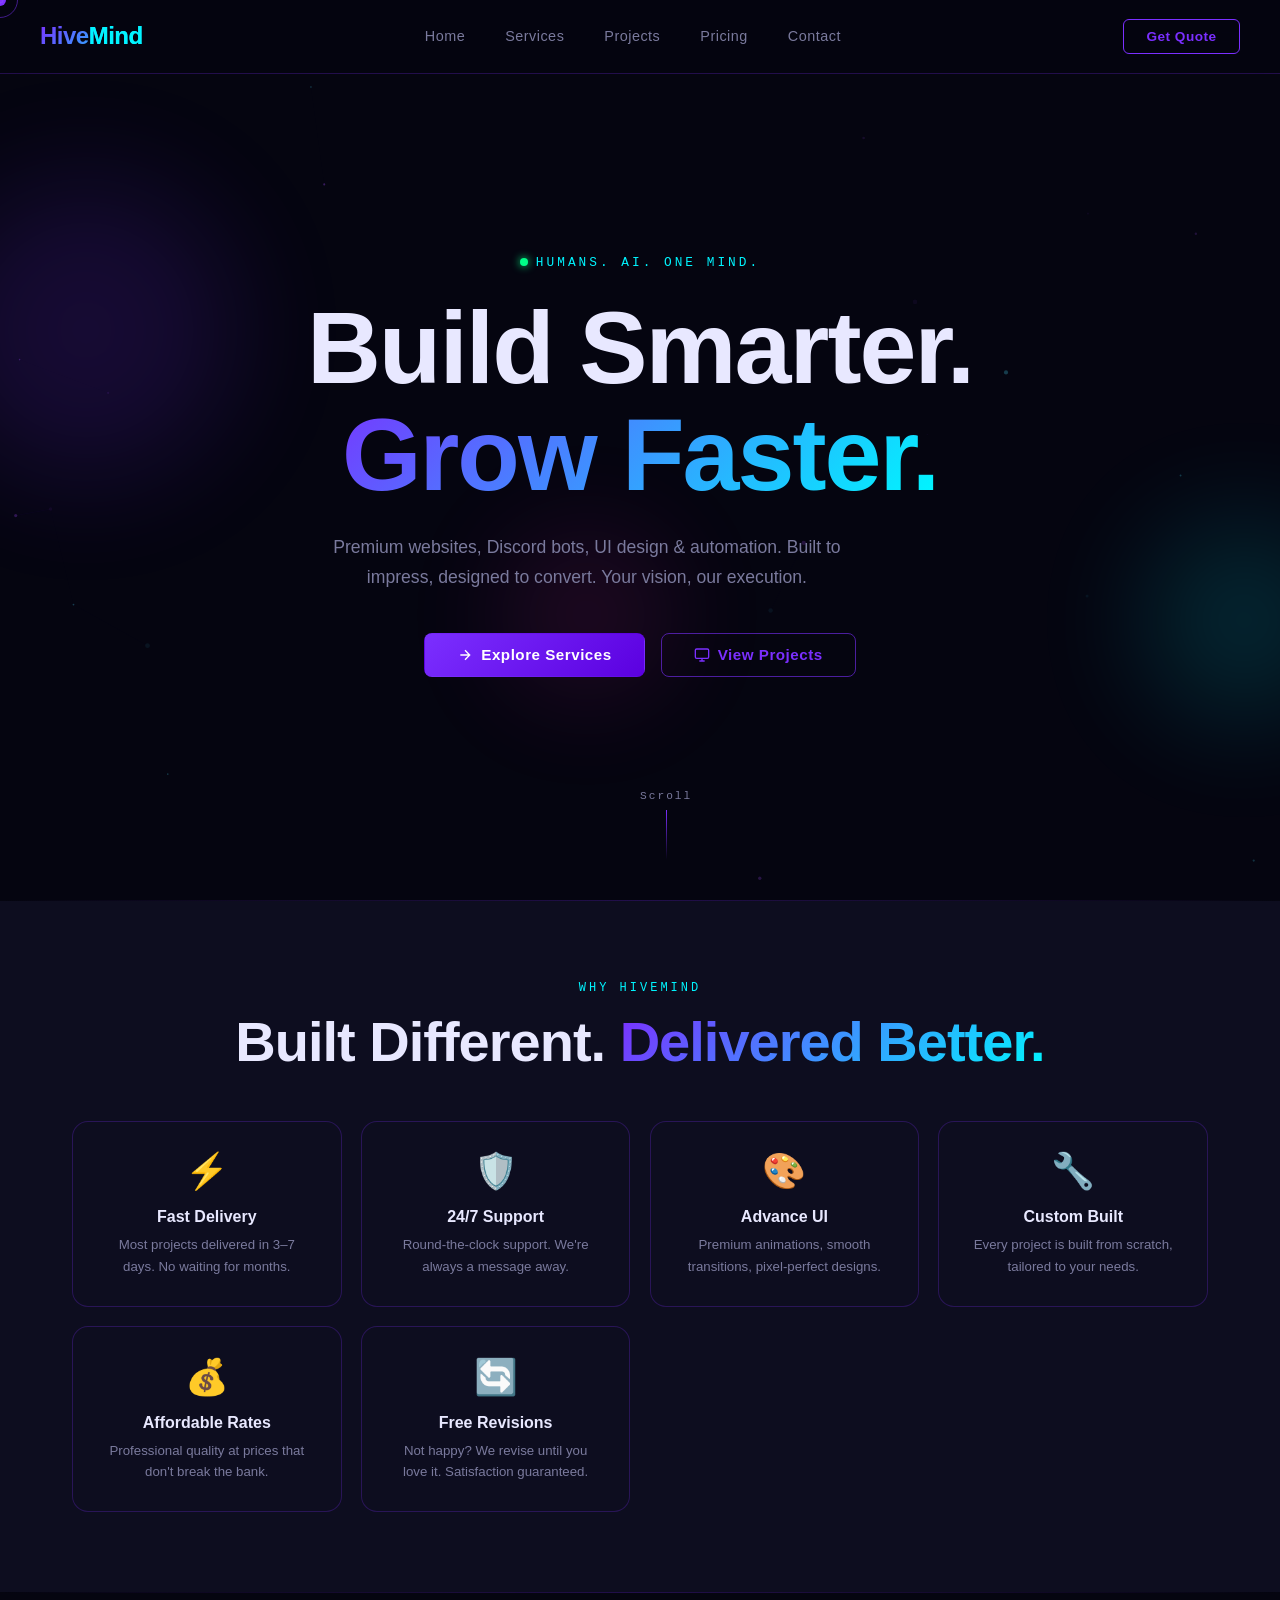
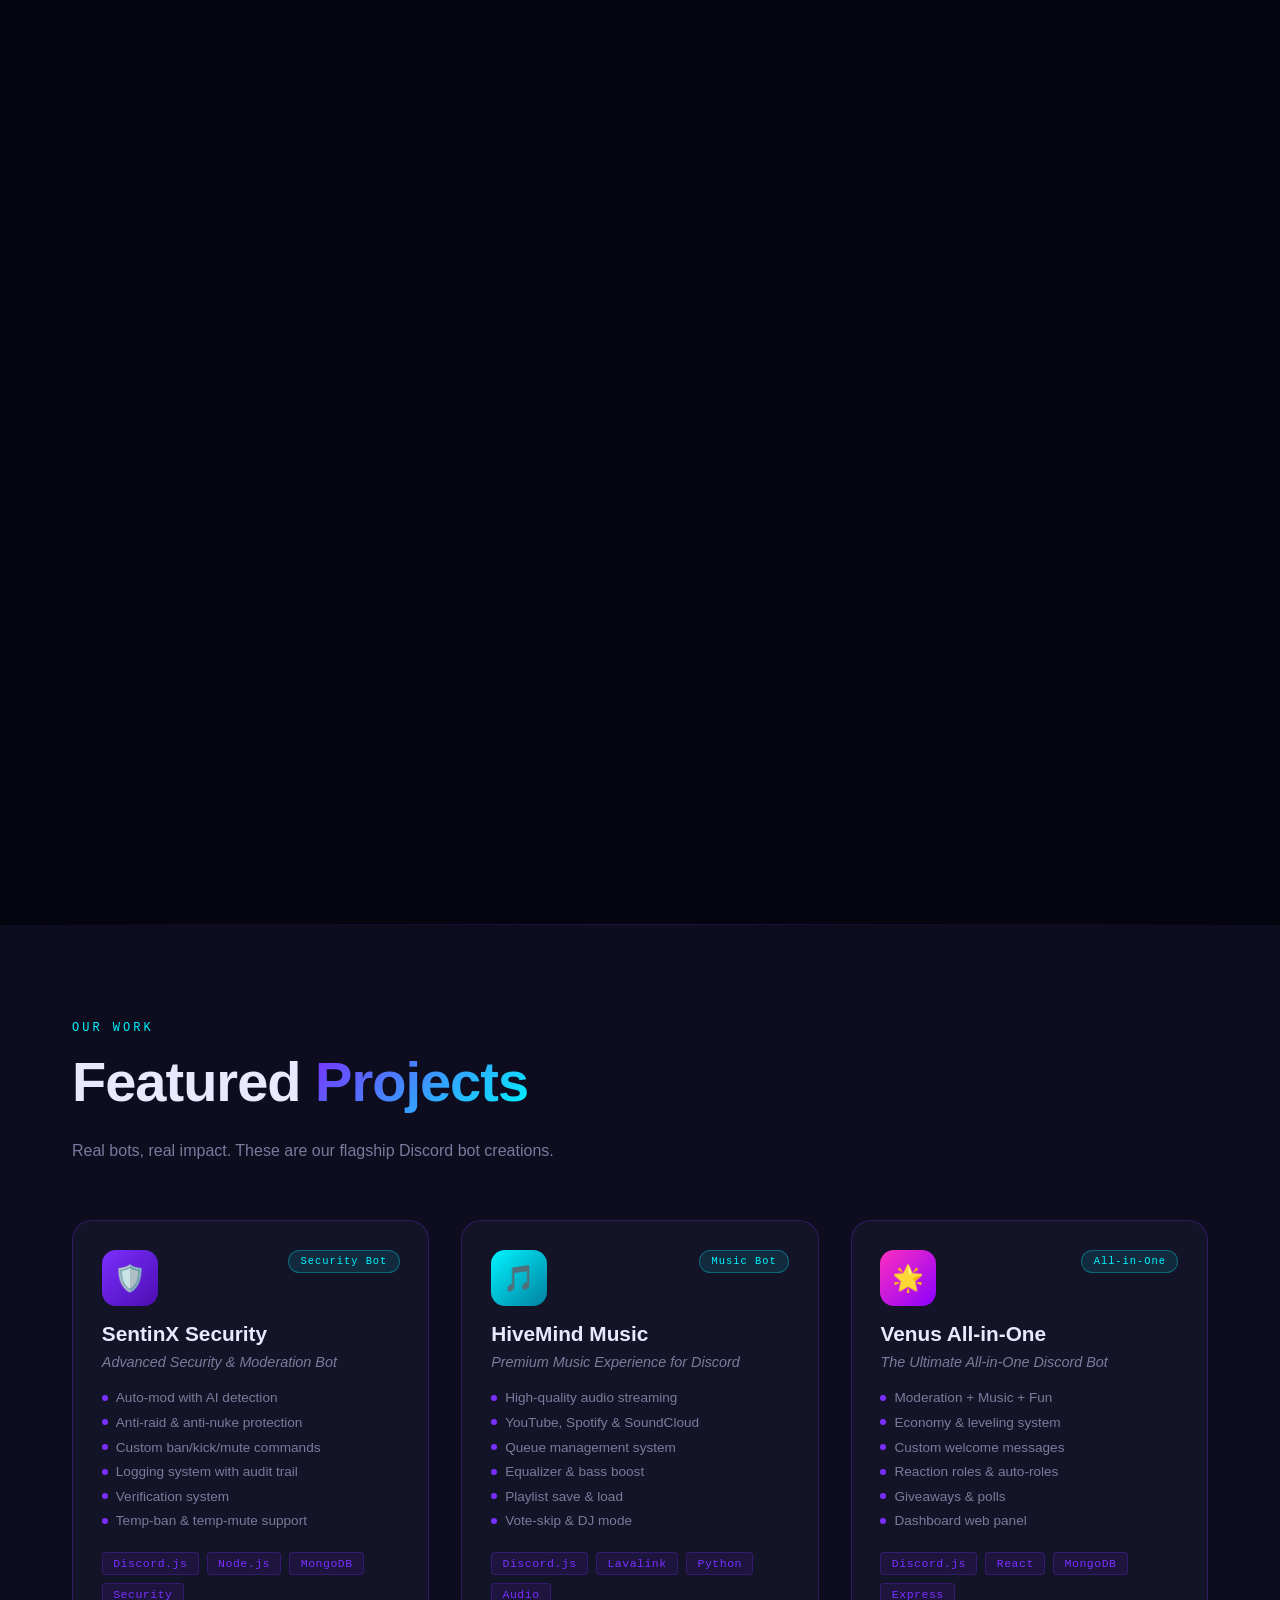
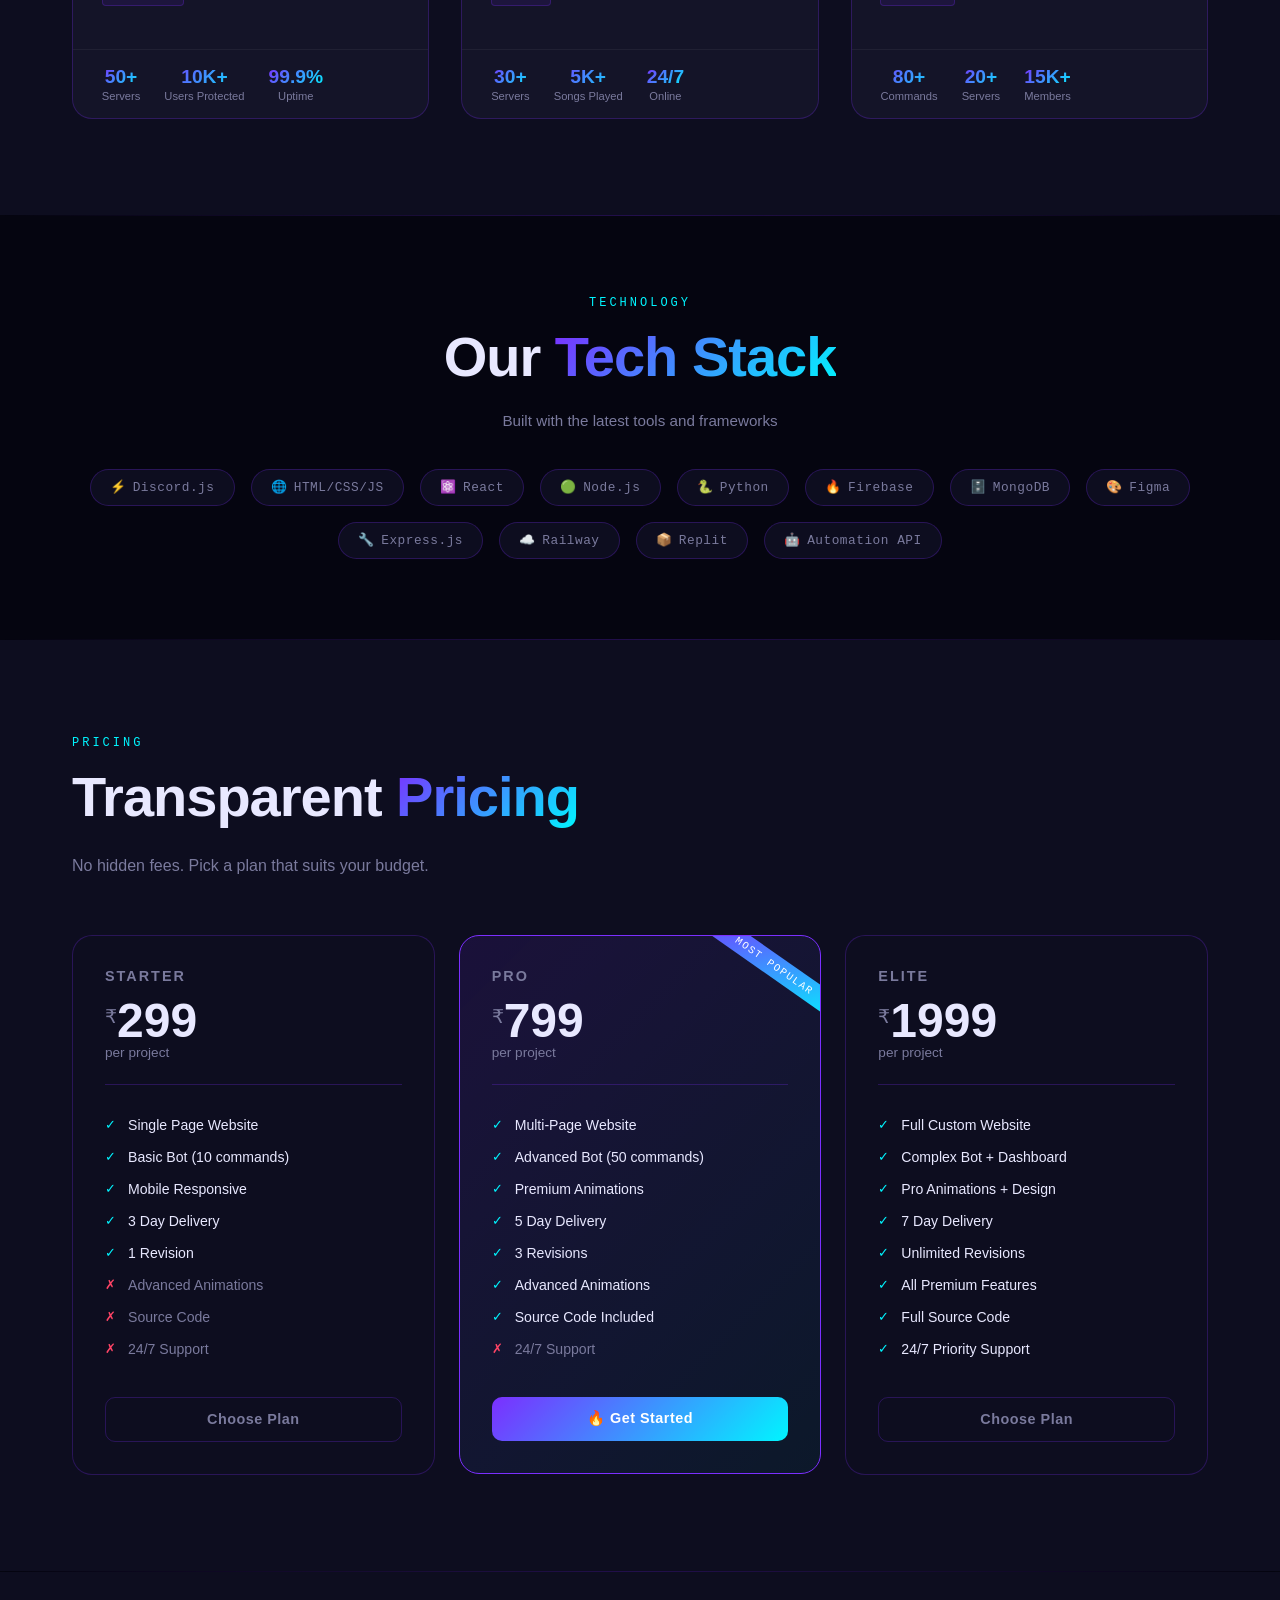
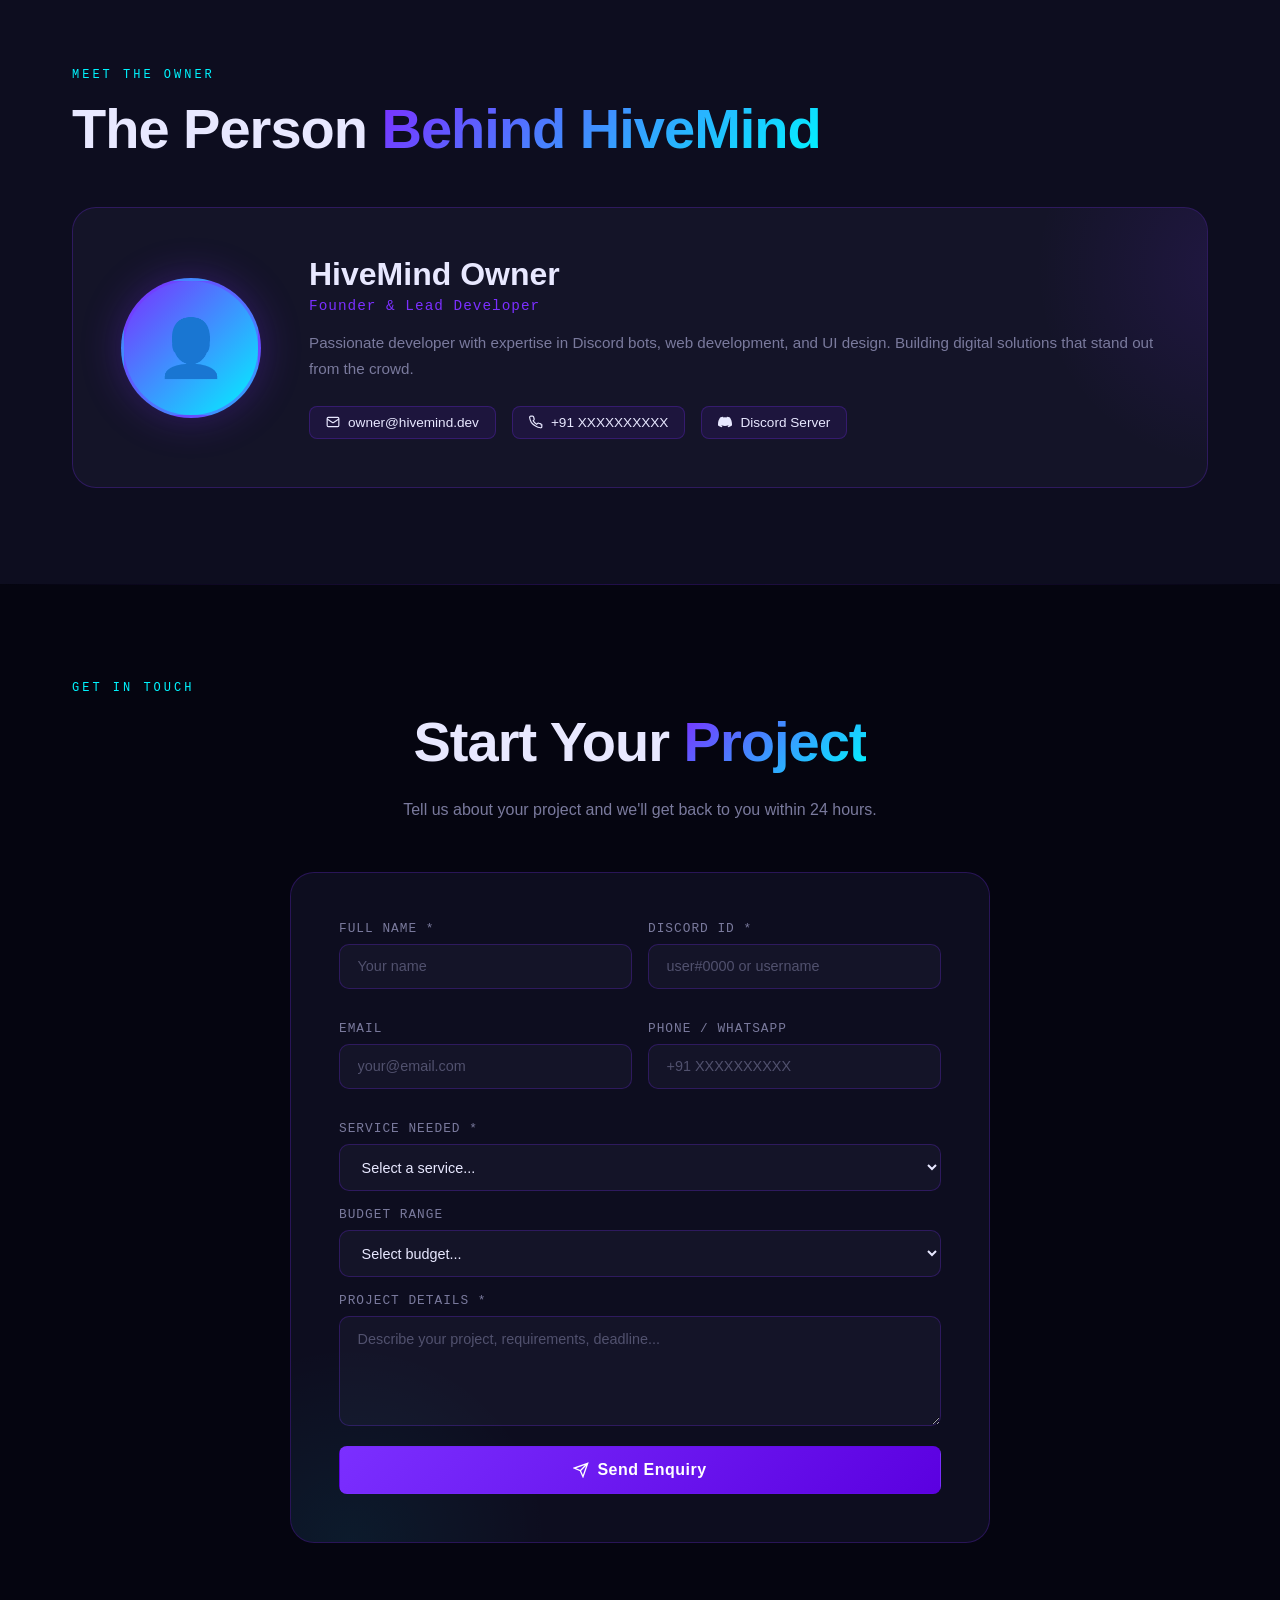
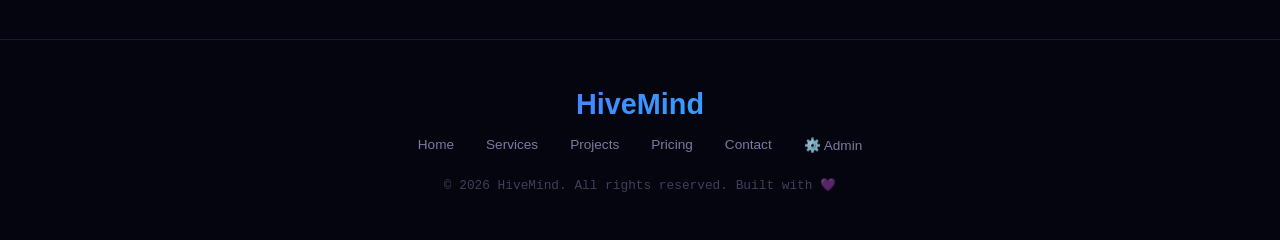
==== commit 45856691: "Update index.html" ====
--- a/index.html
+++ b/index.html
@@ -56,8 +56,8 @@
         <div class="container" style="position:relative;z-index:1">
            <div class="hero-eyebrow"><span class="status-dot"></span>Humans. AI. One Mind.</div>
             <h1 class="hero-title">
-                <span class="line1">We Build Digital</span>
-                <span class="grad">Experiences</span>
+                <span class="line1">Build Smarter.</span>
+<span class="grad">Grow Faster.</span>
             </h1>
             <p class="hero-sub">Premium websites, Discord bots, UI design & automation. Built to impress, designed to convert. Your vision, our execution.</p>
             <div class="hero-btns">
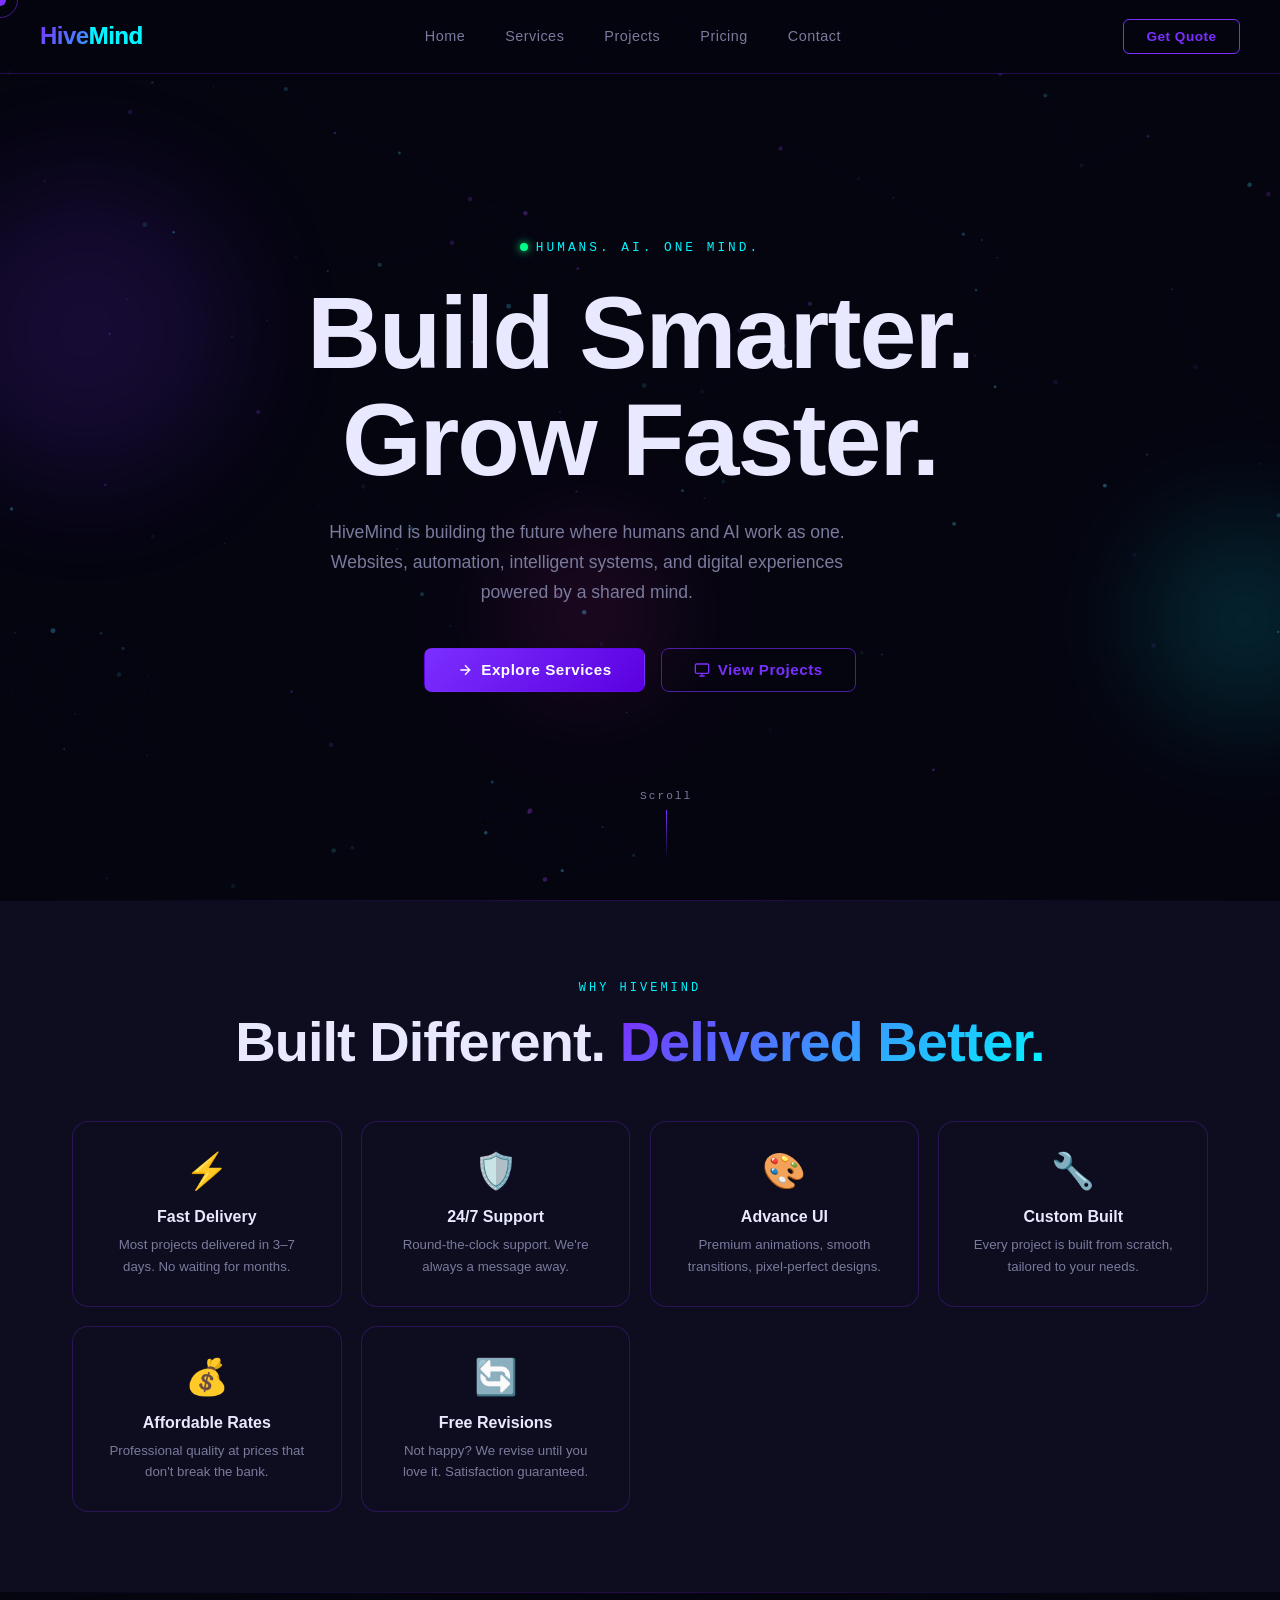
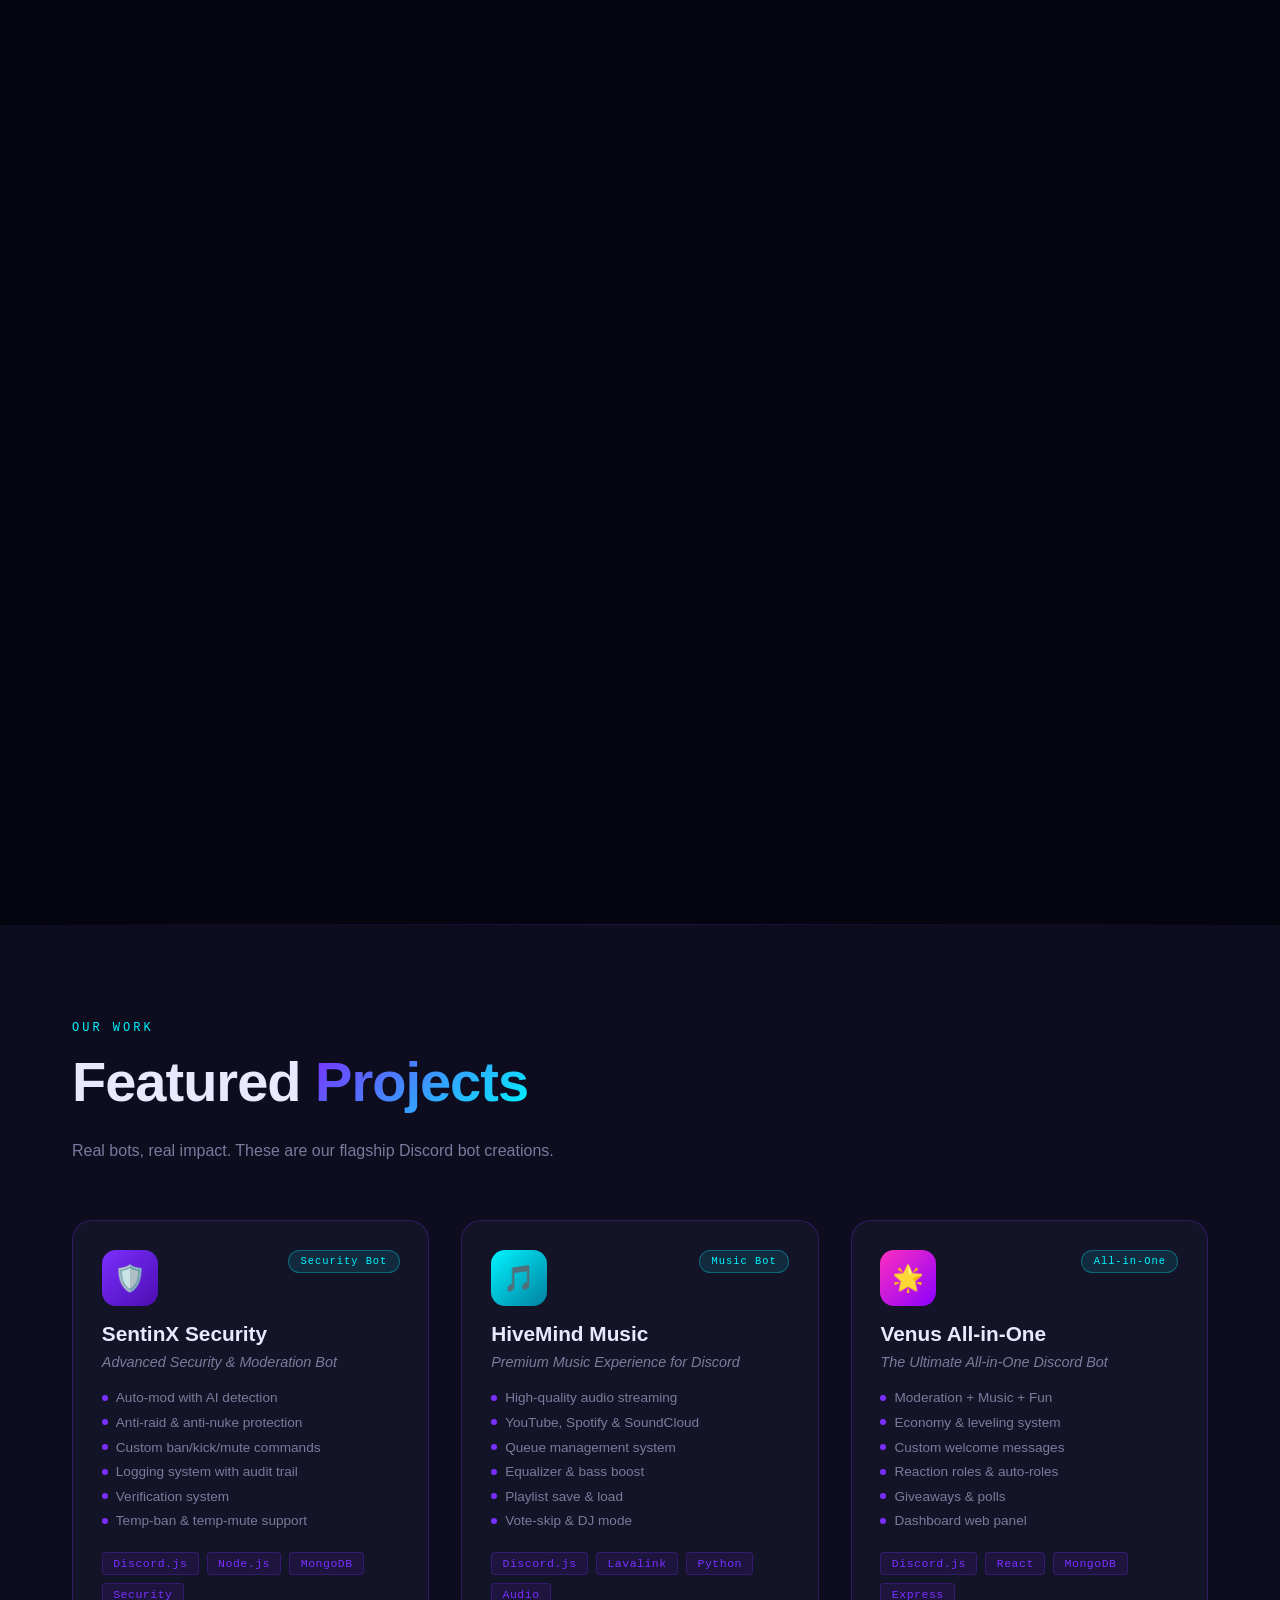
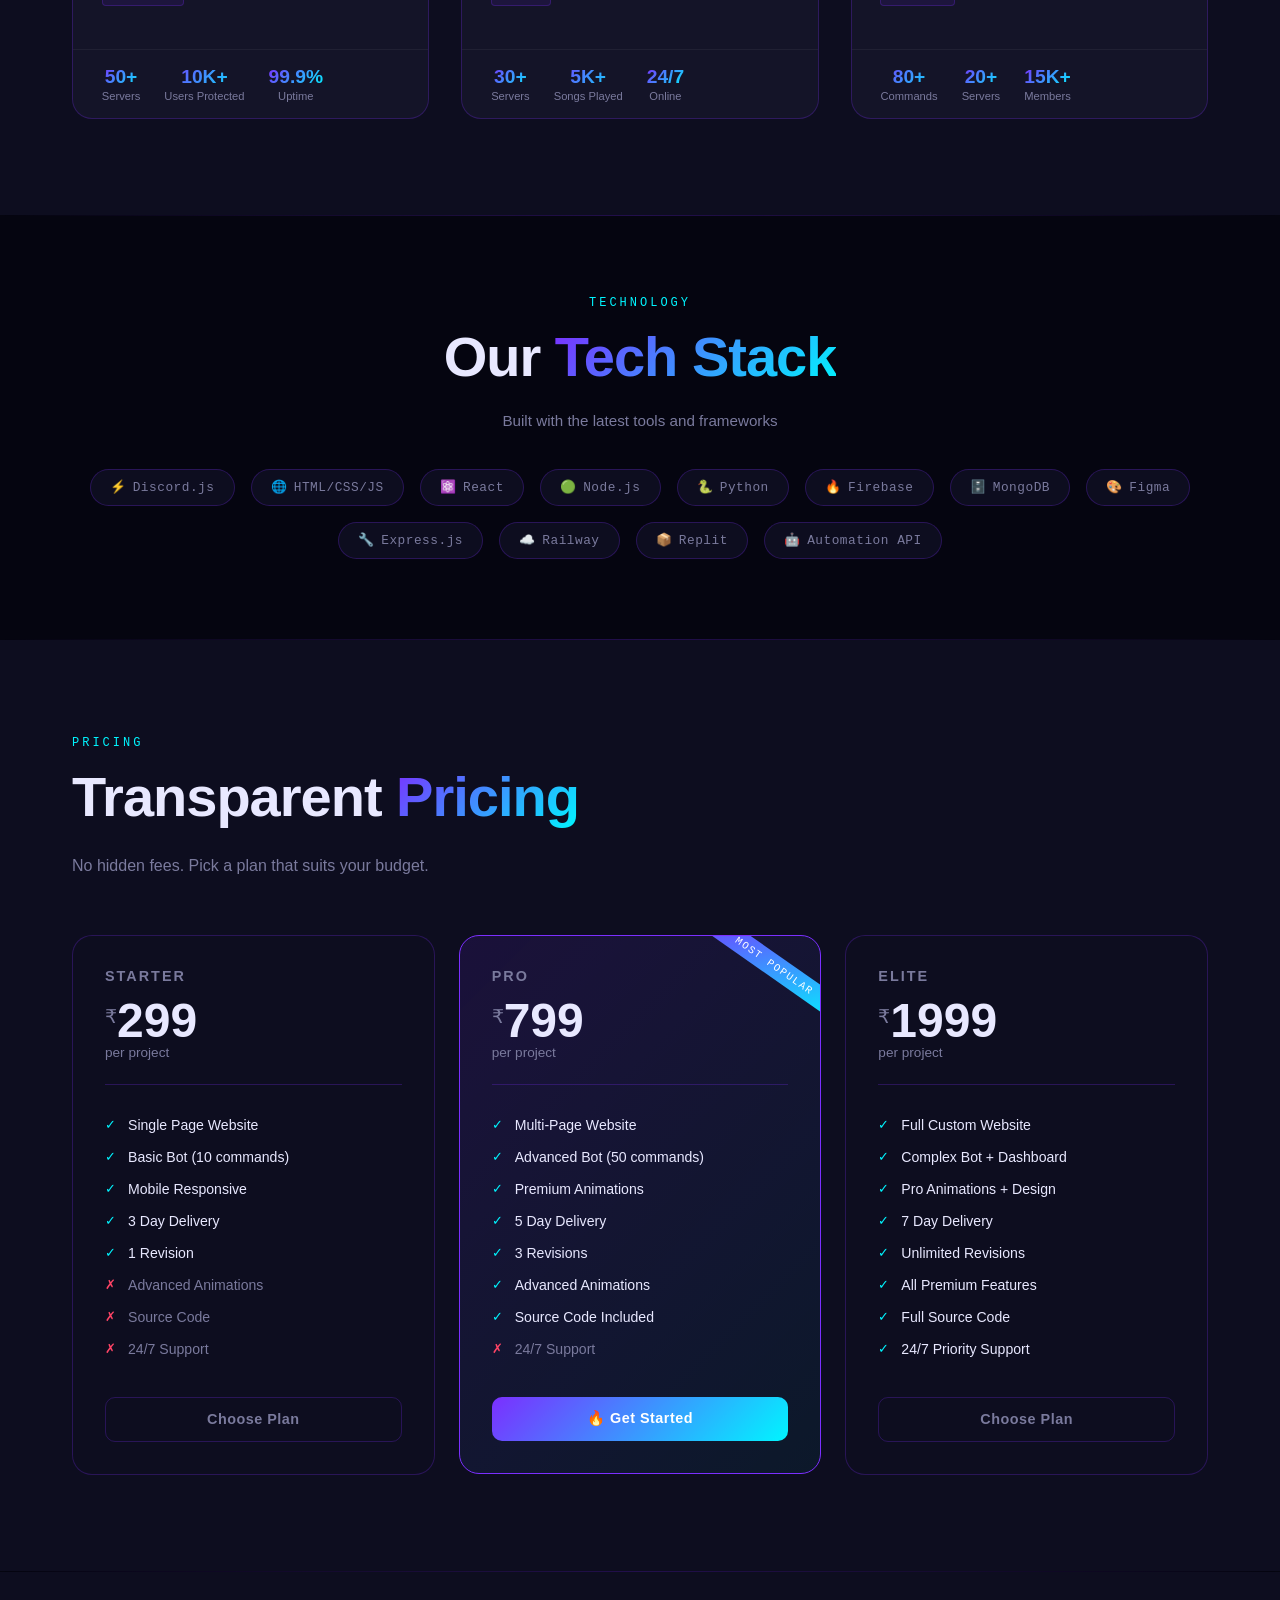
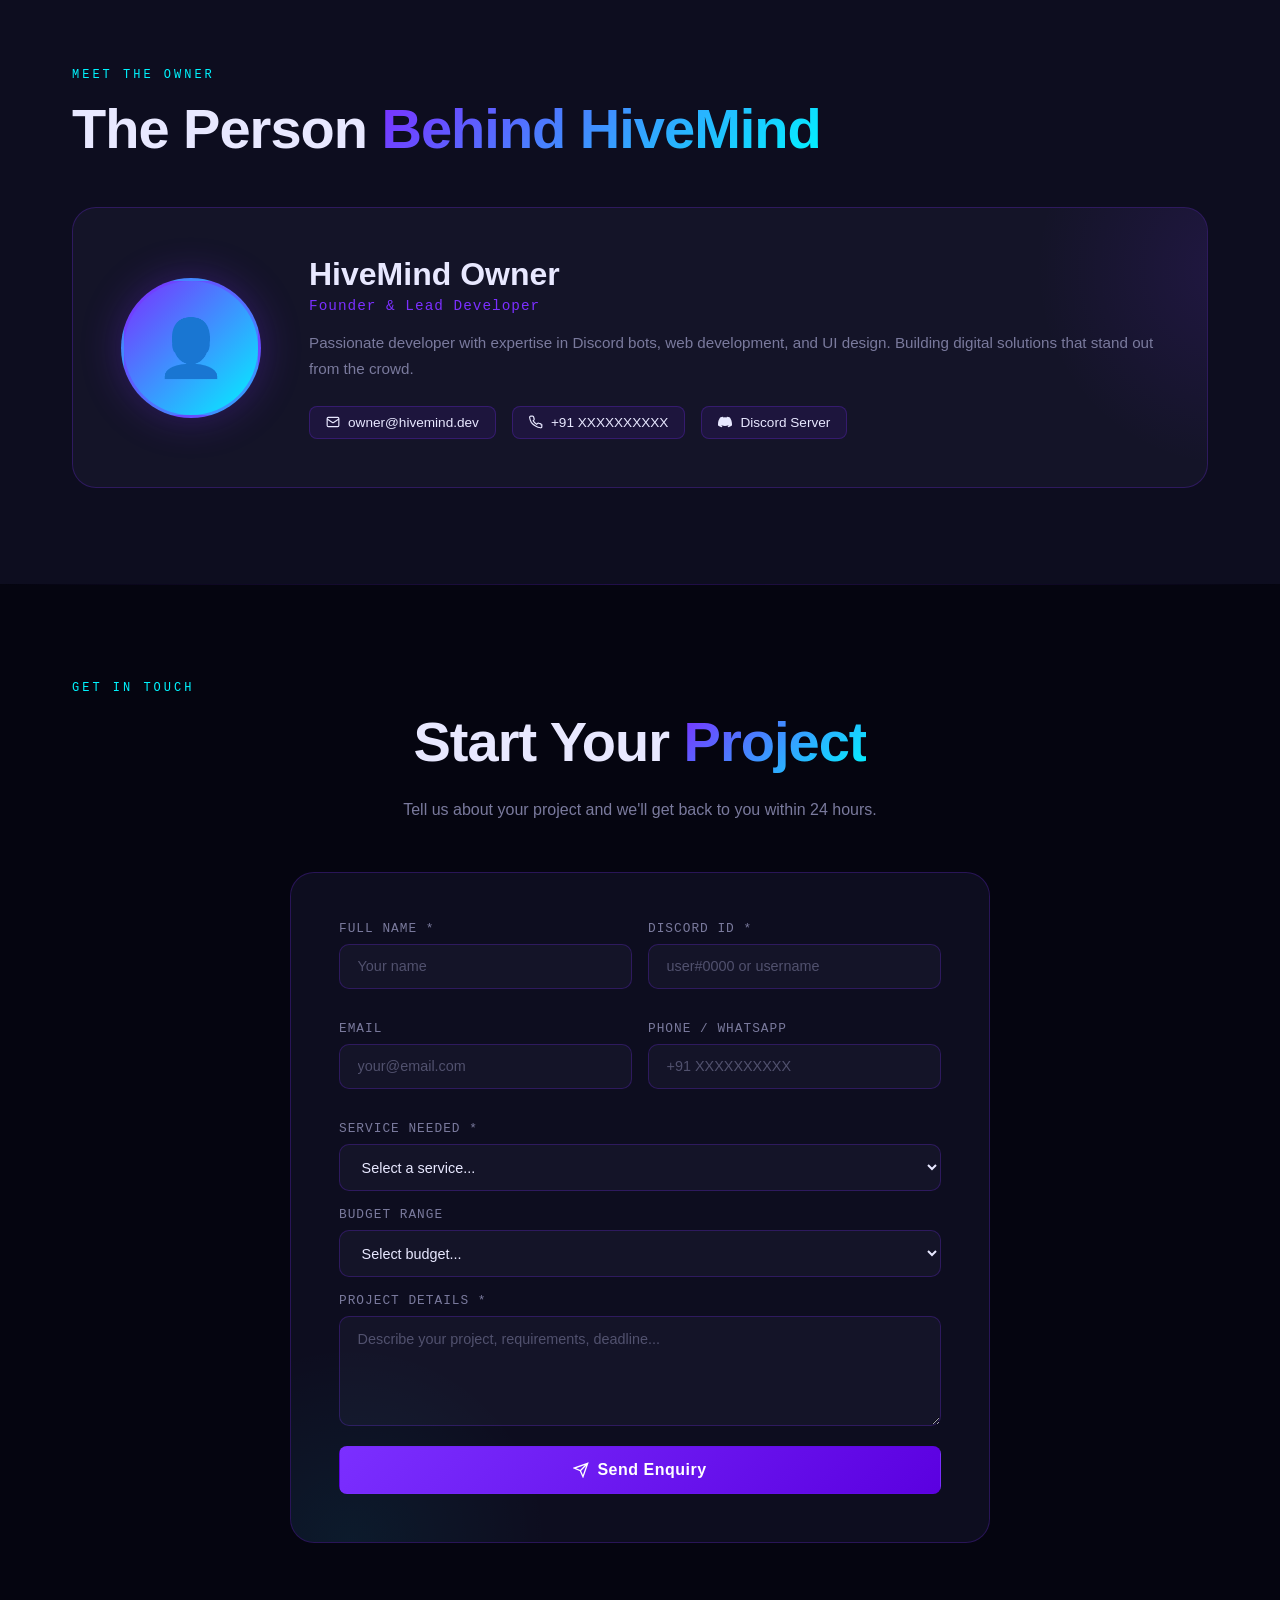
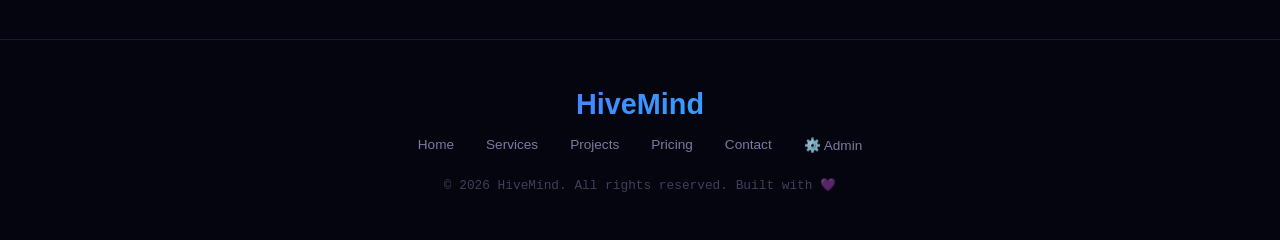
==== commit 5e423c31: "Update index.html" ====
--- a/index.html
+++ b/index.html
@@ -57,9 +57,9 @@
            <div class="hero-eyebrow"><span class="status-dot"></span>Humans. AI. One Mind.</div>
             <h1 class="hero-title">
                 <span class="line1">Build Smarter.</span>
-<span class="grad">Grow Faster.</span>
+<span class="silver-text">Grow Faster.</span>
             </h1>
-            <p class="hero-sub">Premium websites, Discord bots, UI design & automation. Built to impress, designed to convert. Your vision, our execution.</p>
+            <p class="hero-sub">HiveMind is building the future where humans and AI work as one. Websites, automation, intelligent systems, and digital experiences powered by a shared mind.</p>
             <div class="hero-btns">
                 <a href="#services" class="btn-primary">
                     <svg width="16" height="16" viewBox="0 0 24 24" fill="none" stroke="currentColor" stroke-width="2"><path d="M5 12h14M12 5l7 7-7 7"/></svg>
